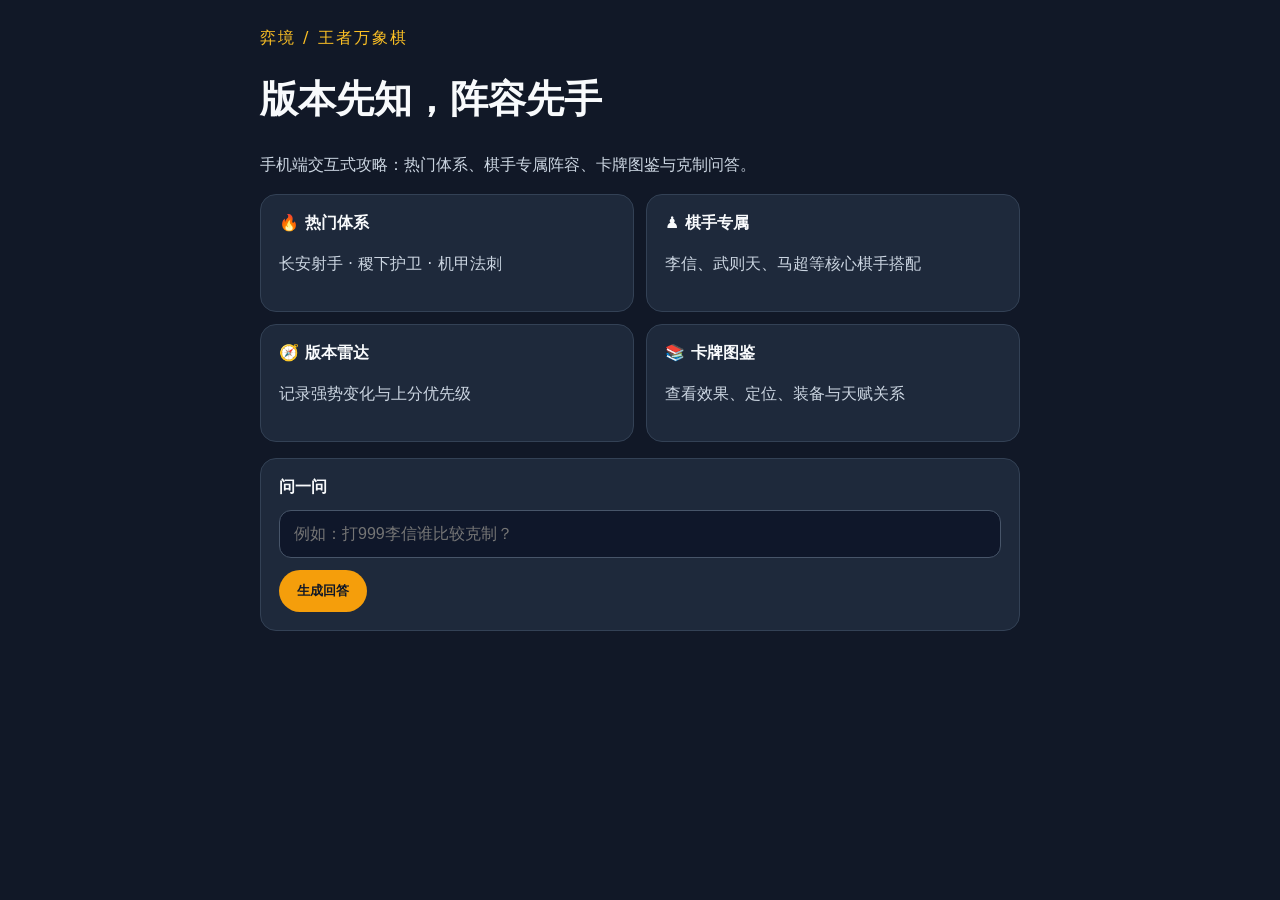
==== index.html @ 4f97ed18 "Add mobile guide homepage" ====
<!doctype html><html lang="zh-CN"><meta charset="utf-8"><meta name="viewport" content="width=device-width,initial-scale=1"><title>弈境·王者万象棋攻略</title><style>body{margin:0;background:#111827;color:#f8fafc;font-family:system-ui,-apple-system,"Microsoft YaHei",sans-serif}main{max-width:760px;margin:auto;padding:28px 18px}.tag{color:#fbbf24;letter-spacing:2px}h1{font-size:38px}.grid{display:grid;grid-template-columns:repeat(2,1fr);gap:12px}.card{background:#1e293b;border:1px solid #334155;border-radius:16px;padding:18px}p{color:#cbd5e1;line-height:1.7}.btn{display:inline-block;background:#f59e0b;color:#111827;padding:12px 18px;border-radius:999px;border:0;font-weight:700}input{width:100%;box-sizing:border-box;padding:14px;border-radius:12px;border:1px solid #475569;background:#0f172a;color:white;font-size:16px;margin:12px 0}.answer{display:none;background:#172554;border-radius:14px;padding:16px;color:#dbeafe}@media(max-width:520px){h1{font-size:30px}.grid{grid-template-columns:1fr}}</style><main><div class="tag">弈境 / 王者万象棋</div><h1>版本先知，阵容先手</h1><p>手机端交互式攻略：热门体系、棋手专属阵容、卡牌图鉴与克制问答。</p><div class="grid"><div class="card"><b>🔥 热门体系</b><p>长安射手 · 稷下护卫 · 机甲法刺</p></div><div class="card"><b>♟ 棋手专属</b><p>李信、武则天、马超等核心棋手搭配</p></div><div class="card"><b>🧭 版本雷达</b><p>记录强势变化与上分优先级</p></div><div class="card"><b>📚 卡牌图鉴</b><p>查看效果、定位、装备与天赋关系</p></div></div><section class="card" style="margin-top:16px"><b>问一问</b><input id="q" placeholder="例如：打999李信谁比较克制？"><button class="btn" onclick="ask()">生成回答</button><div id="a" class="answer"></div></section></main><script>function ask(){let q=document.getElementById("q").value,a=document.getElementById("a");a.style.display="block";a.innerHTML=/李信|999/.test(q)?"推荐高爆发法刺或带控制链的稷下体系，前排顶住第一轮，后排避开直线切入；对方偏肉时转法穿。":"请输入棋手、体系或具体对局。";}</script></html>
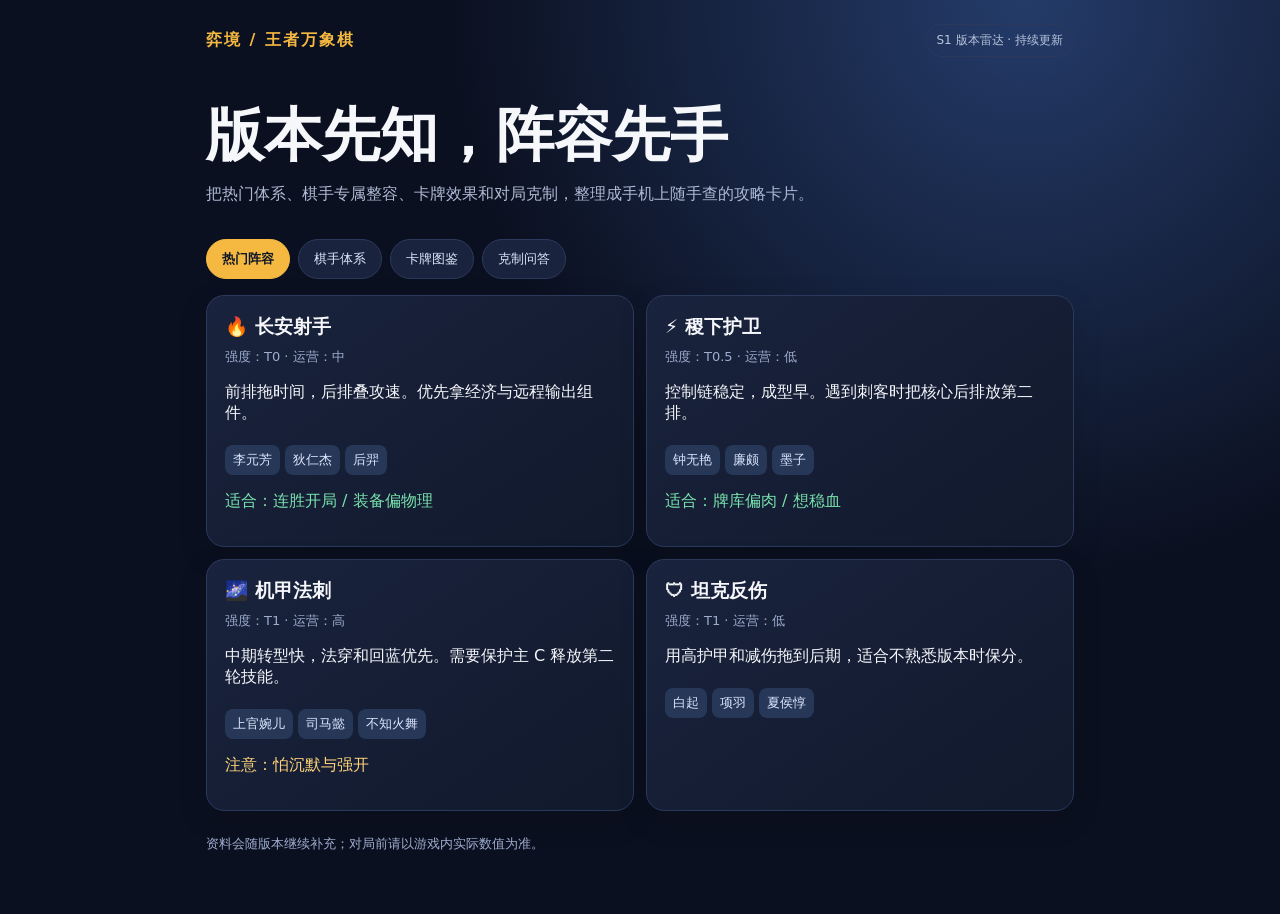
==== commit 77171f9e: "Expand guide content and interactions" ====
--- a/index.html
+++ b/index.html
@@ -1 +1 @@
-<!doctype html><html lang="zh-CN"><meta charset="utf-8"><meta name="viewport" content="width=device-width,initial-scale=1"><title>弈境·王者万象棋攻略</title><style>body{margin:0;background:#111827;color:#f8fafc;font-family:system-ui,-apple-system,"Microsoft YaHei",sans-serif}main{max-width:760px;margin:auto;padding:28px 18px}.tag{color:#fbbf24;letter-spacing:2px}h1{font-size:38px}.grid{display:grid;grid-template-columns:repeat(2,1fr);gap:12px}.card{background:#1e293b;border:1px solid #334155;border-radius:16px;padding:18px}p{color:#cbd5e1;line-height:1.7}.btn{display:inline-block;background:#f59e0b;color:#111827;padding:12px 18px;border-radius:999px;border:0;font-weight:700}input{width:100%;box-sizing:border-box;padding:14px;border-radius:12px;border:1px solid #475569;background:#0f172a;color:white;font-size:16px;margin:12px 0}.answer{display:none;background:#172554;border-radius:14px;padding:16px;color:#dbeafe}@media(max-width:520px){h1{font-size:30px}.grid{grid-template-columns:1fr}}</style><main><div class="tag">弈境 / 王者万象棋</div><h1>版本先知，阵容先手</h1><p>手机端交互式攻略：热门体系、棋手专属阵容、卡牌图鉴与克制问答。</p><div class="grid"><div class="card"><b>🔥 热门体系</b><p>长安射手 · 稷下护卫 · 机甲法刺</p></div><div class="card"><b>♟ 棋手专属</b><p>李信、武则天、马超等核心棋手搭配</p></div><div class="card"><b>🧭 版本雷达</b><p>记录强势变化与上分优先级</p></div><div class="card"><b>📚 卡牌图鉴</b><p>查看效果、定位、装备与天赋关系</p></div></div><section class="card" style="margin-top:16px"><b>问一问</b><input id="q" placeholder="例如：打999李信谁比较克制？"><button class="btn" onclick="ask()">生成回答</button><div id="a" class="answer"></div></section></main><script>function ask(){let q=document.getElementById("q").value,a=document.getElementById("a");a.style.display="block";a.innerHTML=/李信|999/.test(q)?"推荐高爆发法刺或带控制链的稷下体系，前排顶住第一轮，后排避开直线切入；对方偏肉时转法穿。":"请输入棋手、体系或具体对局。";}</script></html>+<!doctype html><html lang="zh-CN"><meta charset="utf-8"><meta name="viewport" content="width=device-width,initial-scale=1"><title>弈境·王者万象棋攻略</title><style>:root{--bg:#0b1020;--panel:#151d33;--line:#2b395b;--gold:#f5b942;--txt:#f6f7fb;--sub:#aeb9d3}*{box-sizing:border-box}body{margin:0;background:radial-gradient(circle at 80% 0,#243b69 0,#0b1020 42%);color:var(--txt);font-family:system-ui,-apple-system,"Microsoft YaHei",sans-serif}main{max-width:900px;margin:auto;padding:24px 16px 48px}.top{display:flex;justify-content:space-between;align-items:center;gap:12px}.brand{color:var(--gold);font-weight:800;letter-spacing:2px}.ver{font-size:12px;color:#b9c5dd;border:1px solid var(--line);border-radius:99px;padding:7px 10px}.hero{padding:40px 0 22px}h1{font-size:clamp(30px,7vw,58px);line-height:1.05;margin:8px 0 14px}.lead{color:var(--sub);line-height:1.8;max-width:650px}.tabs{display:flex;gap:8px;overflow:auto;padding:8px 0 16px}.tab{white-space:nowrap;background:#19233d;border:1px solid var(--line);color:#dce5fa;border-radius:99px;padding:10px 15px;cursor:pointer}.tab.on{background:var(--gold);color:#111827;border-color:var(--gold);font-weight:800}.section{display:none}.section.on{display:block}.grid{display:grid;grid-template-columns:repeat(2,1fr);gap:12px}.card{background:linear-gradient(145deg,#19233d,#11192c);border:1px solid var(--line);border-radius:18px;padding:18px;box-shadow:0 10px 30px #0002}.card h3{margin:0 0 8px}.meta{font-size:13px;color:#9eacce}.pill{display:inline-block;margin:5px 5px 0 0;background:#273758;color:#dce7ff;border-radius:8px;padding:6px 8px;font-size:13px}.good{color:#79e2ad}.warn{color:#ffd27a}input{width:100%;padding:14px;border-radius:12px;border:1px solid var(--line);background:#0d1426;color:white;font-size:16px;margin:12px 0}.btn{display:inline-block;background:var(--gold);color:#111827;padding:12px 18px;border:0;border-radius:999px;font-weight:800;cursor:pointer}.answer{display:none;margin-top:14px;background:#1b2d5a;border-radius:14px;padding:15px;line-height:1.7}ul{padding-left:20px;color:var(--sub);line-height:1.8}@media(max-width:560px){.grid{grid-template-columns:1fr}.hero{padding-top:28px}}</style><main><div class="top"><div class="brand">弈境 / 王者万象棋</div><div class="ver">S1 版本雷达 · 持续更新</div></div><section class="hero"><h1>版本先知，阵容先手</h1><div class="lead">把热门体系、棋手专属整容、卡牌效果和对局克制，整理成手机上随手查的攻略卡片。</div></section><nav class="tabs"><button class="tab on" onclick="tab(0)">热门阵容</button><button class="tab" onclick="tab(1)">棋手体系</button><button class="tab" onclick="tab(2)">卡牌图鉴</button><button class="tab" onclick="tab(3)">克制问答</button></nav><section class="section on"><div class="grid"><article class="card"><h3>🔥 长安射手</h3><div class="meta">强度：T0 · 运营：中</div><p>前排拖时间，后排叠攻速。优先拿经济与远程输出组件。</p><span class="pill">李元芳</span><span class="pill">狄仁杰</span><span class="pill">后羿</span><p class="good">适合：连胜开局 / 装备偏物理</p></article><article class="card"><h3>⚡ 稷下护卫</h3><div class="meta">强度：T0.5 · 运营：低</div><p>控制链稳定，成型早。遇到刺客时把核心后排放第二排。</p><span class="pill">钟无艳</span><span class="pill">廉颇</span><span class="pill">墨子</span><p class="good">适合：牌库偏肉 / 想稳血</p></article><article class="card"><h3>🌌 机甲法刺</h3><div class="meta">强度：T1 · 运营：高</div><p>中期转型快，法穿和回蓝优先。需要保护主 C 释放第二轮技能。</p><span class="pill">上官婉儿</span><span class="pill">司马懿</span><span class="pill">不知火舞</span><p class="warn">注意：怕沉默与强开</p></article><article class="card"><h3>🛡 坦克反伤</h3><div class="meta">强度：T1 · 运营：低</div><p>用高护甲和减伤拖到后期，适合不熟悉版本时保分。</p><span class="pill">白起</span><span class="pill">项羽</span><span class="pill">夏侯惇</span></article></div></section><section class="section"><div class="grid"><article class="card"><h3>999 李信</h3><p>核心：高爆发、直线切入、持续追击。</p><p class="good">搭配：稷下控制 + 法刺收割</p><p class="warn">弱点：怕硬控、沉默、分散站位</p></article><article class="card"><h3>武则天</h3><p>核心：范围控制和技能循环。</p><p class="good">搭配：护卫前排 + 回蓝天赋</p><p class="warn">弱点：怕刺客绕后</p></article><article class="card"><h3>马超</h3><p>核心：高机动单点突破。</p><p class="good">搭配：减速控制 + 增伤辅助</p><p class="warn">弱点：怕定身和反伤</p></article><article class="card"><h3>棋手选择口诀</h3><ul><li>物理装备多：优先射手</li><li>法强回蓝多：转法刺</li><li>前排来牌顺：先稳护卫</li></ul></article></div></section><section class="section"><div class="grid"><article class="card"><h3>装备卡</h3><p>破甲、法穿、回蓝是当前转型的三类关键组件。</p><span class="pill">破军</span><span class="pill">虚无法杖</span><span class="pill">圣杯</span></article><article class="card"><h3>天赋卡</h3><p>优先选择能改变阵容节奏的经济、刷新和控制类天赋。</p><span class="pill">快速刷新</span><span class="pill">连胜奖励</span><span class="pill">控制强化</span></article><article class="card"><h3>站位卡</h3><p>对刺客分散后排，对直线技能错开主 C，对强开把副坦放侧翼。</p></article><article class="card"><h3>版本提示</h3><p class="meta">每次更新后先看：费用曲线、核心棋手、装备合成和热门克制。</p></article></div></section><section class="section"><div class="card"><h3>问一问你的对局</h3><input id="q" placeholder="例如：打999李信谁比较克制？"><button class="btn" onclick="ask()">生成回答</button><div id="a" class="answer"></div></div></section><p class="meta" style="margin-top:24px">资料会随版本继续补充；对局前请以游戏内实际数值为准。</p></main><script>function tab(i){document.querySelectorAll(".tab").forEach((x,n)=>x.classList.toggle("on",n===i));document.querySelectorAll(".section").forEach((x,n)=>x.classList.toggle("on",n===i))}function ask(){let q=document.getElementById("q").value,a=document.getElementById("a");a.style.display="block";a.innerHTML=/李信|999/.test(q)?"推荐：稷下护卫前排接控制，后排用机甲法刺收割。站位分散，避免被直线突进同时切到；看到对方偏肉时补法穿。":"请输入棋手、体系或具体对局，例如“打999李信谁比较克制”。"}</script></html>
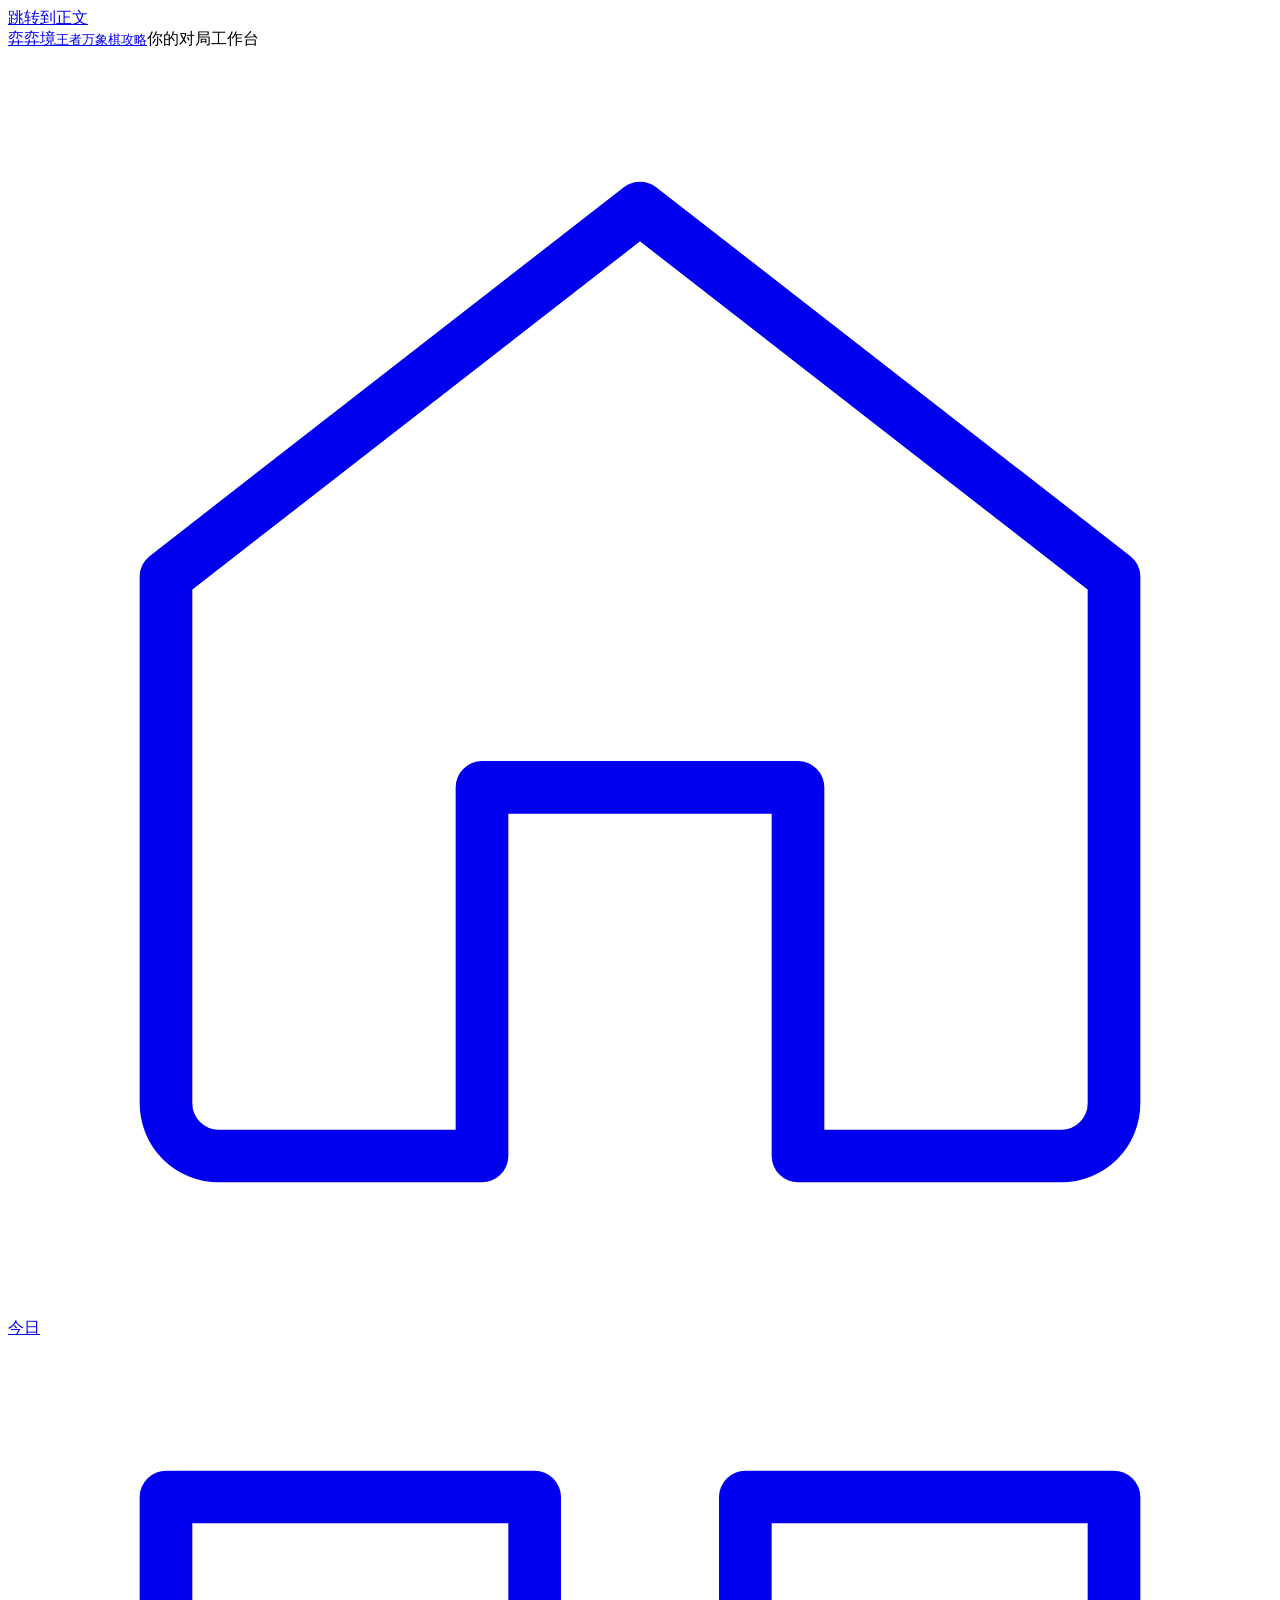
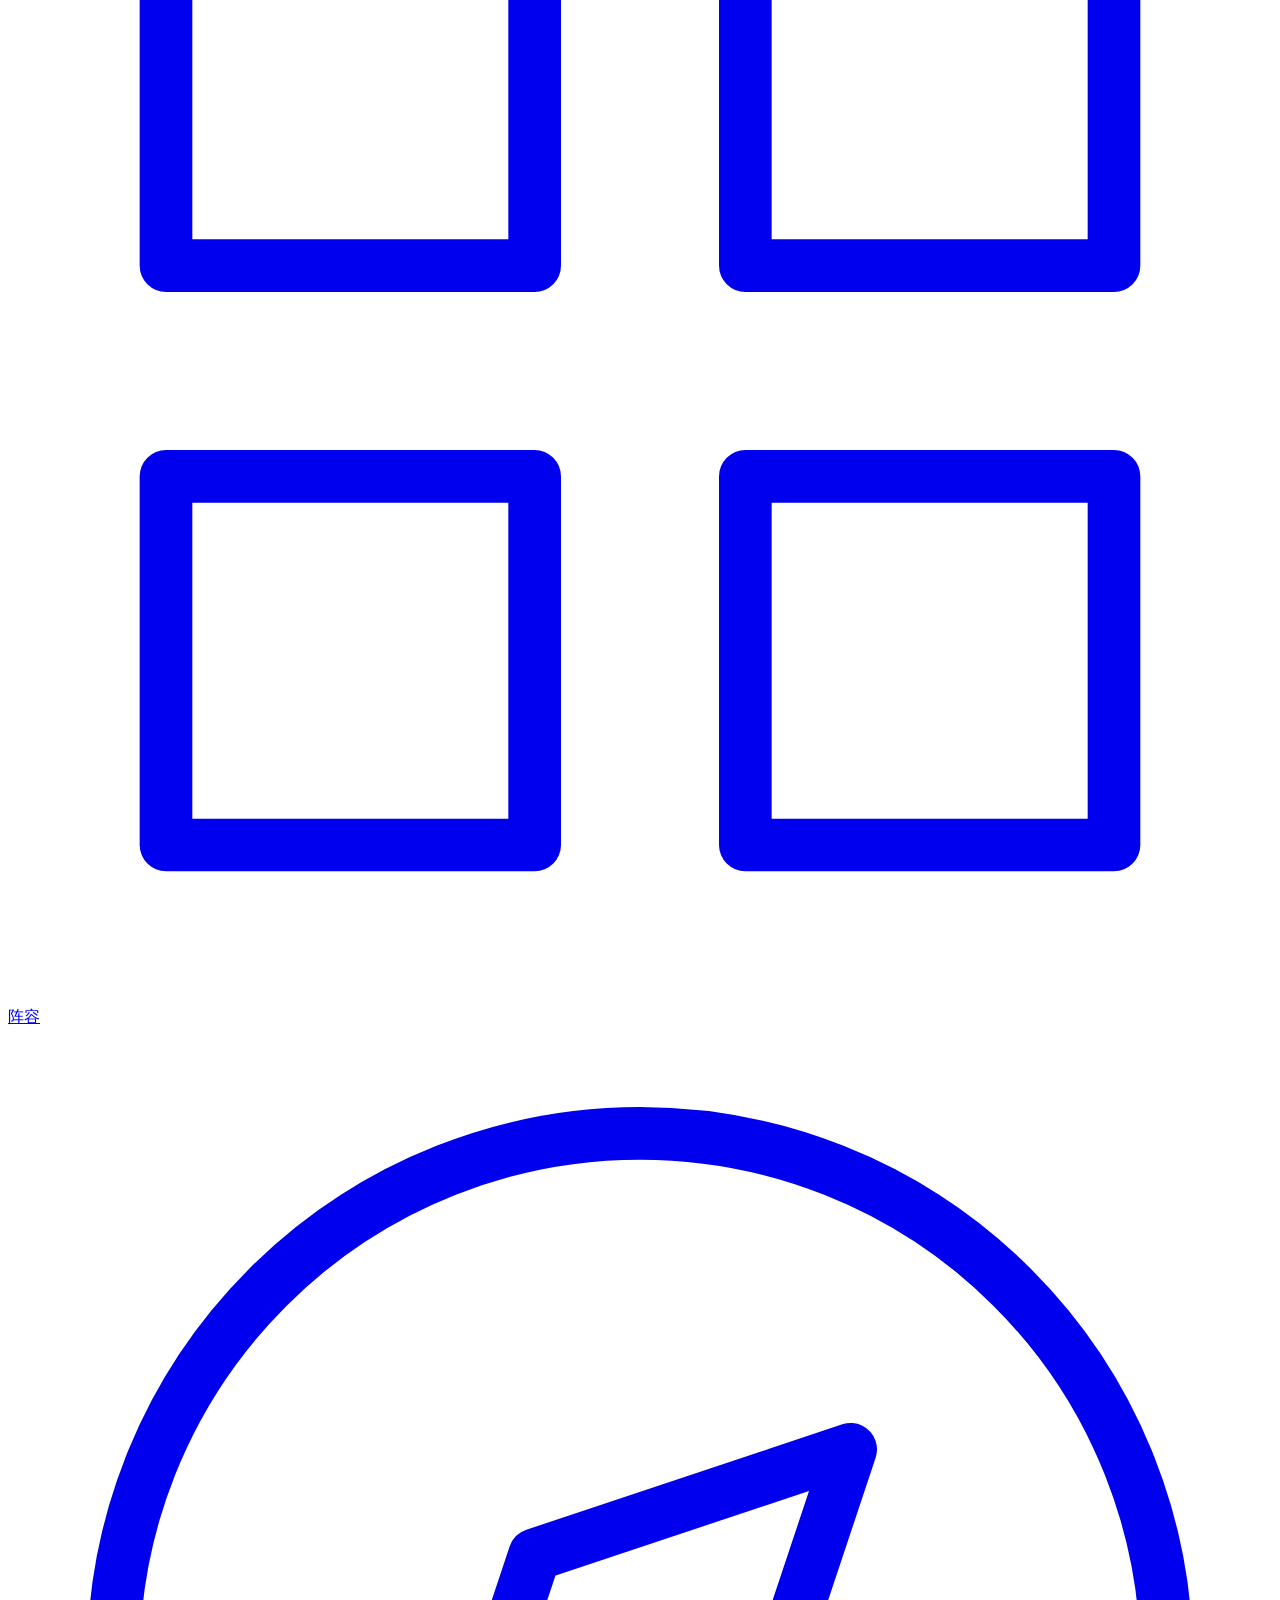
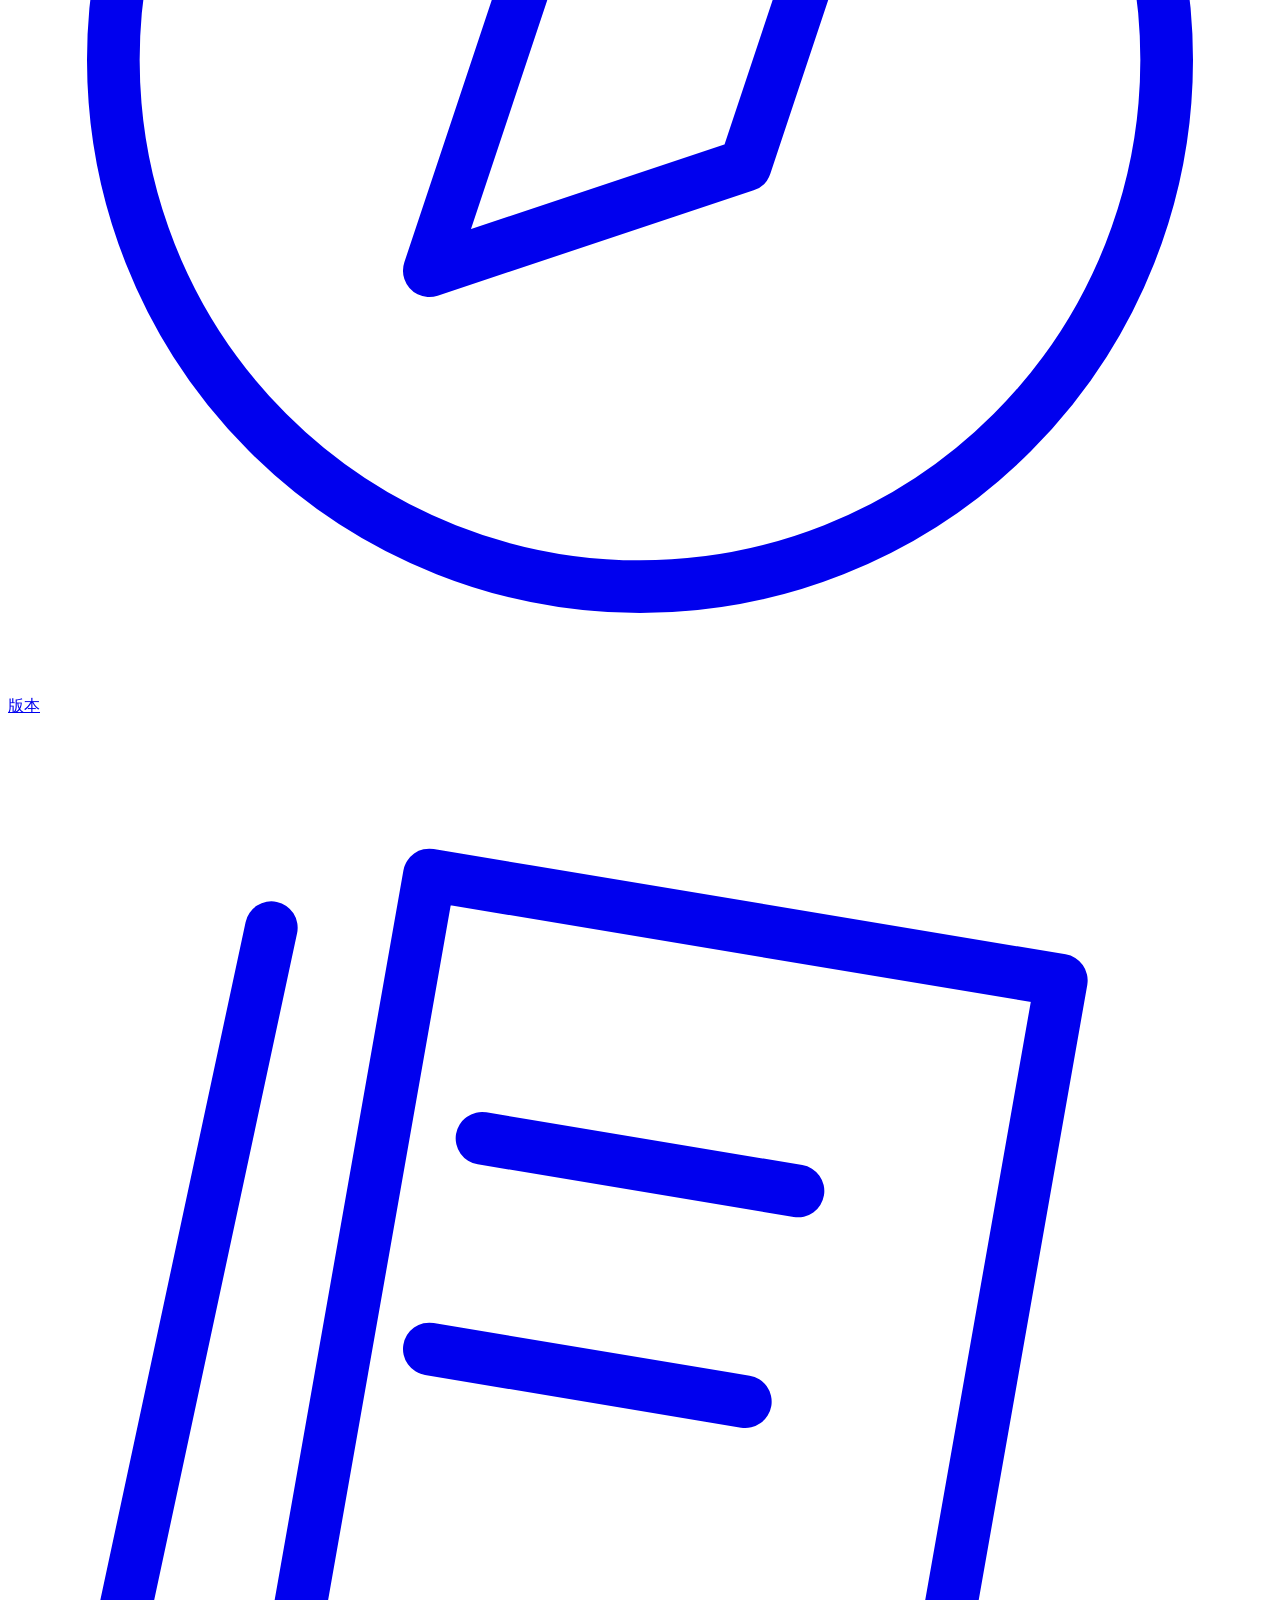
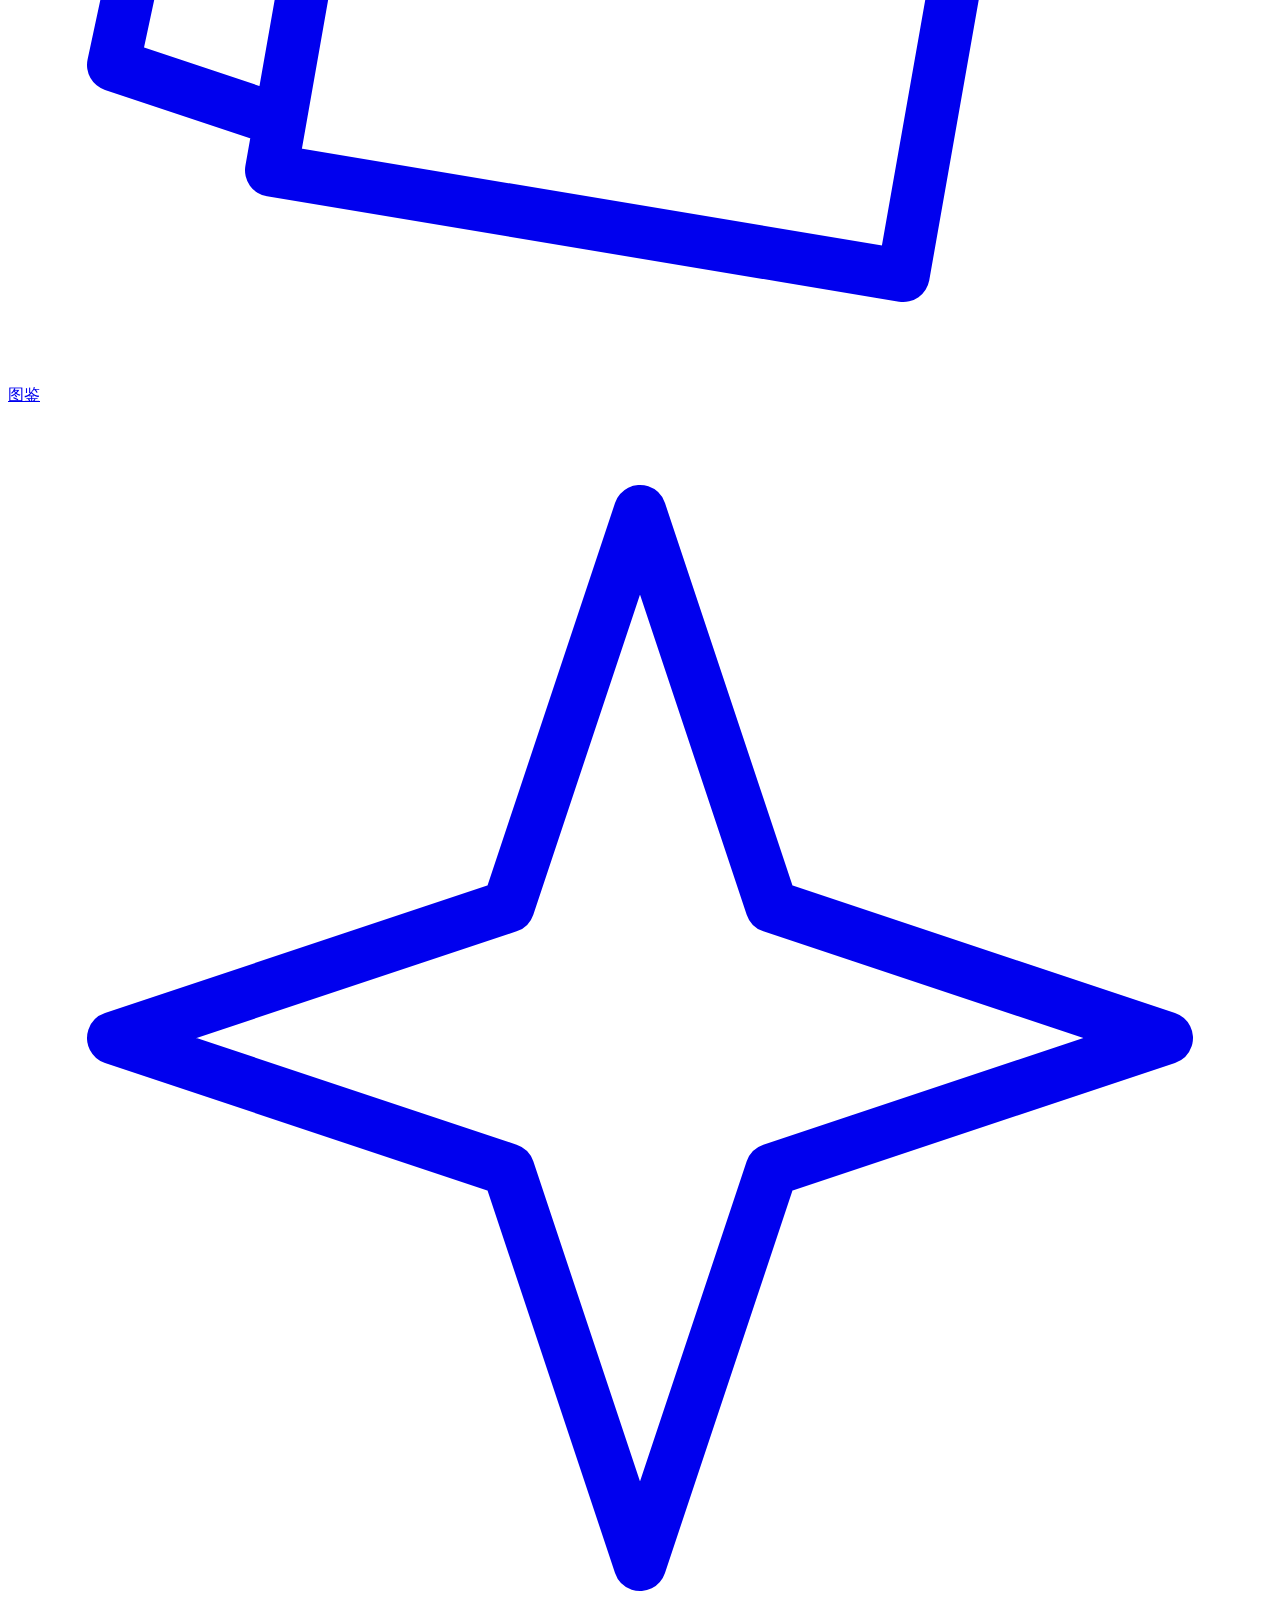
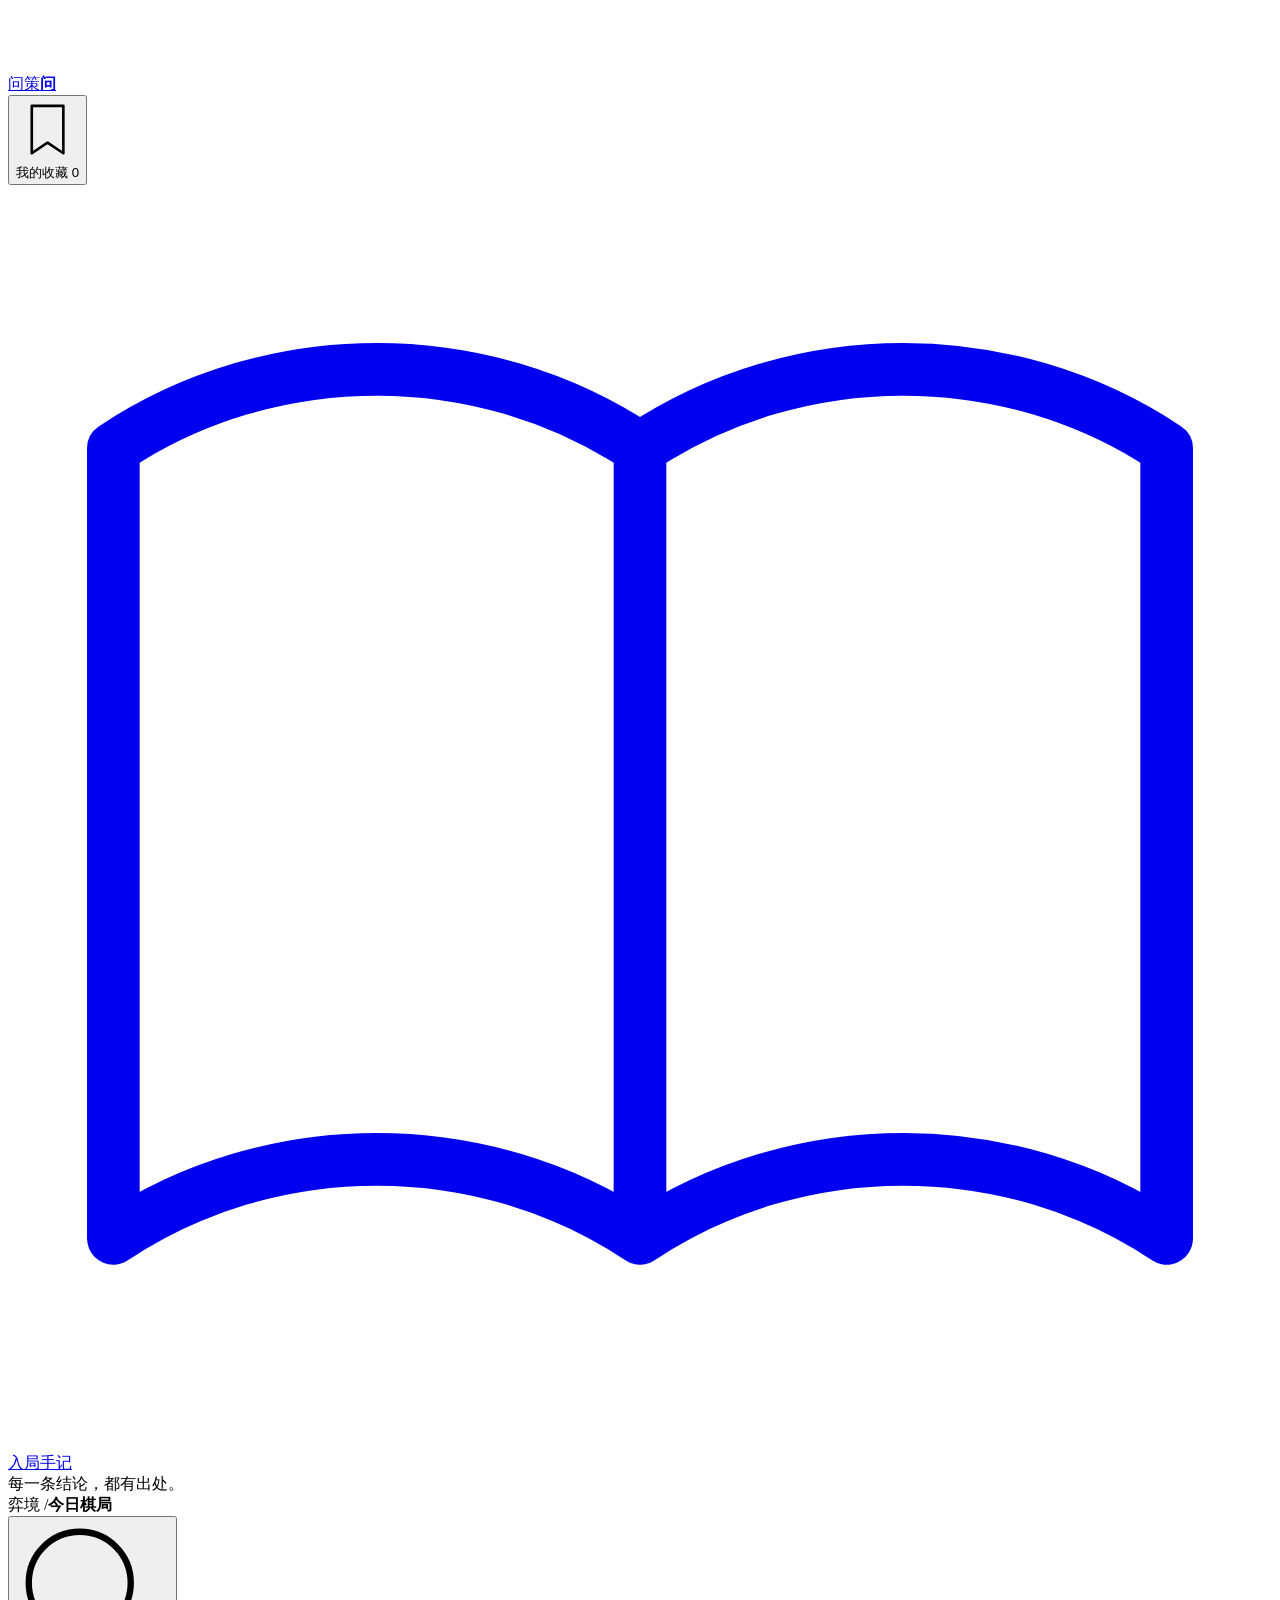
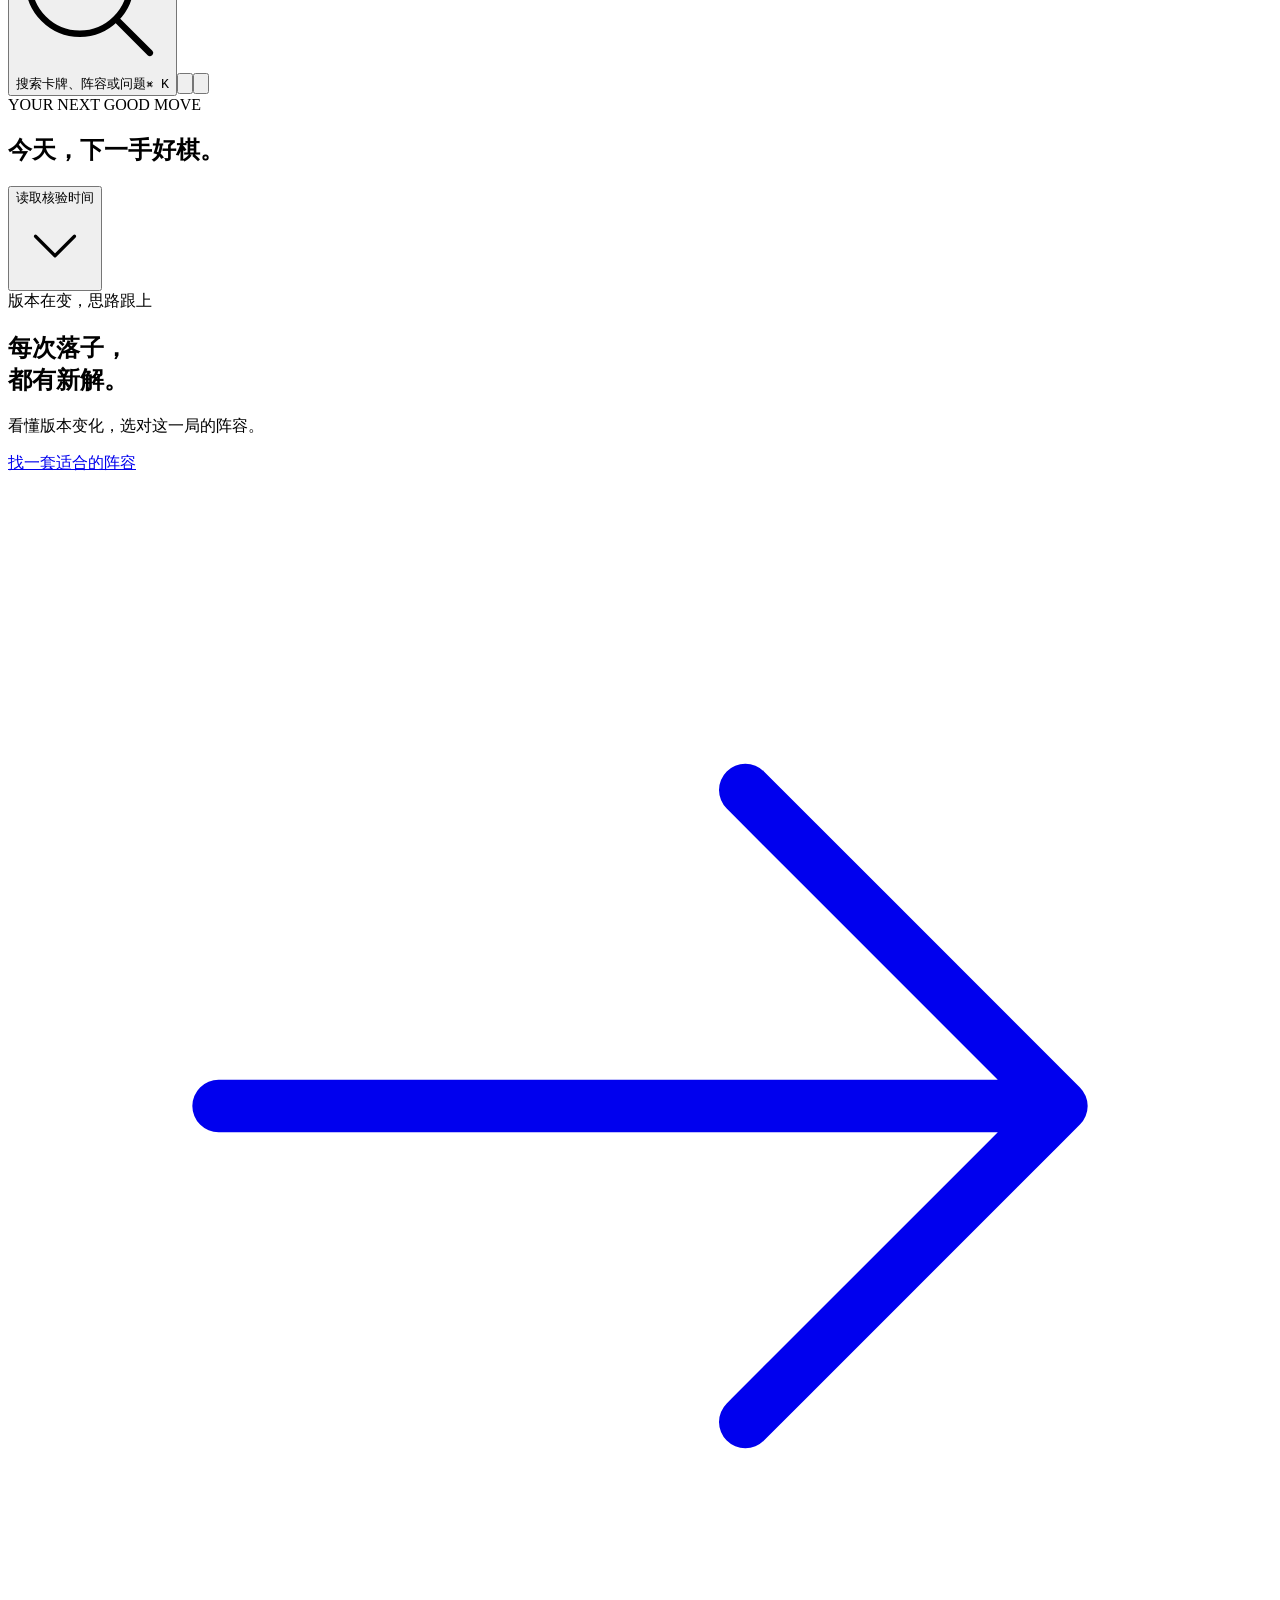
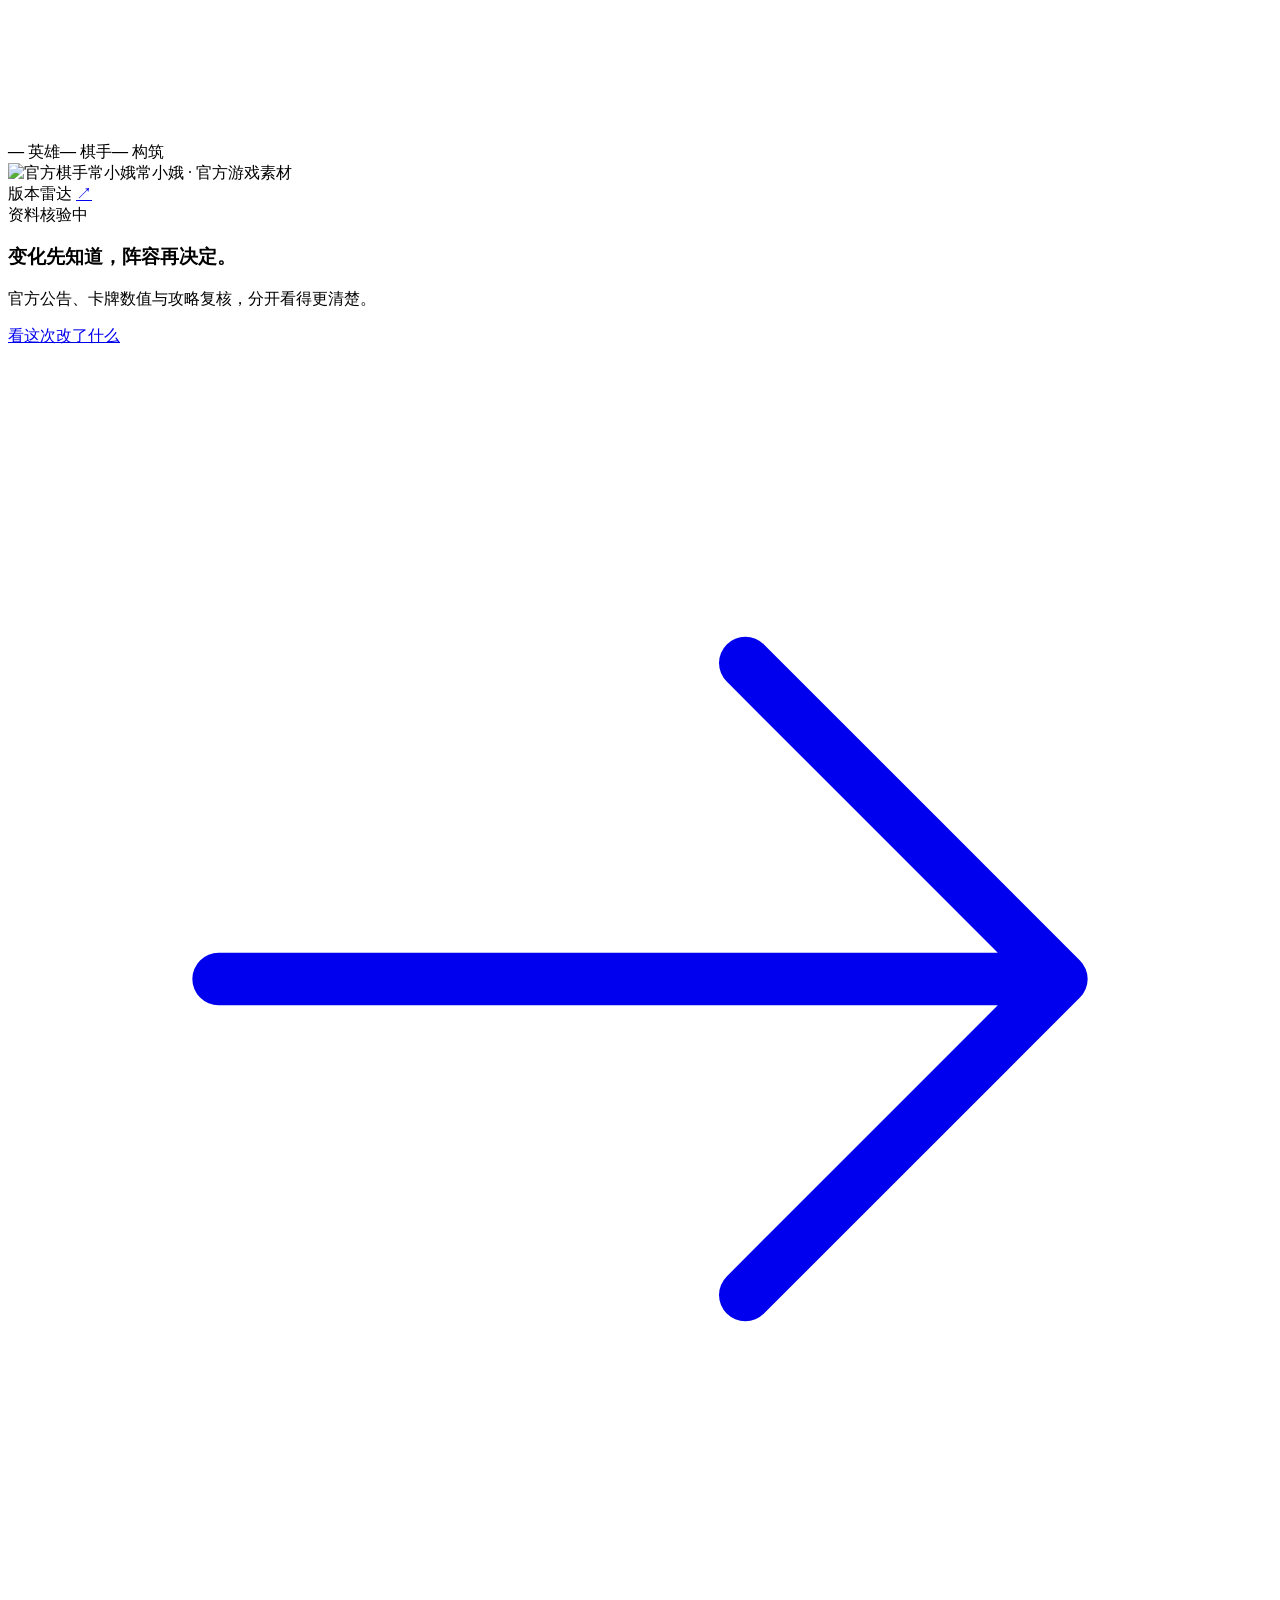
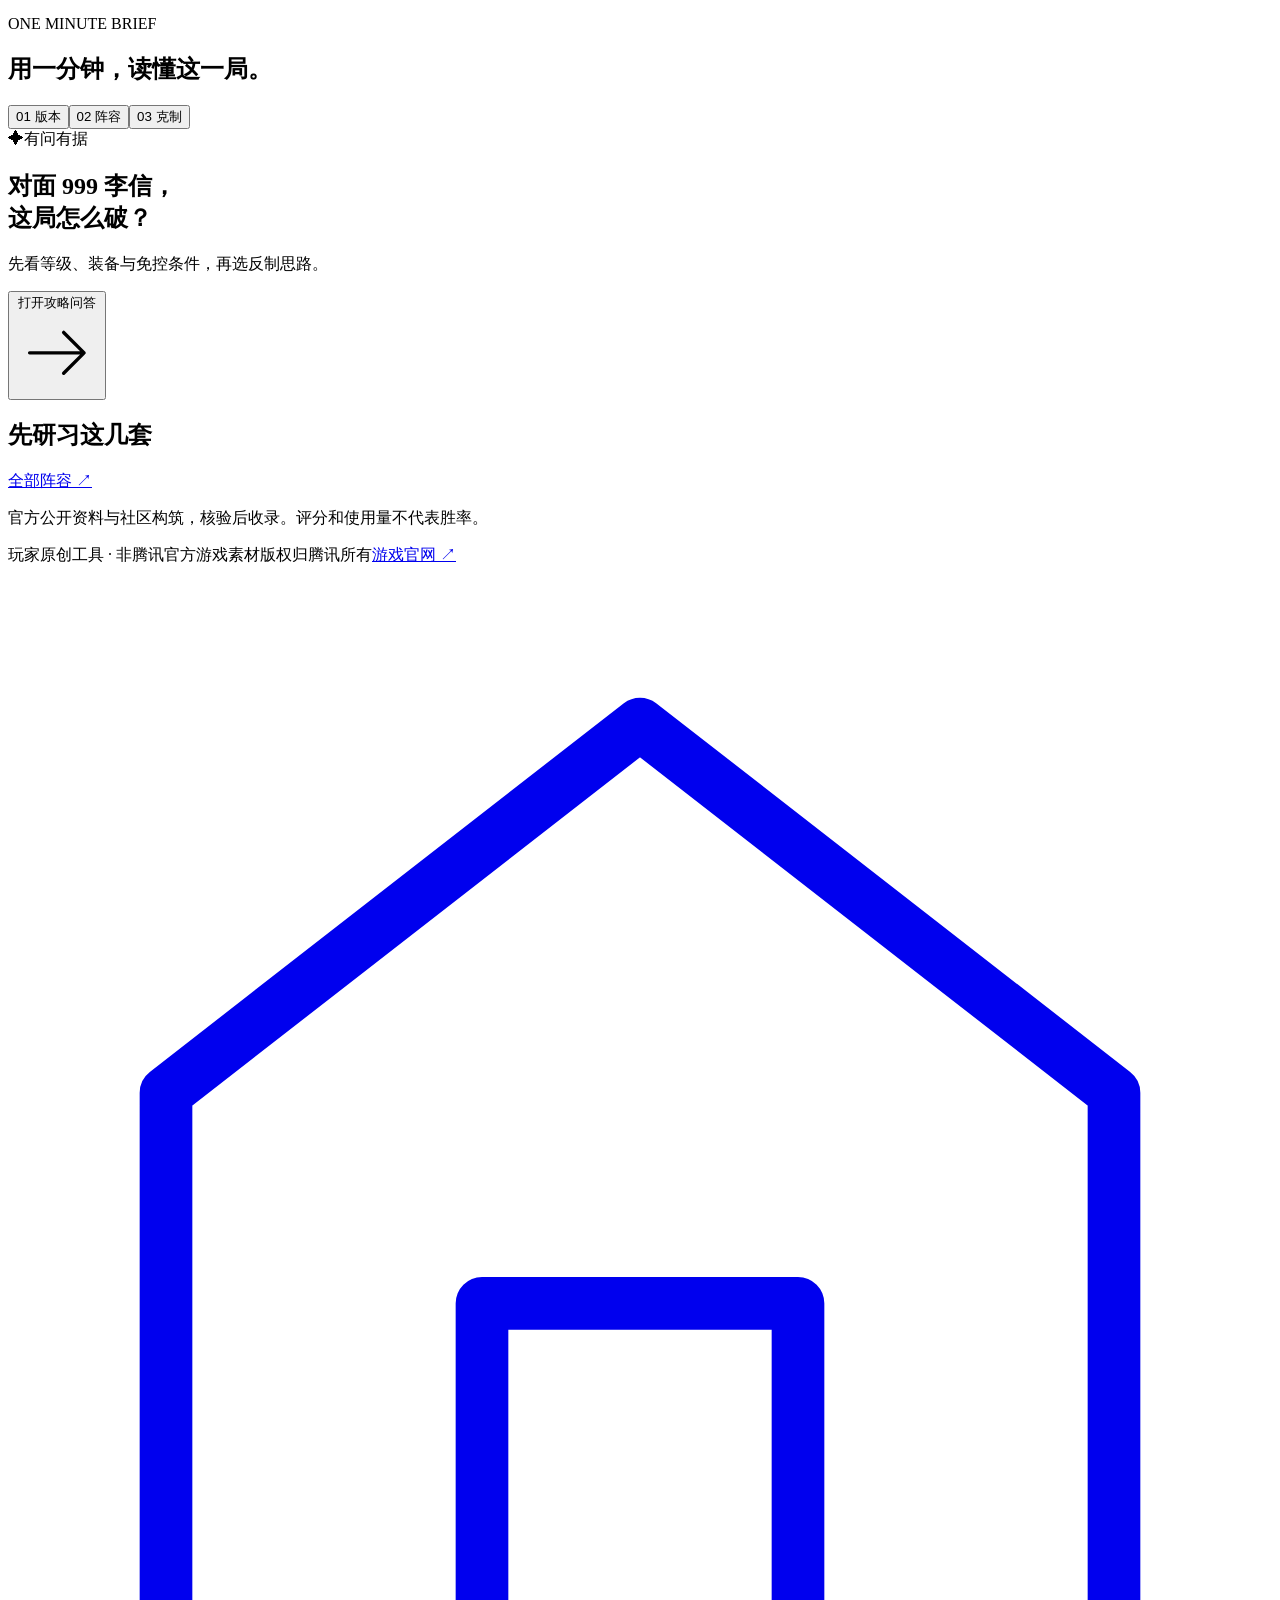
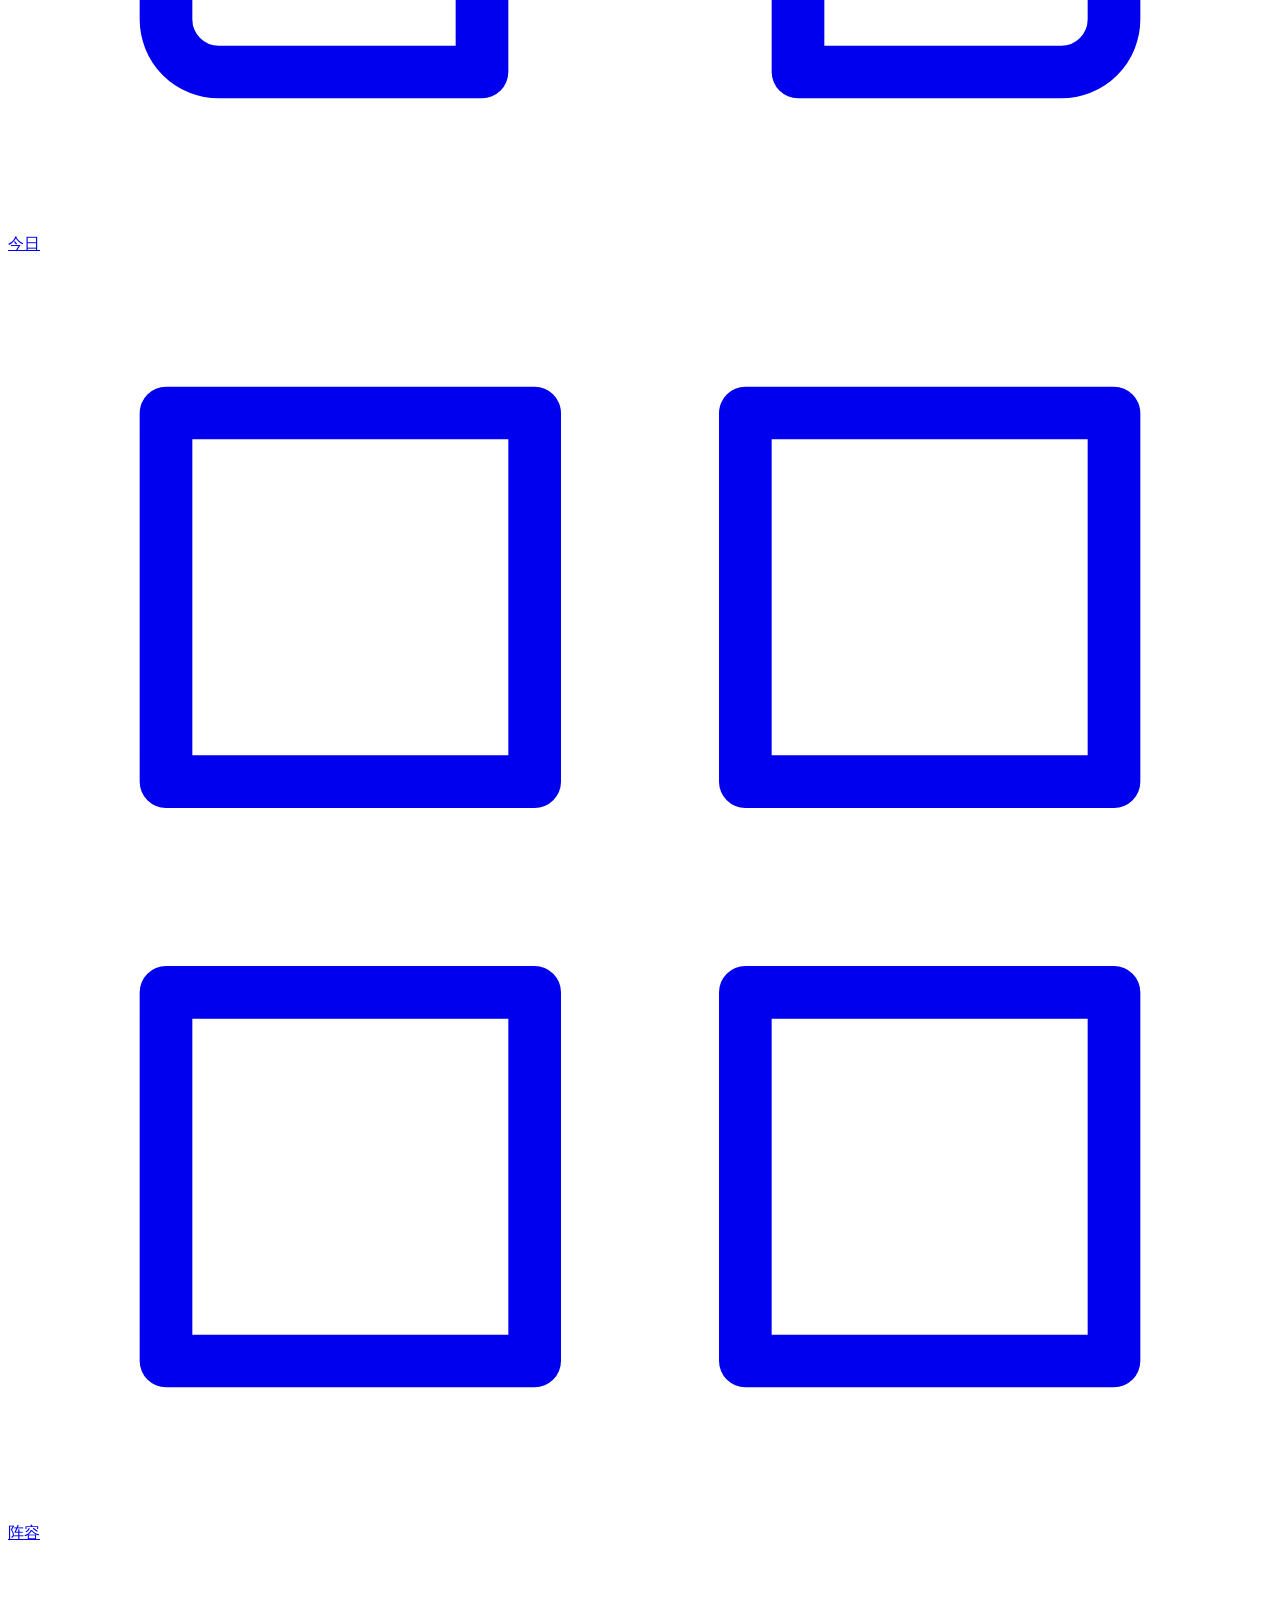
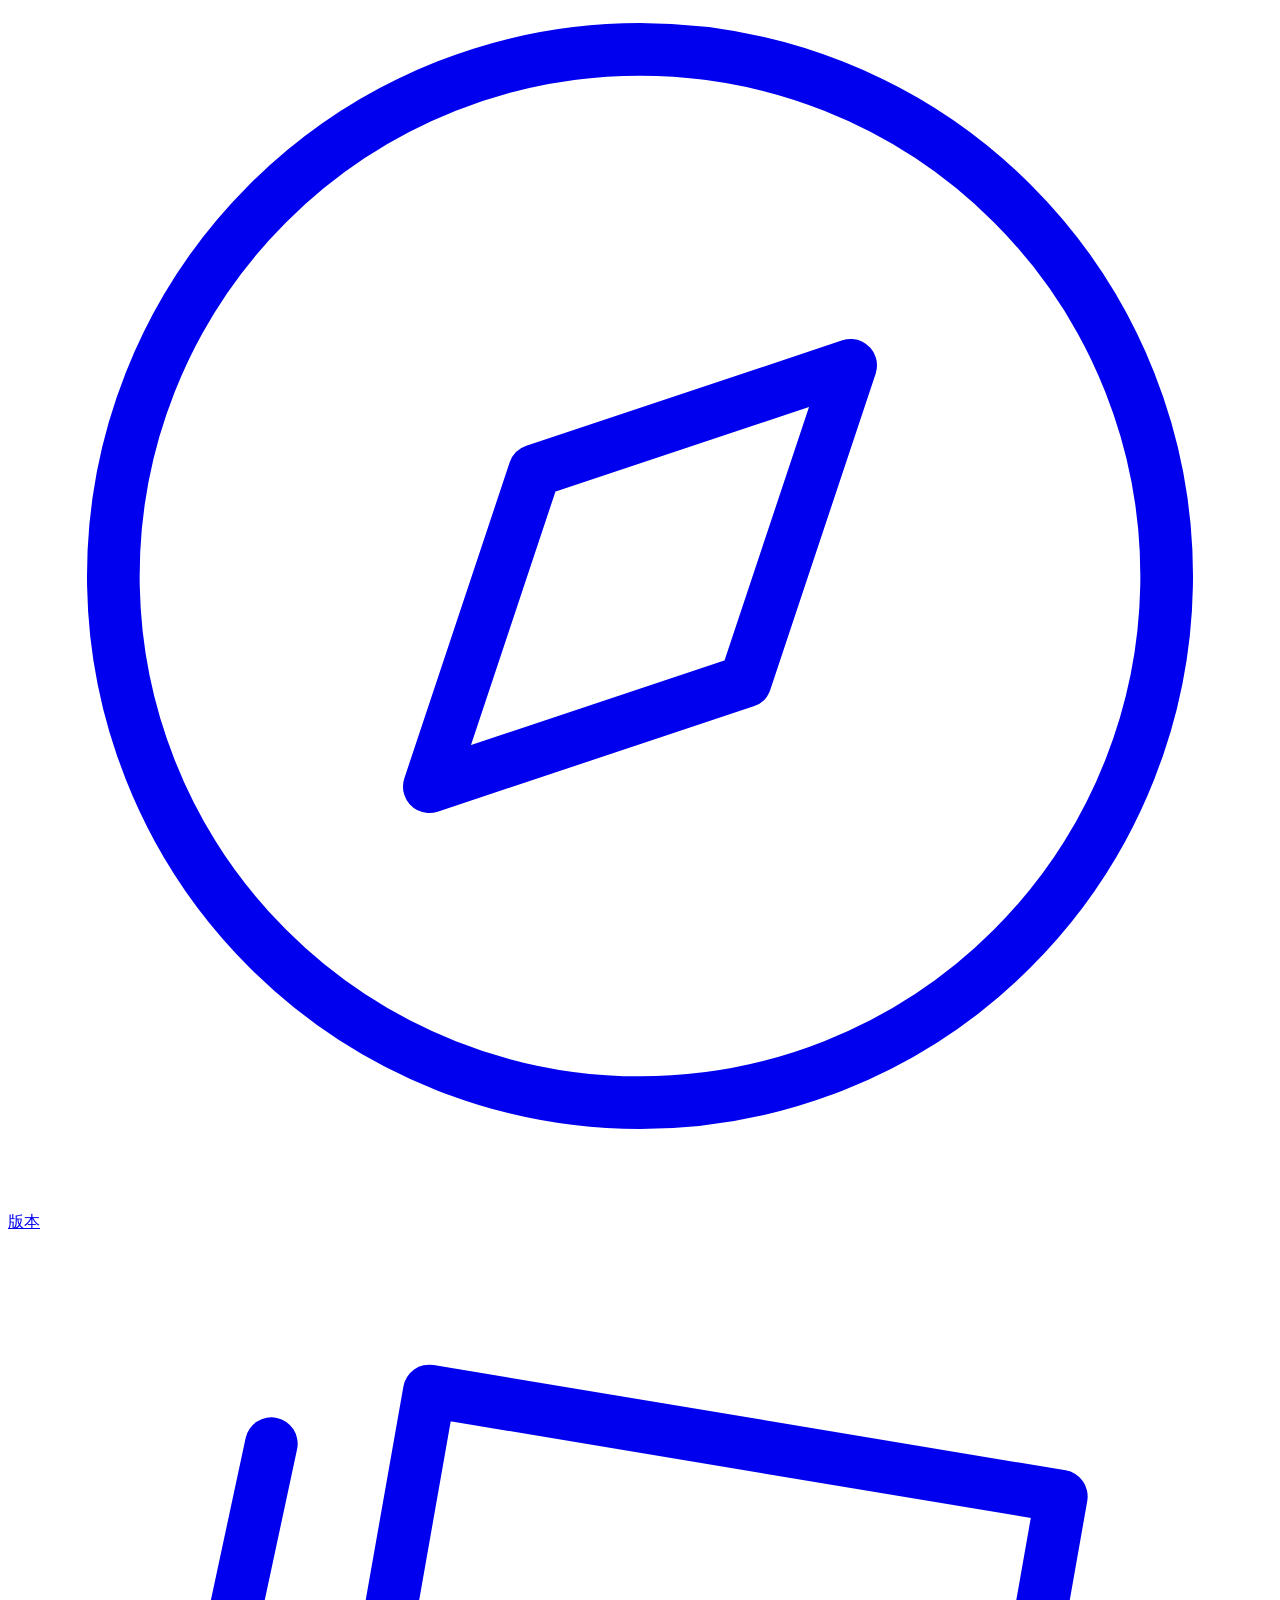
==== commit 62b1cc23: "Restore complete guide asset index.html" ====
--- a/index.html
+++ b/index.html
@@ -1 +1,51 @@
-<!doctype html><html lang="zh-CN"><meta charset="utf-8"><meta name="viewport" content="width=device-width,initial-scale=1"><title>弈境·王者万象棋攻略</title><style>:root{--bg:#0b1020;--panel:#151d33;--line:#2b395b;--gold:#f5b942;--txt:#f6f7fb;--sub:#aeb9d3}*{box-sizing:border-box}body{margin:0;background:radial-gradient(circle at 80% 0,#243b69 0,#0b1020 42%);color:var(--txt);font-family:system-ui,-apple-system,"Microsoft YaHei",sans-serif}main{max-width:900px;margin:auto;padding:24px 16px 48px}.top{display:flex;justify-content:space-between;align-items:center;gap:12px}.brand{color:var(--gold);font-weight:800;letter-spacing:2px}.ver{font-size:12px;color:#b9c5dd;border:1px solid var(--line);border-radius:99px;padding:7px 10px}.hero{padding:40px 0 22px}h1{font-size:clamp(30px,7vw,58px);line-height:1.05;margin:8px 0 14px}.lead{color:var(--sub);line-height:1.8;max-width:650px}.tabs{display:flex;gap:8px;overflow:auto;padding:8px 0 16px}.tab{white-space:nowrap;background:#19233d;border:1px solid var(--line);color:#dce5fa;border-radius:99px;padding:10px 15px;cursor:pointer}.tab.on{background:var(--gold);color:#111827;border-color:var(--gold);font-weight:800}.section{display:none}.section.on{display:block}.grid{display:grid;grid-template-columns:repeat(2,1fr);gap:12px}.card{background:linear-gradient(145deg,#19233d,#11192c);border:1px solid var(--line);border-radius:18px;padding:18px;box-shadow:0 10px 30px #0002}.card h3{margin:0 0 8px}.meta{font-size:13px;color:#9eacce}.pill{display:inline-block;margin:5px 5px 0 0;background:#273758;color:#dce7ff;border-radius:8px;padding:6px 8px;font-size:13px}.good{color:#79e2ad}.warn{color:#ffd27a}input{width:100%;padding:14px;border-radius:12px;border:1px solid var(--line);background:#0d1426;color:white;font-size:16px;margin:12px 0}.btn{display:inline-block;background:var(--gold);color:#111827;padding:12px 18px;border:0;border-radius:999px;font-weight:800;cursor:pointer}.answer{display:none;margin-top:14px;background:#1b2d5a;border-radius:14px;padding:15px;line-height:1.7}ul{padding-left:20px;color:var(--sub);line-height:1.8}@media(max-width:560px){.grid{grid-template-columns:1fr}.hero{padding-top:28px}}</style><main><div class="top"><div class="brand">弈境 / 王者万象棋</div><div class="ver">S1 版本雷达 · 持续更新</div></div><section class="hero"><h1>版本先知，阵容先手</h1><div class="lead">把热门体系、棋手专属整容、卡牌效果和对局克制，整理成手机上随手查的攻略卡片。</div></section><nav class="tabs"><button class="tab on" onclick="tab(0)">热门阵容</button><button class="tab" onclick="tab(1)">棋手体系</button><button class="tab" onclick="tab(2)">卡牌图鉴</button><button class="tab" onclick="tab(3)">克制问答</button></nav><section class="section on"><div class="grid"><article class="card"><h3>🔥 长安射手</h3><div class="meta">强度：T0 · 运营：中</div><p>前排拖时间，后排叠攻速。优先拿经济与远程输出组件。</p><span class="pill">李元芳</span><span class="pill">狄仁杰</span><span class="pill">后羿</span><p class="good">适合：连胜开局 / 装备偏物理</p></article><article class="card"><h3>⚡ 稷下护卫</h3><div class="meta">强度：T0.5 · 运营：低</div><p>控制链稳定，成型早。遇到刺客时把核心后排放第二排。</p><span class="pill">钟无艳</span><span class="pill">廉颇</span><span class="pill">墨子</span><p class="good">适合：牌库偏肉 / 想稳血</p></article><article class="card"><h3>🌌 机甲法刺</h3><div class="meta">强度：T1 · 运营：高</div><p>中期转型快，法穿和回蓝优先。需要保护主 C 释放第二轮技能。</p><span class="pill">上官婉儿</span><span class="pill">司马懿</span><span class="pill">不知火舞</span><p class="warn">注意：怕沉默与强开</p></article><article class="card"><h3>🛡 坦克反伤</h3><div class="meta">强度：T1 · 运营：低</div><p>用高护甲和减伤拖到后期，适合不熟悉版本时保分。</p><span class="pill">白起</span><span class="pill">项羽</span><span class="pill">夏侯惇</span></article></div></section><section class="section"><div class="grid"><article class="card"><h3>999 李信</h3><p>核心：高爆发、直线切入、持续追击。</p><p class="good">搭配：稷下控制 + 法刺收割</p><p class="warn">弱点：怕硬控、沉默、分散站位</p></article><article class="card"><h3>武则天</h3><p>核心：范围控制和技能循环。</p><p class="good">搭配：护卫前排 + 回蓝天赋</p><p class="warn">弱点：怕刺客绕后</p></article><article class="card"><h3>马超</h3><p>核心：高机动单点突破。</p><p class="good">搭配：减速控制 + 增伤辅助</p><p class="warn">弱点：怕定身和反伤</p></article><article class="card"><h3>棋手选择口诀</h3><ul><li>物理装备多：优先射手</li><li>法强回蓝多：转法刺</li><li>前排来牌顺：先稳护卫</li></ul></article></div></section><section class="section"><div class="grid"><article class="card"><h3>装备卡</h3><p>破甲、法穿、回蓝是当前转型的三类关键组件。</p><span class="pill">破军</span><span class="pill">虚无法杖</span><span class="pill">圣杯</span></article><article class="card"><h3>天赋卡</h3><p>优先选择能改变阵容节奏的经济、刷新和控制类天赋。</p><span class="pill">快速刷新</span><span class="pill">连胜奖励</span><span class="pill">控制强化</span></article><article class="card"><h3>站位卡</h3><p>对刺客分散后排，对直线技能错开主 C，对强开把副坦放侧翼。</p></article><article class="card"><h3>版本提示</h3><p class="meta">每次更新后先看：费用曲线、核心棋手、装备合成和热门克制。</p></article></div></section><section class="section"><div class="card"><h3>问一问你的对局</h3><input id="q" placeholder="例如：打999李信谁比较克制？"><button class="btn" onclick="ask()">生成回答</button><div id="a" class="answer"></div></div></section><p class="meta" style="margin-top:24px">资料会随版本继续补充；对局前请以游戏内实际数值为准。</p></main><script>function tab(i){document.querySelectorAll(".tab").forEach((x,n)=>x.classList.toggle("on",n===i));document.querySelectorAll(".section").forEach((x,n)=>x.classList.toggle("on",n===i))}function ask(){let q=document.getElementById("q").value,a=document.getElementById("a");a.style.display="block";a.innerHTML=/李信|999/.test(q)?"推荐：稷下护卫前排接控制，后排用机甲法刺收割。站位分散，避免被直线突进同时切到；看到对方偏肉时补法穿。":"请输入棋手、体系或具体对局，例如“打999李信谁比较克制”。"}</script></html>+<!doctype html>
+<html lang="zh-CN"><head>
+<meta charset="UTF-8"><meta name="viewport" content="width=device-width,initial-scale=1,viewport-fit=cover"><meta name="format-detection" content="telephone=no"><meta name="theme-color" content="#163e35">
+<meta name="description" content="弈境：跟进王者万象棋版本变化，研习热门阵容，查询卡牌与克制思路。"><meta property="og:type" content="website"><meta property="og:title" content="弈境 · 每一局，跟上版本"><meta property="og:description" content="版本雷达、阵容研习、全卡图鉴和有据可查的攻略问答。"><meta property="og:url" content=""><link rel="canonical" href=""><title>弈境 · 王者万象棋攻略</title><link rel="icon" href="./assets/favicon.svg" type="image/svg+xml"><link rel="stylesheet" href="./style.css"><link rel="stylesheet" href="./product-shell.css">
+</head><body class="product-app">
+<a class="skip-link" href="#main">跳转到正文</a>
+<div class="app-layout">
+<aside class="app-sidebar" aria-label="主导航"><a class="app-brand" href="#home"><span class="brand-seal">弈</span><span>弈境<small>王者万象棋攻略</small></span></a><span class="nav-caption">你的对局工作台</span><nav><a href="#home" data-nav="home" class="app-nav-link active "><i data-icon="home"></i><span>今日</span></a><a href="#lineups" data-nav="lineups" class="app-nav-link  "><i data-icon="grid"></i><span>阵容</span></a><a href="#updates" data-nav="updates" class="app-nav-link  "><i data-icon="compass"></i><span>版本</span></a><a href="#cards" data-nav="cards" class="app-nav-link  "><i data-icon="cards"></i><span>图鉴</span></a><a href="#ask" data-nav="ask" class="app-nav-link  ask-nav"><i data-icon="spark"></i><span>问策</span><b>问</b></a></nav><div class="sidebar-tools"><button id="saved-nav"><i data-icon="bookmark"></i>我的收藏 <span data-saved-count>0</span></button><a href="#guide"><i data-icon="book"></i>入局手记</a></div><div class="sidebar-bottom"><span class="status-dot"></span><span>每一条结论，都有出处。</span></div></aside>
+<div class="app-workspace"><header class="app-topbar"><div class="screen-breadcrumb"><span>弈境 /</span><strong id="screen-title">今日棋局</strong></div><div class="topbar-actions"><button class="search-trigger" id="search-trigger" aria-label="打开全站搜索"><i data-icon="search"></i><span>搜索卡牌、阵容或问题</span><kbd>⌘ K</kbd></button><button class="icon-button" data-share-site aria-label="复制分享链接" title="复制分享链接"><i data-icon="copy"></i></button><button class="icon-button" id="data-sources" aria-label="查看资料来源" title="资料来源"><i data-icon="info"></i></button></div></header>
+<main id="main" tabindex="-1">
+<section id="home" class="home-screen" data-screen="home" aria-labelledby="hero-title">
+<div class="welcome-row"><div><span class="micro-label">YOUR NEXT GOOD MOVE</span><h1>今天，下一手好棋。</h1></div><button class="freshness-button" data-refresh-content><span class="status-dot"></span><span data-freshness-label>读取核验时间</span><i data-icon="down"></i></button></div>
+<div class="home-bento"><article class="feature-cover"><div class="cover-copy"><span class="cover-kicker"><span class="cover-dot"></span>版本在变，思路跟上</span><h2 id="hero-title">每次落子，<br>都有<span>新解。</span></h2><p>看懂版本变化，选对这一局的阵容。</p><a class="button primary cta-primary" href="#lineups">找一套适合的阵容 <i data-icon="arrow"></i></a><div class="cover-stats"><span><b id="hero-count">—</b> 英雄</span><span><b id="lord-count">—</b> 棋手</span><span><b id="lineup-total">—</b> 构筑</span></div></div><div class="cover-art" aria-label="官方棋手常小娥立绘"><span class="cover-orbit"></span><span class="cover-orbit second"></span><img src="./assets/changxiao-e.png" alt="官方棋手常小娥" fetchpriority="high"><span class="art-credit">常小娥 · 官方游戏素材</span></div></article>
+<article class="version-card"><div class="card-label"><span class="status-dot"></span>版本雷达 <a href="#updates" aria-label="查看全部版本变化">↗</a></div><div id="version-highlight"><span class="version-number">资料核验中</span><h3>变化先知道，阵容再决定。</h3><p>官方公告、卡牌数值与攻略复核，分开看得更清楚。</p></div><a class="version-card-link" href="#updates">看这次改了什么 <i data-icon="arrow"></i></a></article>
+<article class="focus-card"><div class="focus-heading"><div><span class="micro-label">ONE MINUTE BRIEF</span><h2>用一分钟，读懂这一局。</h2></div><div class="brief-tabs" role="tablist" aria-label="一分钟速览"><button role="tab" aria-selected="true" class="active" data-brief="version">01 版本</button><button role="tab" aria-selected="false" data-brief="lineup">02 阵容</button><button role="tab" aria-selected="false" data-brief="counter">03 克制</button></div></div><div id="focus-stage" class="focus-stage" aria-live="polite"></div></article>
+<article class="ask-shortcut"><span class="shortcut-star">✦</span><span class="micro-label">有问有据</span><h2>对面 999 李信，<br>这局怎么破？</h2><p>先看等级、装备与免控条件，再选反制思路。</p><button class="button primary cta-primary" data-home-question="打999李信谁比较克制">打开攻略问答 <i data-icon="arrow"></i></button></article></div>
+<div class="home-secondary"><div class="small-section-heading"><h2>先研习这几套</h2><a href="#lineups">全部阵容 <span>↗</span></a></div><div id="home-lineups" class="home-lineups"></div></div>
+<p class="home-footnote" data-data-caption>官方公开资料与社区构筑，核验后收录。评分和使用量不代表胜率。</p>
+</section>
+<section data-screen="lineups" hidden class="lineup-section page-section" id="lineups">
+        <div class="section-heading"><div><div class="eyebrow">01 / LINEUP LAB</div><h2>好阵容，从看懂开始<span class="heading-dot">。</span></h2><p>网络热门、棋手专属与九类体系，找到属于你的下一弈。</p></div><button id="favorites-toggle" class="quiet-button"><i data-icon="bookmark"></i> 我的收藏 <span id="saved-count">0</span></button></div>
+        <div class="library-scopes" role="group" aria-label="阵容库分类"><button class="active" data-library-scope="all">全部阵容 <span id="all-lineup-count">—</span></button><button data-library-scope="hot">网络热门 <span class="new-label">HOT</span></button><button data-library-scope="lords">棋手专属 <span>20</span></button><button data-library-scope="curated">初版精选 <span>06</span></button></div>
+        <div class="lineup-search-row"><label class="lineup-search-field"><i data-icon="search"></i><input id="lineup-query" type="search" aria-label="搜索阵容" placeholder="搜索阵容、棋手、英雄、装备或关键词…" autocomplete="off"><kbd>多词空格分隔</kbd></label><select id="lineup-search-scope" aria-label="阵容搜索范围"><option value="all">综合搜索</option><option value="name">仅阵容名称</option><option value="players">仅棋手</option><option value="heroes">仅英雄</option><option value="build">装备 / 天赋</option></select><button class="reset-lineup-button" id="reset-lineups"><i data-icon="close"></i> 重置</button></div>
+        <div class="lineup-selects"><label><span>选择棋手</span><select id="lineup-lord" aria-label="筛选棋手"><option value="all">全部棋手</option></select></label><label><span>选择体系</span><select id="lineup-system" aria-label="筛选阵容体系"><option value="all">全部体系</option></select></label><label><span>包含英雄</span><select id="lineup-hero" aria-label="筛选阵容英雄"><option value="all">全部英雄</option></select></label></div>
+        <div id="lord-directory-wrap" class="lord-directory-wrap" hidden><div class="lord-directory-title"><span>先选棋手，再研习专属思路</span><small>原作者推荐适配 · 部分构筑支持多棋手</small></div><div id="lord-directory" class="lord-directory" aria-label="棋手目录"></div></div>
+        <div id="lord-profile" class="lord-profile" hidden></div>
+        <div class="lineup-toolbar"><div class="filter-pills" id="lineup-filters" role="group" aria-label="阵容流派筛选"><button data-filter="all" class="active">全部打法</button><button data-filter="easy">新手友好</button><button data-filter="growth">稳健发育</button><button data-filter="combo">进阶连锁</button></div><label class="sort-label">排序 <select id="lineup-sort" aria-label="阵容排序"><option value="curated">推荐顺序</option><option value="popular">累计使用量</option><option value="rating">玩家评分</option></select><i data-icon="down"></i></label></div>
+        <div class="lineup-result-bar"><span id="lineup-result-count" aria-live="polite">正在整理阵容…</span><span id="active-lineup-filters"></span></div>
+        <div id="lineup-guide-answer" class="guide-answer-slot inline-guide-answer" aria-live="polite" hidden></div>
+        <div id="lineup-grid" class="lineup-grid" aria-live="polite"><div class="loading-state">正在展开棋谱…</div></div>
+        <div class="load-more-wrap pagination"><button class="button outline" id="previous-lineups" hidden>上一页</button><span id="lineup-page-meta"></span><button id="load-more-lineups" class="button outline" hidden>展开更多阵容 <i data-icon="down"></i></button></div>
+        <p class="data-note"><i data-icon="info"></i> 新收录来自官网攻略中心综合推荐前 8 页；“热门”保留接口标签，评分与累计使用量不代表胜率。初版历史阵容保留标记，详情可查看原作者与出处。</p>
+      </section>
+<section id="updates" class="updates-screen page-section" data-screen="updates" hidden><div class="section-heading"><div><span class="micro-label">VERSION RADAR</span><h1>版本变化，先看重点。</h1><p>正式服、体验服分开呈现；数值更新不等于打法已经复核。</p></div><button class="button outline refresh-action" data-refresh-content><i data-icon="compass"></i>核验官方资料</button></div><div class="sync-summary" id="sync-summary"></div><div class="update-layout"><div><div class="feed-tabs" role="tablist" aria-label="公告范围"><button class="active" data-news-filter="live" role="tab" aria-selected="true">正式服</button><button data-news-filter="test" role="tab" aria-selected="false">体验服</button><button data-news-filter="all" role="tab" aria-selected="false">全部公告</button></div><div id="update-feed" class="update-feed"></div></div><aside class="change-sidebar"><div class="card-label">官方数据变动 <span id="change-count">—</span></div><div id="change-list"></div><p>自动发现数值与技能文案变化；阵容强弱需要实战和人工复核。</p></aside></div></section>
+<section data-screen="cards" hidden class="cards-section page-section" id="cards">
+        <div class="section-heading"><div><div class="eyebrow">02 / THE CARD ARCHIVE</div><h2>万象有名，一查便知<span class="heading-dot">。</span></h2><p>完整卡牌档案。读技能、看觉醒，理解每一张卡的价值。</p></div><span class="archive-stamp">OFFICIAL<br>DATA ARCHIVE</span></div>
+        <div class="archive-tabs" id="archive-tabs" role="tablist" aria-label="卡牌分类"><button role="tab" aria-selected="true" data-type="heroes" class="active">英雄 <span>85</span></button><button role="tab" aria-selected="false" data-type="equipment">装备 <span>—</span></button><button role="tab" aria-selected="false" data-type="talents">天赋 <span>—</span></button><button role="tab" aria-selected="false" data-type="effects">效果牌 <span>—</span></button></div>
+        <div class="archive-controls"><label class="card-search"><i data-icon="search"></i><input id="card-query" type="search" placeholder="搜索名称、技能或关键词…" autocomplete="off" aria-label="搜索卡牌"><kbd>/</kbd></label><select id="faction-select" aria-label="筛选卡牌阵营"><option value="all">全部阵营</option><option>河洛</option><option>逐鹿</option><option>日落海</option><option>三分之地</option><option>大河流域</option><option>无阵营</option></select><select id="tier-select" aria-label="筛选卡牌品阶"><option value="all">全部品阶</option><option value="1">1 阶</option><option value="2">2 阶</option><option value="3">3 阶</option><option value="4">4 阶</option><option value="5">5 阶</option></select></div>
+        <div class="archive-summary"><span id="card-result-count">正在读取图鉴…</span><button class="text-link" id="reset-cards">重置筛选 ↺</button></div>
+        <div class="cards-grid" id="cards-grid" aria-live="polite"></div><div class="load-more-wrap pagination"><button class="button outline" id="previous-cards" hidden>上一页</button><span id="card-page-meta"></span><button id="load-more" class="button outline">展开更多卡牌 <i data-icon="down"></i></button></div>
+      </section>
+<section class="ask-section page-section" id="ask" data-screen="ask" aria-labelledby="ask-title" hidden><div class="ask-workbench"><span class="ask-emblem">✦</span><span class="micro-label">ASK WITH CONTEXT</span><h1 id="ask-title">说出难题，一起破局。</h1><p>查克制、看配装、选棋手。每次回答，都带上适用条件与依据。</p><form id="guide-question-form" class="guide-question-form"><label class="guide-question-input"><i data-icon="spark"></i><input id="guide-question" type="search" autocomplete="off" aria-label="输入攻略问题" placeholder="比如：打999李信谁比较克制？" maxlength="300"></label><button type="submit" class="button primary cta-primary" id="guide-submit">问一问 <i data-icon="arrow"></i></button></form><div class="question-examples"><button data-guide-question="打999李信谁比较克制？" data-guide-host="ask">999 李信怎么克制</button><button data-guide-question="李信带机器头怎么打？" data-guide-host="ask">李信带机器头</button><button data-guide-question="武凤适合什么阵容？" data-guide-host="ask">武凤适合什么阵容</button><button data-guide-question="整备和开团有什么区别？" data-guide-host="ask">整备和开团的区别</button></div><p class="ask-caption">依据已收录资料整理，不提供未经核验的实时胜率。<span id="analysis-review-note"></span></p></div><div id="guide-answer" class="guide-answer-slot" aria-live="polite"></div></section>
+<section data-screen="guide" hidden class="beginner-section page-section" id="guide"><div class="section-heading"><div><div class="eyebrow">03 / FIRST MOVE</div><h2>初入棋局，也能从容<span class="heading-dot">。</span></h2><p>先记住这三件事，再慢慢建立自己的节奏。</p></div><span class="handwritten">从这里，开始你的第一弈 ↙</span></div><div class="beginner-grid"><article><span class="step-no">01</span><i data-icon="compass"></i><h3>选方向，留退路</h3><p>先确认本局可用阵营，再结合棋手能力和来牌选体系。关键阵营不可用时，及时换一套构筑。</p><a href="#lineups">挑一套入门阵容 ↗</a></article><article><span class="step-no">02</span><i data-icon="cards"></i><h3>先联动，再堆人</h3><p>主C负责输出，前排争取时间，辅助提供等级或保护。先搭好机制链，再补齐后期英雄。</p><a href="#cards">认识你的核心卡牌 ↗</a></article><article><span class="step-no">03</span><i data-icon="grid"></i><h3>看对手，调站位</h3><p>前排承伤、后排输出是起点。遇到刺客时保护核心，遇到范围伤害时分散，别让站位一成不变。</p><button class="text-link" id="open-board">试试交互站位棋盘 ↗</button></article></div>
+        <div class="glossary"><div><span class="eyebrow">KEYWORDS</span><h3>读懂卡面上的“暗号”</h3><p>点开词条，给复杂机制一个简单解释。</p></div><div class="keyword-list" id="keyword-list"></div></div>
+      </section>
+</main><footer class="app-footer"><span>玩家原创工具 · 非腾讯官方</span><span>游戏素材版权归腾讯所有</span><a href="https://wxq.qq.com/cp/a20260707sfgw/index.html" target="_blank" rel="noopener">游戏官网 ↗</a></footer></div>
+<nav class="mobile-navigation" aria-label="手机主导航"><a href="#home" data-nav="home" class="app-nav-link active "><i data-icon="home"></i><span>今日</span></a><a href="#lineups" data-nav="lineups" class="app-nav-link  "><i data-icon="grid"></i><span>阵容</span></a><a href="#updates" data-nav="updates" class="app-nav-link  "><i data-icon="compass"></i><span>版本</span></a><a href="#cards" data-nav="cards" class="app-nav-link  "><i data-icon="cards"></i><span>图鉴</span></a><a href="#ask" data-nav="ask" class="app-nav-link  ask-nav"><i data-icon="spark"></i><span>问策</span><b>问</b></a></nav></div>
+<dialog id="detail-dialog" class="detail-dialog" aria-label="攻略与卡牌详情"><button class="dialog-close" id="close-detail" aria-label="关闭详情"><i data-icon="close"></i></button><div id="detail-content"></div></dialog>
+<dialog id="search-dialog" class="search-dialog" aria-label="全站搜索"><div class="global-search-head"><i data-icon="search"></i><input id="global-query" placeholder="搜阵容、卡牌，或问：999李信怎么打" aria-label="全站搜索"><button id="close-search" aria-label="关闭搜索">关闭</button></div><div class="global-type-filters" role="group" aria-label="全站搜索类型"><button data-global-type="all" class="active">全部</button><button data-global-type="answer">问答</button><button data-global-type="lineup">阵容</button><button data-global-type="lord">棋手</button><button data-global-type="heroes">英雄</button><button data-global-type="equipment">装备</button><button data-global-type="talents">天赋</button><button data-global-type="effects">效果牌</button></div><div id="global-results"><p>输入名称或问题，开始探索万象。</p></div></dialog>
+<dialog id="studio-dialog" class="studio-dialog" aria-label="攻略内容卡片制作"><button class="dialog-close" data-close-studio aria-label="关闭内容卡片">×</button><div id="studio-content"></div></dialog><div id="toast" role="status" aria-live="polite"></div>
+<script src="./library-ui.js" defer></script><script src="./guide-answers.js" defer></script><script src="./app.js" defer></script><script src="./product-shell.js" defer></script></body></html>
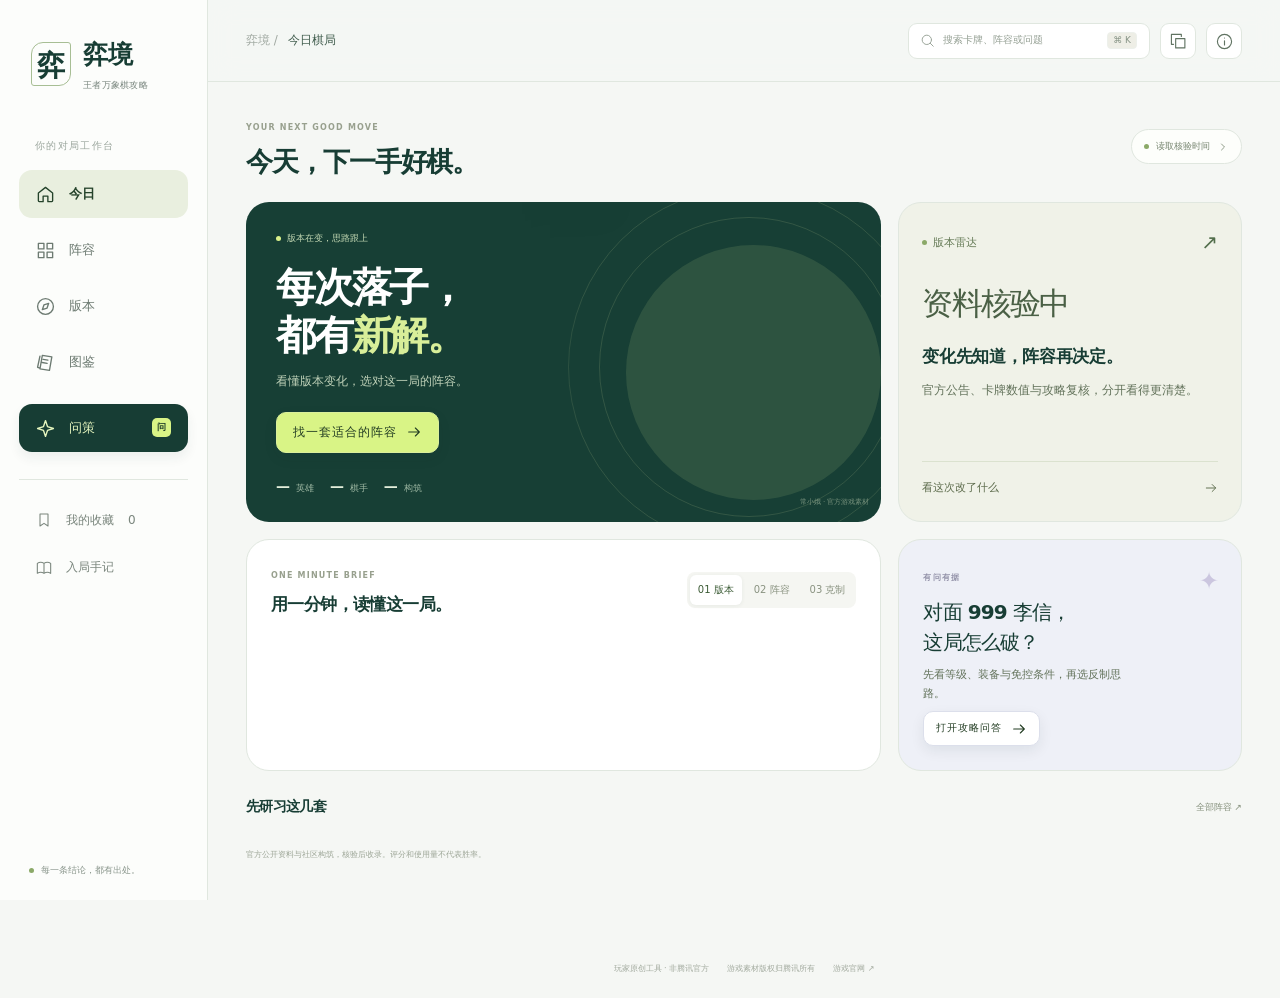
==== commit 49744e69: "Upload complete untruncated index.html" ====
--- a/index.html
+++ b/index.html
@@ -48,4 +48,4 @@
 <dialog id="detail-dialog" class="detail-dialog" aria-label="攻略与卡牌详情"><button class="dialog-close" id="close-detail" aria-label="关闭详情"><i data-icon="close"></i></button><div id="detail-content"></div></dialog>
 <dialog id="search-dialog" class="search-dialog" aria-label="全站搜索"><div class="global-search-head"><i data-icon="search"></i><input id="global-query" placeholder="搜阵容、卡牌，或问：999李信怎么打" aria-label="全站搜索"><button id="close-search" aria-label="关闭搜索">关闭</button></div><div class="global-type-filters" role="group" aria-label="全站搜索类型"><button data-global-type="all" class="active">全部</button><button data-global-type="answer">问答</button><button data-global-type="lineup">阵容</button><button data-global-type="lord">棋手</button><button data-global-type="heroes">英雄</button><button data-global-type="equipment">装备</button><button data-global-type="talents">天赋</button><button data-global-type="effects">效果牌</button></div><div id="global-results"><p>输入名称或问题，开始探索万象。</p></div></dialog>
 <dialog id="studio-dialog" class="studio-dialog" aria-label="攻略内容卡片制作"><button class="dialog-close" data-close-studio aria-label="关闭内容卡片">×</button><div id="studio-content"></div></dialog><div id="toast" role="status" aria-live="polite"></div>
-<script src="./library-ui.js" defer></script><script src="./guide-answers.js" defer></script><script src="./app.js" defer></script><script src="./product-shell.js" defer></script></body></html>
+<script src="./library-ui.js" defer></script><script src="./guide-answers.js" defer></script><script src="./app.js" defer></script><script src="./product-shell.js" defer></script></body></html>
--- a/style.css
+++ b/style.css
@@ -0,0 +1,33 @@
+:root{--paper:#f7f6ef;--paper-dark:#eeeee3;--ink:#253d35;--muted:#85887b;--green:#365b48;--lime:#c7d29b;--line:#e1e2d6;--serif:'Songti SC','Noto Serif CJK SC','Source Han Serif SC','STSong','SimSun',serif;--sans:'Microsoft YaHei','PingFang SC',system-ui,sans-serif}*{box-sizing:border-box}html{scroll-behavior:smooth;scroll-padding-top:32px}body{margin:0;color:var(--ink);background:var(--paper);font-family:var(--sans);font-size:14px;line-height:1.65}button,input,select{font:inherit}a{color:inherit;text-decoration:none}button{color:inherit;cursor:pointer}button,a,input,select{outline-offset:5px}button{border:0;background:none}button:focus-visible,a:focus-visible{outline:2px solid #63855f}button:disabled{opacity:.5;cursor:not-allowed}button,a{ -webkit-tap-highlight-color:transparent}svg{width:20px;height:20px;vertical-align:middle;flex-shrink:0;stroke-width:1.6}img{display:block;max-width:100%}::selection{background:#cfdbb8;color:#1e392c}.skip-link{position:fixed;top:-60px;z-index:200;background:var(--ink);color:white;padding:12px 20px}.skip-link:focus{top:0}.rail{width:84px;background:#233e35;position:fixed;inset:0 auto 0 0;z-index:40;display:flex;align-items:center;flex-direction:column;color:#a5b6a4;padding-top:25px}.brand-mark{height:44px;width:44px;background:#ebe9d7;color:#294739;display:grid;place-items:center;font-family:var(--serif);font-size:30px;border-radius:50%;box-shadow:0 0 0 5px #ffffff05}.rail-line{width:26px;height:1px;background:#ffffff20;margin:28px 0 13px}.rail-item{display:flex;flex-direction:column;align-items:center;justify-content:center;gap:6px;width:62px;height:74px;border-radius:9px;margin:3px 0;transition:.2s;font-size:10px;letter-spacing:1px}.rail-item svg{width:22px;height:22px}.rail-item:hover{color:#eef1dd;background:#ffffff08}.rail-item.active{color:#e0e6bd;background:#ffffff0c;position:relative}.rail-item.active:before{position:absolute;content:'';width:3px;height:23px;background:#c3cf91;left:-11px;border-radius:0 3px 3px 0}.rail-bottom{margin-top:auto;padding-bottom:28px;display:flex;align-items:center;gap:4px;writing-mode:vertical-rl;font-family:var(--serif);font-size:12px;letter-spacing:5px;opacity:.65}.rail-bottom svg{margin-top:19px;width:17px}.site-shell{margin-left:84px}.topbar{height:91px;margin:0 4.3%;display:flex;align-items:center;border-bottom:1px solid var(--line);gap:35px}.wordmark{font-family:var(--serif);font-weight:700;font-size:27px;display:flex;align-items:center;gap:18px;letter-spacing:4px;white-space:nowrap}.wordmark span{font-family:var(--sans);font-size:11px;font-weight:400;letter-spacing:1.5px;color:#7c8275;border-left:1px solid #cfd4c6;padding-left:18px}.top-nav{display:flex;gap:28px;margin-left:auto;font-size:12px}.top-nav a:hover{color:#6b854e}.search-trigger{display:flex;align-items:center;gap:10px;font-size:11px;color:#84887b;border-left:1px solid var(--line);padding-left:27px}.search-trigger svg{width:17px}kbd{font-family:var(--sans);font-size:9px;padding:2px 5px;border:1px solid #dcdfd3;border-radius:4px;background:#eeeee6;color:#9a9e90}.hero{min-height:515px;display:grid;grid-template-columns:1fr 1fr;position:relative;margin:0 4.3%;align-items:center;isolation:isolate}.hero-copy{padding:43px 0 39px;z-index:2}.eyebrow{display:flex;gap:12px;align-items:center;font-size:10px;letter-spacing:2.5px;font-weight:500;color:#7d866c}.small-line{height:1px;width:28px;background:#6c8160}.edition{margin-left:12px;font-size:9px;letter-spacing:1.5px;color:#a4a895}h1,h2,h3,p{margin:0}h1{font-family:var(--serif);font-size:clamp(43px,4.15vw,70px);line-height:1.42;font-weight:600;letter-spacing:3px;margin:19px 0 17px}.ink-accent{color:#6d8050;position:relative}.ink-accent:after{content:'';position:absolute;bottom:-9px;left:1%;width:91%;height:10px;border-top:2px solid #9cae78;border-radius:50%;transform:rotate(-3deg);opacity:.7}.hero-desc{color:#7f8375;font-size:13px;line-height:2;letter-spacing:.6px}.hero-actions{display:flex;gap:25px;align-items:center;margin-top:26px}.button{display:inline-flex;justify-content:center;align-items:center;gap:30px;min-height:47px;padding:0 24px;font-size:12px;letter-spacing:1px;transition:.2s;border-radius:5px}.button.primary{background:var(--ink);color:#f2f1df}.button.primary:hover{background:#466448;transform:translateY(-2px)}.button svg{width:18px}.text-link{font-size:11px;line-height:1.8;color:#657355;padding:0}.text-link span{padding-left:4px}.text-link:hover{color:#253d35}.hero-meta{display:flex;align-items:center;gap:23px;margin-top:32px;color:#8e9383;font-size:10px}.hero-meta>span+span{border-left:1px solid #d9decd;padding-left:23px}.hero-meta b{font-family:Georgia,serif;font-weight:400;font-size:23px;color:#42563c;margin-right:5px}.hero-art{height:510px;position:relative;overflow:hidden;align-self:stretch}.art-disc{position:absolute;height:340px;width:340px;left:50%;top:66px;transform:translateX(-50%);border-radius:50%;background:#e2e7d5;box-shadow:inset 0 0 75px #bcc6a844}.art-orbit{position:absolute;left:50%;top:41px;width:392px;height:392px;transform:translateX(-50%);border-radius:50%;border:1px solid #dce2cf}.orbit-two{top:20px;width:435px;height:435px;border-style:dashed;opacity:.6;transform:translateX(-50%) rotate(-20deg)}.art-grid{position:absolute;width:450px;height:270px;left:47%;bottom:-115px;transform:translateX(-50%) perspective(500px) rotateX(55deg) rotateZ(-22deg);background-image:linear-gradient(#657c4a28 1px,transparent 1px),linear-gradient(90deg,#657c4a28 1px,transparent 1px);background-size:44px 44px;mask-image:radial-gradient(ellipse,black,transparent 70%)}.art-calligraphy{position:absolute;right:0;top:65px;font-family:var(--serif);font-size:86px;line-height:1.2;color:#dce1d0;font-weight:600;opacity:.65}.character-clip{position:absolute;width:340px;height:454px;overflow:hidden;left:50%;top:20px;transform:translateX(-45%);mask-image:linear-gradient(black 85%,transparent)}.character-clip img{max-width:none;height:505px;width:auto;position:absolute;left:-11px;filter:drop-shadow(0 15px 15px #48523815)}.floating-note{position:absolute;z-index:3;background:#ffffffd9;backdrop-filter:blur(9px);border:1px solid #ffffffb3;border-radius:7px;box-shadow:0 10px 35px #3d513c0b;display:flex;align-items:center}.note-one{left:2%;top:298px;padding:14px 18px;gap:12px;transform:rotate(-3deg)}.note-symbol{font-size:27px;color:#7c8e56}.note-one small{display:block;font-size:10px;letter-spacing:1px;color:#919784;margin-bottom:3px}.note-one strong{font-size:12px;font-weight:500}.note-two{right:0;top:155px;padding:10px 13px;font-size:10px;gap:7px;transform:rotate(5deg);color:#6f785c}.note-dot{width:5px;height:5px;border-radius:50%;background:#92a774;box-shadow:0 0 0 4px #90a46515}.art-caption{position:absolute;bottom:35px;left:50%;transform:translateX(-50%);white-space:nowrap;font-size:8px;letter-spacing:2px;color:#879074}.art-caption span{margin:0 8px}.seal{position:absolute;right:32px;bottom:75px;color:#a96a51;font-family:var(--serif);font-size:16px;line-height:1.2;border:1px solid #b68c71;padding:5px;border-radius:3px;transform:rotate(7deg)}.version-strip{margin:0 4.3%;padding:18px 0;border-top:1px solid var(--line);border-bottom:1px solid var(--line);display:flex;justify-content:space-between;gap:15px;font-size:11px;color:#8b9081}.version-strip>div{display:flex;align-items:center;gap:11px}.version-strip b{color:#526447;font-weight:500}.status-dot{width:5px;height:5px;background:#769453;border-radius:50%;box-shadow:0 0 0 3px #8d9c6e12}.strip-divider{height:13px;width:1px;background:var(--line);margin:0 8px}.version-strip a{display:flex;align-items:center;gap:18px;color:#738168;font-size:10px}.version-strip svg{width:15px}.page-section{margin:0 4.3%;padding-top:58px;scroll-margin-top:20px}.section-heading{display:flex;align-items:center;justify-content:space-between;gap:20px}.section-heading .eyebrow{font-size:9px;letter-spacing:2px;margin-bottom:9px}h2{font-family:var(--serif);font-size:28px;font-weight:600;letter-spacing:1.5px;line-height:1.7}.heading-dot{color:#8b9a64}.section-heading p{font-size:11px;color:#8c9182;margin-top:8px}.quiet-button{display:flex;gap:8px;align-items:center;border:1px solid #d9decd;border-radius:5px;padding:9px 13px;color:#6c795c;font-size:11px}.quiet-button svg{width:15px;height:15px}.quiet-button span{background:#e6e9dc;padding:0 5px;font-size:10px;border-radius:3px}.quiet-button.active{background:#e4e9d6;border-color:#a5b48e}.lineup-toolbar{display:flex;align-items:center;justify-content:space-between;border-bottom:1px solid var(--line);margin-top:28px;margin-bottom:24px;padding-bottom:16px}.filter-pills{display:flex;gap:6px;flex-wrap:wrap}.filter-pills button{padding:7px 15px;font-size:11px;color:#929686;border-radius:4px;transition:.2s}.filter-pills button.active{background:#e4e9d8;color:#4b653e}.filter-pills button:hover{color:#3c5739;background:#e9eddf}.filter-pills button span{font-family:Georgia,serif;font-size:11px;margin-left:7px;opacity:.6}.sort-label{font-size:10px;color:#929785;display:flex;align-items:center;gap:7px}.sort-label select{appearance:none;cursor:pointer;border:0;background:transparent;color:#6f7c61;font-size:11px;padding:4px}.sort-label svg{width:12px;height:12px}.lineup-grid{display:grid;grid-template-columns:repeat(3,minmax(0,1fr));gap:19px}.lineup-card{border:1px solid var(--line);border-radius:8px;overflow:hidden;background:#fbfbf5;transition:transform .25s,box-shadow .25s;position:relative;display:flex;flex-direction:column}.lineup-card:hover{transform:translateY(-4px);box-shadow:0 10px 28px #354f2b0a;border-color:#bac4a8}.lineup-art{height:143px;position:relative;overflow:hidden;background:var(--art-bg,#e9eadc);cursor:pointer;text-align:left;display:block;width:100%}.lineup-art:after{content:'';position:absolute;inset:0;background:linear-gradient(90deg,var(--art-bg,#e9eadc),transparent 90%)}.lineup-art:before{content:'';position:absolute;width:135px;height:135px;right:20px;top:35px;border:1px solid #ffffff70;border-radius:50%;box-shadow:0 0 0 18px #ffffff15,0 0 0 35px #ffffff10}.lineup-art .card-character{position:absolute;width:190px;max-width:none;right:-9px;top:-26px;transition:transform .5s;filter:drop-shadow(0 4px 8px #1c362415)}.lineup-card:hover .card-character{transform:scale(1.05)}.lineup-art-label{position:absolute;z-index:2;left:20px;top:22px}.lineup-art-label small{font-size:8px;letter-spacing:2px;opacity:.48;display:block;margin-bottom:9px}.lineup-art-label strong{font-family:var(--serif);font-size:26px;font-weight:500;letter-spacing:3px}.lineup-art-label>span{font-size:10px;display:block;margin-top:7px;opacity:.6;letter-spacing:1px}.save-lineup{position:absolute;z-index:4;right:13px;top:12px;display:grid;place-items:center;width:29px;height:29px;border-radius:50%;background:#ffffffe0;color:#7b896a;box-shadow:0 2px 10px #35432d08}.save-lineup svg{width:14px;height:14px}.save-lineup.saved{color:#57713e;background:#e8efcf}.save-lineup.saved svg{fill:#81985b44}.lineup-body{padding:17px 19px 15px;display:flex;flex-direction:column;flex:1}.lineup-card-heading{display:flex;align-items:center;justify-content:space-between;gap:8px}.lineup-title{font-family:var(--serif);font-size:17px;font-weight:600;cursor:pointer;padding:0;text-align:left}.difficulty-tag{font-size:8px;color:#6f8357;background:#edf0e3;border-radius:3px;padding:2px 6px;white-space:nowrap}.difficulty-tag.advanced{color:#a08362;background:#f3eee2}.lineup-summary{font-size:10px;line-height:1.9;color:#919585;margin:8px 0 15px;min-height:38px}.avatar-row{display:flex;gap:6px;align-items:center;margin-top:auto}.avatar-row img{width:29px;height:29px;object-fit:cover;border-radius:50%;border:2px solid #f6f5eb;box-shadow:0 0 0 1px #d9dfc9}.avatar-more{font-size:9px;color:#9aa18c;margin-left:2px}.lineup-card-footer{display:flex;align-items:center;justify-content:space-between;border-top:1px solid #e9ebdf;margin-top:16px;padding-top:12px;color:#859075;font-size:9px}.lineup-stat{display:flex;gap:10px}.lineup-stat b{font-family:Georgia,serif;font-size:14px;font-weight:400;color:#51623d}.lineup-card-footer button{font-size:10px;padding:0;color:#627a4f;display:flex;align-items:center;gap:8px}.lineup-card-footer svg{width:14px;height:14px}.data-note{font-size:9px;color:#a0a391;margin-top:18px;display:flex;gap:7px;align-items:flex-start;line-height:1.9}.data-note svg{width:13px;height:13px;margin-top:2px}.guide-banner{margin:38px 4.3% 0;background:#e9ecdf;border:1px solid #dee4d1;border-radius:7px;padding:25px 30px;display:flex;gap:26px;align-items:center;position:relative;overflow:hidden}.banner-symbol{height:49px;width:49px;flex-shrink:0;border:1px solid #b7c2a0;border-radius:50%;display:grid;place-items:center;font-family:var(--serif);font-size:29px;color:#819361}.guide-banner .eyebrow{font-size:8px;letter-spacing:2px;margin-bottom:5px}.guide-banner h3{font-family:var(--serif);font-size:19px;font-weight:500;letter-spacing:1px}.guide-banner p{font-size:10px;color:#8a947a;margin-top:6px}.guide-banner>a{margin-left:auto;white-space:nowrap;display:flex;gap:20px;align-items:center;font-size:11px;z-index:1}.guide-banner a svg{width:16px}.banner-decoration{position:absolute;right:110px;top:-50px;font-family:var(--serif);font-size:160px;line-height:1.5;opacity:.035;transform:rotate(-10deg)}.archive-stamp{font-size:8px;letter-spacing:2px;line-height:1.8;text-align:right;color:#a2aa92;border:1px solid #cfd6bd;padding:8px 12px;transform:rotate(-5deg)}.archive-tabs{display:flex;gap:32px;margin-top:30px;border-bottom:1px solid var(--line)}.archive-tabs button{padding:0 1px 13px;color:#909784;font-size:13px;position:relative}.archive-tabs button span{font-family:Georgia,serif;font-size:11px;opacity:.6;margin-left:6px}.archive-tabs button.active{color:#385535;font-weight:500}.archive-tabs button.active:after{content:'';height:2px;background:#597349;position:absolute;bottom:-1px;inset-inline:0}.archive-controls{display:flex;gap:12px;margin-top:23px}.card-search{display:flex;align-items:center;flex:1;gap:10px;border:1px solid #dfe3d5;border-radius:5px;background:#fbfcf6;padding:10px 13px}.card-search svg{width:17px;color:#9ca48e}.card-search input{border:0;outline:0;background:none;font-size:11px;color:#51634b;flex:1;min-width:0}.card-search input::placeholder{color:#a2a893}.archive-controls select{border:1px solid #dfe3d5;border-radius:5px;background:#f7f8f0;padding:0 30px 0 14px;font-size:11px;color:#768568;cursor:pointer;max-width:150px}.archive-summary{display:flex;justify-content:space-between;color:#979f89;font-size:10px;margin:17px 0}.archive-summary .text-link{font-size:10px}.cards-grid{display:grid;grid-template-columns:repeat(6,minmax(0,1fr));gap:15px}.hero-tile{text-align:left;border:1px solid #dfe3d4;border-radius:6px;background:#fbfcf5;overflow:hidden;cursor:pointer;transition:.2s;padding:0;position:relative}.hero-tile:hover{transform:translateY(-4px);border-color:#a9b994;box-shadow:0 8px 18px #4d632a0b}.tile-picture{height:137px;position:relative;overflow:hidden;background:radial-gradient(ellipse at bottom,#d8e1cb,#eef0e5 80%);isolation:isolate}.tile-picture:after{position:absolute;content:'';inset:0;box-shadow:inset 0 -10px 15px #b9c8a415;pointer-events:none}.tile-picture img{width:100%;height:100%;object-fit:cover;object-position:50% 20%;transition:.35s}.hero-tile:hover .tile-picture img{transform:scale(1.05)}.tile-tier{position:absolute;top:9px;left:9px;font-size:10px;color:#fff;background:#647657b3;backdrop-filter:blur(5px);border-radius:3px;min-width:21px;text-align:center;padding:1px 3px}.tile-tier.tier-4{background:#846e9dbb}.tile-tier.tier-5{background:#a28c51d9}.tile-info{padding:10px 11px 11px}.tile-name{display:flex;justify-content:space-between;gap:4px;align-items:center}.tile-name b{font-size:12px;font-weight:500}.tile-name>span{font-size:8px;color:#9ba58a}.tile-keyword{font-size:9px;color:#91a07f;margin-top:5px;min-height:15px;white-space:nowrap;overflow:hidden;text-overflow:ellipsis}.generic-tile .tile-picture{height:120px;background:#e9eddf}.generic-tile .tile-picture img{object-fit:contain;width:90px;height:90px;margin:15px auto}.generic-tile .tile-info{min-height:70px}.generic-tile .tile-keyword{white-space:normal;display:-webkit-box;-webkit-line-clamp:2;-webkit-box-orient:vertical;line-height:1.7;max-height:31px;overflow:hidden}.load-more-wrap{text-align:center;margin-top:25px}.button.outline{border:1px solid #d3dcc5;background:#f4f6eb;font-size:11px;color:#697e55;min-height:41px;padding:0 28px}.button.outline:hover{background:#e5ebd7}.empty-state,.loading-state{grid-column:1/-1;text-align:center;padding:50px;color:#8d997e;font-size:13px;border:1px dashed #d1dac2;border-radius:7px}.handwritten{font-family:var(--serif);color:#879974;font-size:13px;transform:rotate(-5deg)}.beginner-grid{display:grid;grid-template-columns:repeat(3,minmax(0,1fr));gap:27px;margin-top:30px}.beginner-grid article{padding:27px 25px 23px;border-top:1px solid #bac7a7;background:linear-gradient(#e8eddf55,transparent);position:relative}.step-no{position:absolute;right:24px;top:13px;font-family:Georgia,serif;font-size:48px;font-style:italic;color:#e0e6d5;font-weight:400}.beginner-grid article>svg{height:26px;width:26px;color:#869c6c;margin-bottom:22px}.beginner-grid h3{font-family:var(--serif);font-size:19px;font-weight:500;letter-spacing:1px}.beginner-grid p{color:#8c967f;font-size:11px;line-height:2.1;margin-top:12px;min-height:70px}.beginner-grid article>a,.beginner-grid article>button{font-size:10px;color:#64804f;display:inline-block;margin-top:20px}.glossary{display:grid;grid-template-columns:1fr 1.6fr;gap:35px;border-top:1px solid var(--line);margin-top:31px;padding:31px 0 12px}.glossary .eyebrow{font-size:8px;margin-bottom:5px}.glossary h3{font-family:var(--serif);font-size:18px;font-weight:500}.glossary p{font-size:10px;color:#9aa28c;margin-top:6px}.keyword-list{display:flex;flex-wrap:wrap;gap:10px;align-content:center}.keyword-list button{font-size:11px;padding:7px 13px;border:1px solid #dce3ce;border-radius:4px;background:#f2f5e9}.keyword-list button:hover{background:#e2ead3}footer{margin:55px 4.3% 0;padding:27px 0 23px;border-top:1px solid #cdd7be}.footer-top{display:flex;justify-content:space-between;align-items:center}.footer-brand{font-family:var(--serif);font-size:23px;letter-spacing:3px}.footer-brand span{font-family:var(--sans);color:#a0a891;letter-spacing:1px;font-size:10px;margin-left:22px}.source-links{display:flex;gap:21px;color:#8a987b;font-size:10px}.source-links button{padding:0;font-size:10px}.footer-bottom{border-top:1px solid #e3e8d8;margin-top:23px;padding-top:19px;display:flex;justify-content:space-between;gap:15px;font-size:9px;color:#a4ac98}.detail-dialog{border:1px solid #e0e5d5;background:var(--paper);border-radius:13px;padding:0;width:min(960px,calc(100% - 36px));max-height:88vh;box-shadow:0 30px 150px #10291a55;color:var(--ink)}dialog::backdrop{background:#172c2390;backdrop-filter:blur(7px)}body:has(dialog[open]){overflow:hidden}.dialog-close{position:sticky;float:right;right:17px;top:17px;width:34px;height:34px;background:#f7f9f0e8;border:1px solid #dfe6d3;border-radius:50%;z-index:4;display:grid;place-items:center;margin-bottom:-34px}.dialog-close svg{width:18px}.detail-inner{padding:38px 42px 34px}.detail-eyebrow{font-size:9px;letter-spacing:2px;color:#89967a;margin-bottom:7px}.detail-header{display:flex;gap:22px;align-items:center;margin-bottom:23px}.detail-avatar{width:84px;height:84px;object-fit:cover;border-radius:12px;border:1px solid #cbd6ba}.detail-title{font-family:var(--serif);font-size:30px;letter-spacing:2px;font-weight:600;line-height:1.6}.detail-subtitle{color:#879779;font-size:11px;margin-top:5px;display:flex;gap:11px;flex-wrap:wrap}.detail-intro{font-size:12px;line-height:2.1;color:#748269;padding:18px 21px;border:1px solid #dfe6d2;background:#f0f3e7;border-radius:7px;margin-bottom:24px}.detail-content-grid{display:grid;grid-template-columns:1.1fr 1fr;gap:25px}.detail-block{margin-top:23px}.detail-block h3{font-family:var(--serif);font-size:18px;font-weight:500;margin-bottom:13px}.detail-block h4{font-size:12px;font-weight:500;margin:13px 0 7px}.detail-block p{font-size:12px;line-height:2;color:#7e8a73;white-space:pre-line}.detail-block .source-inline{font-size:10px;color:#8d9b7e;margin-top:17px;border-top:1px solid #e1e7d6;padding-top:13px}.detail-chip-row{display:flex;gap:6px;flex-wrap:wrap}.detail-chip{display:inline-flex;align-items:center;gap:7px;padding:5px 9px;background:#edf1e1;border:1px solid #dee6ce;border-radius:4px;font-size:11px}.detail-chip img{width:24px;height:24px;object-fit:cover;border-radius:50%}.phase-tabs{display:flex;gap:7px;margin-top:15px}.phase-tabs button{font-size:10px;padding:6px 10px;border:1px solid #dce5cc;border-radius:4px}.phase-tabs button.active{background:#415e3b;color:#f4f7e8;border-color:#415e3b}.phase-desc{font-size:11px;color:#809170;line-height:2;margin:12px 0 15px;min-height:45px}.chessboard{display:grid;grid-template-columns:repeat(7,1fr);gap:4px;background:#dce4cc;border:6px solid #dce4cc;border-radius:6px;aspect-ratio:7/4;position:relative}.board-cell{border-radius:3px;background:#eef1e6;display:flex;align-items:center;justify-content:center;position:relative;min-width:0;padding:2px;cursor:pointer;aspect-ratio:1}.board-cell:nth-child(14n+2),.board-cell:nth-child(14n+4),.board-cell:nth-child(14n+6),.board-cell:nth-child(14n+8),.board-cell:nth-child(14n+10),.board-cell:nth-child(14n+12),.board-cell:nth-child(14n+14){background:#e4ead7}.board-cell.selected{box-shadow:inset 0 0 0 2px #749253;background:#d4dfbd}.board-cell img{width:88%;height:88%;object-fit:cover;border-radius:50%;border:2px solid #c9d6b2}.board-cell span{position:absolute;bottom:1px;font-size:6px;background:#f1f5e6dd;padding:0 3px;border-radius:2px;white-space:nowrap;max-width:100%;overflow:hidden}.board-note{font-size:9px;line-height:1.9;color:#9ca98a;margin-top:9px}.board-front{font-size:9px;letter-spacing:2px;color:#9aa98b;text-align:center;margin-bottom:7px}.board-control{display:flex;gap:10px;justify-content:flex-end;margin-top:10px}.board-control button{font-size:10px;color:#7d9168;text-decoration:underline;text-underline-offset:4px}.equip-list{display:flex;gap:8px;flex-wrap:wrap}.equip-list span{font-size:10px;border:1px solid #dce5cb;padding:4px 9px;border-radius:4px}.detail-actions{display:flex;align-items:center;gap:15px;margin-top:25px;padding-top:20px;border-top:1px solid #dde5d0}.detail-actions .button{font-size:11px;min-height:39px;gap:12px}.detail-actions a{font-size:10px;color:#879975;margin-left:auto}.card-detail-layout{display:grid;grid-template-columns:220px 1fr;gap:35px}.full-card-image{border-radius:10px;width:100%;position:sticky;top:0}.card-skill-box{border-bottom:1px solid #dfe7d2;padding-bottom:18px;margin-bottom:18px}.card-skill-box h3{font-family:var(--serif);font-size:18px;margin:5px 0 9px}.card-skill-box p{font-size:12px;line-height:2;white-space:pre-line;color:#78876a}.skill-name{font-size:12px;font-weight:500;margin:10px 0 7px}.property-grid{display:grid;grid-template-columns:repeat(3,1fr);gap:10px;margin-top:14px}.property-item{padding:10px 12px;background:#edf2e2;border-radius:4px}.property-item span{font-size:9px;color:#8d9d7c;display:block}.property-item strong{font-family:Georgia,serif;font-size:20px;font-weight:400}.upgrade-row{display:flex;gap:13px;align-items:flex-start;font-size:11px;color:#7a8d69;margin-top:10px;line-height:1.9}.upgrade-row b{font-size:9px;color:#6c8456;background:#e5edd8;padding:1px 6px;border-radius:3px;flex-shrink:0}.search-dialog{padding:0;border:1px solid #d4dfc4;border-radius:10px;background:#f7f8ef;color:var(--ink);width:min(630px,calc(100% - 30px));max-height:75vh;box-shadow:0 30px 100px #172b2255}.global-search-head{position:sticky;top:0;z-index:1;display:flex;gap:14px;padding:20px;border-bottom:1px solid #dce5cc;background:#f7f8ef}.global-search-head input{flex:1;min-width:0;border:0;outline:0;background:none;font-size:13px;color:#415c32}.global-search-head button{font-size:10px;color:#91a17e;border:1px solid #dce5cd;border-radius:4px}.global-search-head svg{color:#8ca471}#global-results{padding:10px;max-height:55vh;overflow:auto}#global-results>p{padding:25px 14px;font-size:12px;color:#8fa07d}.search-result{display:flex;gap:12px;align-items:center;width:100%;text-align:left;padding:10px 12px;border-radius:5px}.search-result:hover{background:#e9efdd}.search-result img{width:40px;height:40px;border-radius:6px;object-fit:cover}.search-result strong{font-weight:500;font-size:12px;display:block}.search-result small{font-size:10px;color:#8c9c7b}.search-result>span:last-child{margin-left:auto;font-size:10px;color:#9ba88b}#toast{position:fixed;bottom:30px;left:50%;transform:translate(-50%,15px);background:#294533;color:#edf3df;font-size:12px;padding:12px 23px;border-radius:7px;box-shadow:0 8px 30px #1d36252a;opacity:0;pointer-events:none;transition:.25s;z-index:100}#toast.visible{opacity:1;transform:translate(-50%,0)}.source-list{display:grid;gap:13px;font-size:11px;line-height:2;overflow-wrap:anywhere}.source-list a{color:#5e7f43;text-decoration:underline}.error-box{grid-column:1/-1;border:1px solid #d6b6a0;background:#f4ebe1;padding:20px;border-radius:7px;font-size:12px;color:#9d7658}.error-box button{text-decoration:underline}
+@media(min-width:1600px){main,.topbar{max-width:1440px;margin-left:auto;margin-right:auto}.topbar{padding:0 4.3%;height:100px}.hero{min-height:570px}.hero-art{height:565px}.art-disc{width:390px;height:390px;top:72px}.art-orbit{height:440px;width:440px;top:47px}.orbit-two{height:485px;width:485px;top:25px}.character-clip{height:515px;width:360px;top:15px}.character-clip img{height:565px}.note-one{top:340px;left:9%}.note-two{top:176px;right:4%}.lineup-art{height:160px}.lineup-art .card-character{width:215px}.tile-picture{height:170px}}
+@media(max-width:1190px){.topbar{gap:20px}.wordmark{gap:10px;font-size:24px}.wordmark span{font-size:10px;padding-left:10px}.top-nav{gap:15px;font-size:11px}.search-trigger{padding-left:17px}.search-trigger span{display:none}.hero-actions{gap:15px}.hero-art{height:490px}.hero{min-height:490px}.art-disc{width:290px;height:290px;top:90px}.art-orbit{width:340px;height:340px;top:65px}.orbit-two{width:380px;height:380px;top:45px}.character-clip{width:290px;top:35px;height:425px}.character-clip img{height:460px;left:-17px}.art-calligraphy{font-size:70px;right:-5px}.note-one{left:0;top:310px;padding:11px 12px}.note-one strong{font-size:10px}.note-two{right:-5px;top:160px;font-size:8px}.lineup-art-label{left:16px}.lineup-art-label strong{font-size:22px}.lineup-art .card-character{width:180px;right:-25px}.lineup-body{padding:15px}.lineup-title{font-size:15px}.avatar-row{gap:4px}.avatar-row img{width:25px;height:25px}.cards-grid{gap:11px}.tile-picture{height:120px}.tile-info{padding:9px}.tile-name>span{font-size:7px}.guide-banner{gap:18px;padding:23px}.guide-banner h3{font-size:16px}.guide-banner p{font-size:9px}.guide-banner>a{font-size:10px;gap:13px}.beginner-grid{gap:17px}.beginner-grid article{padding:22px 18px}.beginner-grid p{min-height:92px}.handwritten{font-size:11px}}
+@media(max-width:900px){.top-nav{display:none}.search-trigger{margin-left:auto}.rail{width:68px}.rail-item{width:52px}.rail-item.active:before{left:-8px}.brand-mark{height:40px;width:40px;font-size:26px}.site-shell{margin-left:68px}.hero-copy{padding-top:32px}.hero{min-height:470px;grid-template-columns:1.05fr 1fr}h1{font-size:44px;letter-spacing:1px}.hero-actions{flex-direction:column;align-items:flex-start;gap:12px}.hero-meta{gap:13px;margin-top:23px}.hero-meta>span+span{padding-left:13px}.hero-meta b{font-size:20px}.hero-art{height:470px}.art-disc{width:245px;height:245px;top:105px}.art-orbit{width:285px;height:285px;top:85px}.orbit-two{height:320px;width:320px;top:68px}.character-clip{width:250px;height:410px;top:40px;transform:translateX(-47%)}.character-clip img{height:415px;left:-10px}.note-one{top:315px;left:0}.note-one small{font-size:8px}.note-one strong{font-size:9px}.note-symbol{font-size:23px}.note-two{top:155px;font-size:7px;padding:9px 7px}.art-calligraphy{font-size:57px;right:-10px;top:80px}.art-caption{font-size:6px;letter-spacing:1px;bottom:35px}.seal{right:18px;bottom:70px;font-size:12px}.version-strip{font-size:9px}.version-strip a{font-size:8px;gap:8px}.strip-divider{margin:0 1px}.section-heading h2{font-size:24px}.section-heading p{font-size:10px}.page-section{padding-top:42px}.lineup-grid{grid-template-columns:repeat(2,minmax(0,1fr))}.lineup-art-label strong{font-size:25px}.lineup-art .card-character{width:200px;right:-8px}.lineup-title{font-size:16px}.avatar-row img{width:29px;height:29px}.cards-grid{grid-template-columns:repeat(4,minmax(0,1fr))}.tile-picture{height:140px}.guide-banner{gap:15px}.guide-banner h3{font-size:15px}.guide-banner>a{max-width:74px;white-space:normal;gap:6px;font-size:10px}.banner-symbol{height:38px;width:38px;font-size:24px}.handwritten{display:none}.beginner-grid{gap:12px}.beginner-grid article{padding:20px 13px}.beginner-grid h3{font-size:17px}.beginner-grid p{font-size:10px;min-height:105px}.glossary{grid-template-columns:1fr 1.4fr;gap:20px}.keyword-list{gap:7px}.keyword-list button{font-size:10px;padding:5px 10px}.footer-brand span{font-size:8px;margin-left:10px;letter-spacing:0}.source-links{gap:12px;font-size:9px}.source-links button{font-size:9px}.footer-bottom{font-size:8px}.detail-inner{padding:32px 27px}.detail-content-grid{gap:20px}.card-detail-layout{grid-template-columns:180px 1fr;gap:25px}}
+@media(max-width:760px){html{scroll-padding-top:16px}.rail{width:100%;height:64px;inset:auto 0 0;flex-direction:row;padding:0 8px;justify-content:space-around;border-top:1px solid #ffffff15}.brand-mark,.rail-line,.rail-bottom{display:none}.rail-item{width:58px;height:54px;margin:0;gap:3px;font-size:9px;letter-spacing:0}.rail-item svg{width:19px;height:19px}.rail-item.active:before{width:20px;height:2px;left:19px;top:-5px;border-radius:0}.site-shell{margin-left:0;padding-bottom:64px}.topbar{height:71px;margin:0 6%;gap:8px}.wordmark{font-size:24px;letter-spacing:3px}.wordmark span{font-size:9px;letter-spacing:1px;margin-left:0}.search-trigger{padding-left:15px;border-left:0}.search-trigger kbd{display:none}.search-trigger svg{width:21px;height:21px}.hero{margin:0 6%;display:block;min-height:660px;overflow:hidden}.hero-copy{padding:32px 0 0;position:relative}.eyebrow{font-size:8px;gap:8px;letter-spacing:1.8px}.edition{font-size:8px;margin-left:5px}.small-line{width:20px}h1{font-size:44px;line-height:1.4;letter-spacing:2px;margin-top:15px;margin-bottom:15px}.hero-desc{font-size:11px;line-height:2}.hero-actions{flex-direction:row;align-items:center;gap:19px;margin-top:22px}.button{font-size:11px;padding:0 16px;min-height:43px;gap:15px}.hero-actions .text-link{font-size:9px;max-width:100px}.hero-meta{margin-top:24px;gap:16px;font-size:9px}.hero-meta>span+span{padding-left:16px}.hero-meta b{font-size:21px}.hero-art{height:310px;margin-top:-7px}.art-disc{height:240px;width:240px;top:24px;left:55%}.art-orbit{height:280px;width:280px;top:4px;left:55%}.orbit-two{height:315px;width:315px;top:-13px}.character-clip{width:241px;height:306px;top:-2px;left:55%;mask-image:linear-gradient(black 83%,transparent)}.character-clip img{height:359px;left:0}.note-one{top:183px;left:3%;transform:rotate(-4deg)}.note-one small{font-size:8px}.note-one strong{font-size:9px}.note-two{top:82px;right:0;font-size:8px}.art-calligraphy{right:8px;top:10px;font-size:49px}.art-caption{bottom:3px;left:55%;font-size:6px}.art-grid{bottom:-125px}.seal{right:22px;bottom:36px}.version-strip{margin:15px 6% 0;display:block;font-size:9px;padding:13px 0}.version-strip>div{gap:7px}.version-strip a{margin-top:8px;margin-left:12px;font-size:8px;gap:8px}.strip-divider{margin:0 2px}.page-section{margin:0 6%;padding-top:38px}.section-heading{align-items:flex-start;gap:10px}.section-heading h2{font-size:22px;letter-spacing:.5px}.section-heading p{font-size:10px;max-width:240px;line-height:1.9;margin-top:7px}.section-heading .eyebrow{font-size:8px;letter-spacing:1.6px}.quiet-button{font-size:0;border:0;padding:4px;margin-top:27px;gap:3px}.quiet-button span{font-size:9px}.quiet-button svg{height:17px;width:17px}.lineup-toolbar{margin-top:20px;padding-bottom:12px;gap:6px}.filter-pills{gap:3px}.filter-pills button{font-size:9px;padding:6px 8px}.filter-pills button span{display:none}.sort-label{font-size:0;gap:0}.sort-label select{font-size:9px;width:68px;padding:3px 0}.sort-label svg{width:10px}.lineup-grid{gap:13px;grid-template-columns:1fr}.lineup-card{display:grid;grid-template-columns:125px 1fr;min-height:188px;border-radius:7px}.lineup-art{height:100%;min-height:188px}.lineup-art:after{background:linear-gradient(180deg,var(--art-bg),transparent)}.lineup-art:before{right:-30px;top:65px}.lineup-art-label{top:15px;left:13px}.lineup-art-label small{font-size:6px;letter-spacing:1.2px;margin-bottom:6px}.lineup-art-label strong{font-size:21px;letter-spacing:2px}.lineup-art-label>span{font-size:8px;letter-spacing:.5px;margin-top:3px}.lineup-art .card-character{width:165px;right:-23px;top:44px}.save-lineup{top:auto;bottom:11px;left:10px;right:auto;width:25px;height:25px}.lineup-body{padding:15px 12px 11px}.lineup-title{font-size:14px}.difficulty-tag{font-size:7px;padding:2px 4px}.lineup-summary{font-size:9px;margin:6px 0 10px;min-height:34px}.avatar-row{gap:4px;flex-wrap:wrap}.avatar-row img{width:24px;height:24px}.avatar-more{display:none}.lineup-card-footer{margin-top:10px;padding-top:8px;font-size:8px;gap:5px}.lineup-stat{gap:4px}.lineup-stat b{font-size:12px}.lineup-card-footer button{font-size:9px;gap:4px}.lineup-card-footer svg{width:12px}.data-note{font-size:8px;margin-top:13px;line-height:1.9}.data-note svg{width:12px}.guide-banner{margin:28px 6% 0;padding:18px 16px;gap:12px;flex-wrap:wrap}.banner-symbol{width:32px;height:32px;font-size:21px}.guide-banner>div:nth-child(2){flex:1}.guide-banner .eyebrow{font-size:6px;letter-spacing:1.4px}.guide-banner h3{font-size:13px;line-height:1.9;letter-spacing:.3px}.guide-banner p{font-size:9px;line-height:1.8}.guide-banner>a{font-size:9px;margin-left:44px;max-width:none;gap:15px}.banner-decoration{right:0;top:-20px}.archive-stamp{font-size:6px;letter-spacing:.7px;padding:5px 7px;margin-top:7px}.archive-tabs{gap:25px;margin-top:23px}.archive-tabs button{font-size:12px;padding-bottom:10px}.archive-tabs button span{font-size:9px;margin-left:3px}.archive-controls{flex-wrap:wrap;gap:8px;margin-top:17px}.card-search{flex-basis:100%;padding:9px 11px}.card-search input{font-size:10px}.archive-controls select{padding:7px 18px 7px 10px;font-size:10px;max-width:none;flex:1}.archive-summary{margin:13px 0;font-size:9px}.archive-summary .text-link{font-size:9px}.cards-grid{grid-template-columns:repeat(3,minmax(0,1fr));gap:9px}.tile-picture{height:110px}.tile-info{padding:9px 7px}.tile-name{display:block}.tile-name b{font-size:11px}.tile-name>span{font-size:8px;display:block;margin-top:2px}.tile-keyword{font-size:8px;margin-top:3px}.tile-tier{top:6px;left:6px;min-width:17px;font-size:9px}.generic-tile .tile-picture{height:90px}.generic-tile .tile-picture img{width:65px;height:65px;margin:12px auto}.generic-tile .tile-name>span{display:none}.generic-tile .tile-keyword{line-height:1.8;max-height:30px}.generic-tile .tile-info{min-height:65px}.load-more-wrap{margin-top:19px}.button.outline{font-size:10px;min-height:38px}.beginner-grid{grid-template-columns:1fr;gap:10px;margin-top:23px}.beginner-grid article{padding:19px 17px 20px;display:grid;grid-template-columns:35px 1fr;column-gap:12px}.beginner-grid article>svg{grid-row:1/4;width:23px;height:23px;margin-top:7px}.beginner-grid h3{font-size:17px}.beginner-grid p{min-height:0;font-size:10px;margin-top:8px;line-height:2}.beginner-grid article>a,.beginner-grid article>button{margin-top:10px;font-size:9px;text-align:left}.step-no{font-size:38px;top:4px;right:17px}.glossary{grid-template-columns:1fr;gap:18px;margin-top:19px;padding-top:22px}.glossary h3{font-size:17px}.glossary p{font-size:9px}.keyword-list{gap:8px}.keyword-list button{font-size:10px;padding:6px 11px}footer{margin:32px 6% 0;padding-top:23px}.footer-top{flex-wrap:wrap;gap:16px}.footer-brand{font-size:22px}.footer-brand span{font-size:9px;margin-left:17px}.source-links{gap:23px;font-size:9px}.footer-bottom{display:block;line-height:2}.footer-bottom>span{display:block}.detail-dialog{width:calc(100% - 20px);max-height:92vh}.detail-inner{padding:29px 20px 23px}.detail-title{font-size:23px;letter-spacing:1px}.detail-eyebrow{font-size:8px}.detail-header{gap:15px;margin-bottom:19px;padding-right:20px}.detail-avatar{width:63px;height:63px;border-radius:9px}.detail-subtitle{font-size:9px;gap:6px}.detail-intro{font-size:11px;padding:14px 15px;margin-bottom:20px}.detail-content-grid{grid-template-columns:1fr;gap:0}.detail-block{margin-top:17px}.detail-block h3{font-size:17px}.detail-block p{font-size:11px}.phase-desc{min-height:0}.board-cell span{font-size:7px}.detail-actions{flex-wrap:wrap;gap:10px;margin-top:20px}.detail-actions .button{font-size:10px;min-height:37px;padding:0 13px}.detail-actions a{font-size:9px;width:100%;margin-top:5px}.card-detail-layout{grid-template-columns:1fr;gap:20px}.card-visual{max-width:175px;margin:0 auto}.card-skill-box h3{font-size:17px}.card-skill-box p{font-size:11px}.upgrade-row{font-size:10px}.property-grid{gap:7px}.property-item{padding:9px}.property-item span{font-size:8px}.property-item strong{font-size:18px}.global-search-head{padding:15px 13px;gap:9px}.global-search-head input{font-size:11px}.search-dialog{max-height:75vh}#toast{bottom:83px;max-width:85%;white-space:nowrap;font-size:11px}.error-box{font-size:11px}}
+.character-clip img{clip-path:inset(0 39% 0 0)}
+.guide-answer-panel .answer-lead{color:#536f40}.guide-answer-panel .answer-step p{font-size:12px;color:#6e835d}.guide-answer-panel .answer-step small{color:#899b78}.guide-answer-panel .answer-conditions p{font-size:11px;color:#817a53}
+@media(max-width:760px){.guide-answer-panel .answer-lead{font-size:12px}.guide-answer-panel .answer-step p{font-size:11px}.guide-answer-panel .answer-step small{font-size:9px}.guide-answer-panel .answer-conditions p{font-size:10px}}
+.ask-section{padding-top:39px}.ask-section>.section-heading h2{font-size:25px}.ask-section .section-heading p{font-size:11px}.ask-seal{font-family:var(--serif);font-size:15px;line-height:1.25;border:1px solid #a4b691;padding:6px 8px;color:#7f956a;transform:rotate(5deg);border-radius:3px;margin-right:7px}
+.guide-question-form{display:flex;gap:10px;margin-top:23px}.guide-question-input{display:flex;align-items:center;gap:13px;flex:1;min-width:0;padding:0 17px;border:1px solid #b8cbaa;background:#fcfdf8;border-radius:6px;box-shadow:0 3px 17px #41613b06}.guide-question-input>svg{width:19px;height:19px;color:#8ca877}.guide-question-input input{border:0;background:none;outline:none;flex:1;min-width:0;color:#3d5c30;font-size:13px;padding:16px 0}.guide-question-input input::placeholder{color:#9aab8c}.guide-question-form>.button{min-height:53px;font-size:12px;gap:20px;border-radius:6px;padding:0 23px}.question-examples{display:flex;gap:8px;align-items:center;flex-wrap:wrap;margin-top:14px}.question-examples>span{font-size:9px;color:#a0ae92;margin-right:2px}.question-examples>button{font-size:10px;color:#7c916b;padding:4px 8px;border:1px solid #dce5d0;border-radius:4px;background:#f3f7ea}.question-examples>button:hover{background:#e5efd5;border-color:#b3ca9c}.ask-caption{font-size:9px;color:#a2af94;margin-top:12px;line-height:1.9}.guide-answer-slot:empty{display:none}.guide-answer-slot[hidden]{display:none}.guide-answer-slot:not(:empty){margin-top:24px}.inline-guide-answer:not(:empty){margin-top:0;margin-bottom:24px}
+.guide-answer-panel{background:#fbfcf6;border:1px solid #d4e0c6;border-radius:9px;padding:26px 29px;box-shadow:0 8px 32px #2c4e2004;color:#354e2b}.answer-head{display:flex;align-items:center;gap:13px}.answer-symbol{width:39px;height:39px;border-radius:50%;border:1px solid #c1d4aa;display:grid;place-items:center;font-family:var(--serif);font-size:23px;color:#749056;background:#edf4e3;flex-shrink:0}.answer-head>div{min-width:0}.answer-head>div>span{font-size:8px;letter-spacing:1px;color:#98aa84}.answer-head h3{font-family:var(--serif);font-size:23px;font-weight:600;line-height:1.7;letter-spacing:.5px}.answer-head>small{margin-left:auto;align-self:flex-start;font-size:8px;color:#a6b498;padding-top:5px;flex-shrink:0}.answer-lead{font-size:13px;line-height:2.1;margin-top:18px;padding:17px 20px;background:#eef4e4;border-radius:5px;white-space:pre-line;color:#5d774a;border-left:2px solid #aac28a}.answer-steps{display:grid;grid-template-columns:repeat(3,minmax(0,1fr));gap:22px;margin-top:23px}.answer-step{display:flex;gap:10px;min-width:0}.answer-step-number{font-family:Georgia,serif;font-size:22px;color:#bdcda8;line-height:1.5;flex-shrink:0}.answer-step>div{min-width:0}.answer-step-label{font-size:8px;color:#a0b18b;margin-bottom:4px}.answer-step h4{font-family:var(--serif);font-size:16px;font-weight:500;line-height:1.9;margin:0 0 7px}.answer-step p{font-size:11px;line-height:2;color:#7f936d;white-space:pre-line;overflow-wrap:anywhere}.answer-step small{display:block;font-size:9px;line-height:1.9;color:#9aaa8b;margin-top:9px;white-space:pre-line}.answer-extra{margin-top:20px;border-top:1px solid #e0e8d5;padding-top:13px}.answer-extra>summary{cursor:pointer;color:#8da478;font-size:10px}.answer-extra>.answer-step{margin-top:16px}.answer-conditions{border:1px solid #e4e4cd;background:#f6f4e7;border-radius:5px;padding:13px 16px;margin-top:23px}.answer-conditions>strong{font-family:var(--serif);font-weight:500;font-size:13px;color:#8b885b}.answer-conditions p{font-size:10px;line-height:1.9;margin-top:7px;color:#9a9879}.answer-card-links{display:flex;gap:7px;align-items:center;flex-wrap:wrap;margin-top:21px}.answer-card-links>span{font-size:9px;color:#a1af90;margin-right:5px}.answer-card-links>button{display:flex;gap:6px;align-items:center;padding:4px 7px;border:1px solid #dce6cf;border-radius:4px;background:#f3f7eb;font-size:10px;color:#6d8856}.answer-card-links img{width:23px;height:23px;object-fit:cover;border-radius:50%}.answer-related{margin-top:23px;display:flex;gap:8px;flex-wrap:wrap}.answer-related>h4{font-family:var(--serif);font-size:16px;font-weight:500;width:100%;margin:0 0 3px}.answer-related>button{display:flex;flex-direction:column;align-items:flex-start;gap:4px;padding:10px 13px;border:1px solid #dce7ce;border-radius:5px;background:#f8faf1;flex:1;min-width:135px;max-width:260px;text-align:left}.answer-related>button:hover{border-color:#a7c18d;background:#edf4df}.answer-related>button>span{font-size:11px;color:#647f4c}.answer-related>button>small{font-size:8px;color:#9dae8c}.answer-related>p{font-size:8px;color:#a5b496;width:100%;margin-top:2px}.answer-sources{margin-top:20px;padding-top:13px;border-top:1px solid #e2e9d8}.answer-sources>summary{cursor:pointer;font-size:10px;color:#8ea57a}.answer-sources a{display:block;font-size:10px;line-height:2;color:#7f996a;margin-top:8px}.answer-sources a>span{font-size:8px;color:#a5b796;display:inline-block;margin-right:8px}.answer-sources>p{font-size:9px;color:#a6b496;line-height:1.9;margin-top:10px}.answer-followups{display:flex;gap:7px;flex-wrap:wrap;margin-top:18px}.answer-followups>span{font-size:9px;color:#a4b394;align-self:center;margin-right:3px}.answer-followups>button{font-size:9px;padding:5px 8px;color:#7f9a69;background:#f0f6e5;border-radius:4px;border:1px solid #e0e9d3}.answer-followups>button:hover{background:#e2edcf}.global-question-examples{display:grid;gap:7px;padding:0 14px 18px}.global-question-examples>button{text-align:left;font-size:11px;padding:10px 12px;border:1px solid #dfe8d2;background:#f2f7e8;border-radius:5px;color:#7e9b66}.search-dialog .guide-answer-panel{padding:17px 16px;border:0;background:#f7f9ef;box-shadow:none}.search-dialog .answer-head{gap:10px}.search-dialog .answer-symbol{width:31px;height:31px;font-size:19px}.search-dialog .answer-head h3{font-size:18px}.search-dialog .answer-head>small{display:none}.search-dialog .answer-lead{font-size:12px;padding:13px 14px;margin-top:14px}.search-dialog .answer-steps{grid-template-columns:1fr;gap:16px;margin-top:17px}.search-dialog .answer-step h4{font-size:15px}.search-dialog .answer-step p{font-size:11px}.search-dialog .answer-conditions{margin-top:17px}.search-dialog .answer-related>button{min-width:150px}.search-dialog:has(.guide-answer-panel){width:min(760px,calc(100% - 30px))}
+@media(max-width:900px){.answer-steps{grid-template-columns:1fr;gap:18px}.answer-head h3{font-size:21px}.answer-head>small{display:none}.guide-answer-panel{padding:22px}.answer-step h4{font-size:16px}.guide-question-input input{font-size:12px}}
+@media(max-width:760px){.ask-section{padding-top:31px}.ask-section>.section-heading h2{font-size:22px}.ask-section .section-heading p{font-size:10px}.ask-seal{font-size:13px;padding:5px 6px;margin-right:3px}.guide-question-form{gap:7px;margin-top:19px}.guide-question-input{padding:0 10px;gap:7px}.guide-question-input>svg{width:15px;height:15px}.guide-question-input input{font-size:10px;padding:13px 0}.guide-question-form>.button{font-size:10px;gap:7px;padding:0 11px;min-height:44px;flex-shrink:0}.guide-question-form>.button svg{width:14px}.question-examples{gap:6px;margin-top:11px}.question-examples>span{font-size:8px}.question-examples>button{font-size:8px;padding:4px 6px}.ask-caption{font-size:8px;margin-top:10px}.guide-answer-slot:not(:empty){margin-top:18px}.inline-guide-answer:not(:empty){margin-top:0;margin-bottom:19px}.guide-answer-panel{padding:18px 14px;border-radius:7px}.answer-head{gap:9px}.answer-symbol{width:31px;height:31px;font-size:19px}.answer-head h3{font-size:18px;line-height:1.8}.answer-head>div>span{font-size:7px;letter-spacing:.5px}.answer-lead{font-size:11px;line-height:2;padding:12px 13px;margin-top:13px}.answer-steps{margin-top:18px;gap:19px}.answer-step{gap:9px}.answer-step-number{font-size:21px}.answer-step-label{font-size:7px}.answer-step h4{font-size:15px;line-height:1.9;margin-bottom:5px}.answer-step p{font-size:10px;line-height:2}.answer-step small{font-size:8px;margin-top:7px;line-height:2}.answer-conditions{margin-top:18px;padding:11px 12px}.answer-conditions>strong{font-size:12px}.answer-conditions p{font-size:9px;line-height:2}.answer-extra>summary{font-size:9px}.answer-card-links{gap:5px;margin-top:17px}.answer-card-links>span{font-size:8px;width:100%;margin-bottom:2px}.answer-card-links>button{font-size:9px;padding:3px 6px;gap:5px}.answer-card-links img{width:21px;height:21px}.answer-related{margin-top:19px;gap:7px}.answer-related>h4{font-size:15px}.answer-related>button{padding:9px 10px;min-width:125px;max-width:none}.answer-related>button>span{font-size:10px}.answer-related>button>small{font-size:7px}.answer-related>p{font-size:7px;line-height:2}.answer-sources>summary{font-size:9px}.answer-sources a{font-size:9px;line-height:2;overflow-wrap:anywhere}.answer-sources a>span{font-size:7px}.answer-sources>p{font-size:8px}.answer-followups{gap:6px;margin-top:16px}.answer-followups>span{font-size:8px;width:100%}.answer-followups>button{font-size:8px;padding:5px 7px}.global-question-examples{padding:0 8px 13px}.global-question-examples>button{font-size:10px}.search-dialog .guide-answer-panel{padding:13px 10px}.search-dialog .answer-head h3{font-size:17px}.search-dialog .answer-lead{font-size:10px;padding:11px 12px}.search-dialog .answer-step h4{font-size:14px}.search-dialog .answer-step p{font-size:10px}.search-dialog .answer-related>button{min-width:120px}}
+.library-scopes{display:flex;gap:30px;margin-top:29px;border-bottom:1px solid var(--line)}
+.library-scopes button{position:relative;padding:0 0 13px;font-size:12px;color:#8a947e;white-space:nowrap}
+.library-scopes button.active{color:#365630;font-weight:500}.library-scopes button.active:after{content:'';position:absolute;bottom:-1px;left:0;right:0;height:2px;background:#6d8653}
+.library-scopes button>span{font-family:Georgia,serif;font-size:10px;margin-left:5px;opacity:.65}.library-scopes button .new-label{font-family:var(--sans);font-size:7px;background:#dfebce;color:#68854a;letter-spacing:.5px;border-radius:3px;padding:2px 4px;opacity:1}
+.lineup-search-row{display:flex;gap:10px;margin-top:22px}.lineup-search-field{display:flex;align-items:center;gap:11px;background:#fcfcf6;border:1px solid #dce3d0;border-radius:5px;padding:11px 14px;flex:1;min-width:0}.lineup-search-field svg{width:17px;color:#8e9f7b}.lineup-search-field input{flex:1;min-width:0;background:none;border:0;outline:0;color:#4a6438;font-size:12px}.lineup-search-field input::placeholder{color:#9aa88b}.lineup-search-field kbd{font-size:8px;white-space:nowrap;color:#a3ad96;background:#f2f4e9;border-color:#e1e7d5}
+.lineup-search-row>select{border:1px solid #dce3d0;border-radius:5px;background:#f9faf1;font-size:11px;color:#6e825c;padding:0 10px;max-width:145px}.reset-lineup-button{font-size:11px;color:#94a080;display:flex;gap:4px;align-items:center;padding:5px 3px 5px 8px}.reset-lineup-button svg{width:13px;height:13px}
+.lineup-selects{display:grid;grid-template-columns:repeat(3,1fr);gap:12px;margin-top:12px}.lineup-selects>label{display:flex;align-items:center;gap:12px;border:1px solid #e0e6d5;border-radius:5px;padding:8px 12px;background:#f2f5e950;min-width:0}.lineup-selects label>span{font-size:10px;flex-shrink:0;color:#a0ab91;border-right:1px solid #dae3ca;padding-right:12px}.lineup-selects select{flex:1;min-width:0;border:0;background:none;color:#6c805a;font-size:11px;cursor:pointer;padding:2px 0}
+.lord-directory-wrap{margin-top:22px;padding:18px 19px;background:#eff3e5;border:1px solid #dae3cc;border-radius:7px}.lord-directory-wrap[hidden],.lord-profile[hidden]{display:none}.lord-directory-title{display:flex;justify-content:space-between;gap:12px;margin-bottom:15px}.lord-directory-title>span{font-family:var(--serif);font-size:15px}.lord-directory-title small{font-size:9px;color:#9aa88a;align-self:center}.lord-directory{display:grid;grid-template-columns:repeat(10,minmax(0,1fr));gap:9px}.lord-pick{display:flex;flex-direction:column;align-items:center;gap:7px;padding:11px 3px;border-radius:5px;border:1px solid transparent;transition:.2s}.lord-pick:hover{background:#f8fbef;border-color:#ceddbc}.lord-pick.active{background:#f8fbef;border-color:#9db582;box-shadow:0 3px 12px #405c2510}.lord-pick>img{width:39px;height:39px;object-fit:cover;border-radius:50%;border:2px solid #f9fbf2;box-shadow:0 0 0 1px #ccd8bc}.lord-pick b{display:block;font-size:11px;font-weight:500;white-space:nowrap}.lord-pick small{display:block;font-size:8px;color:#9cae89;margin-top:2px}
+.lord-profile{margin-top:20px;border:1px solid #cbdabc;border-radius:8px;padding:22px 25px;background:linear-gradient(120deg,#edf3e0,#f9faf1)}.lord-profile-heading{display:flex;align-items:center;gap:14px}.lord-profile-heading>img{width:53px;height:53px;border-radius:9px;object-fit:cover;border:1px solid #c0d3ac}.lord-profile-heading .eyebrow{font-size:8px;letter-spacing:1.7px;margin-bottom:3px}.lord-profile h3{font-family:var(--serif);font-size:23px;font-weight:600;display:flex;align-items:center;gap:16px}.lord-profile h3 small{font-family:var(--sans);font-size:10px;color:#99aa86;font-weight:400}.lord-profile-heading>a{margin-left:auto;align-self:flex-start;font-size:9px;color:#8c9c79;padding-top:4px}.lord-skill-grid{display:grid;grid-template-columns:repeat(3,1fr);gap:20px;margin-top:20px}.lord-skill-grid>div+div{border-left:1px solid #d7e2c8;padding-left:20px}.lord-skill-grid>div>span{font-size:9px;color:#98ac80}.lord-skill-grid h4{font-family:var(--serif);font-size:15px;font-weight:500;margin:3px 0 7px}.lord-skill-grid p{font-size:10px;line-height:2;color:#859973;white-space:pre-line}.lord-recommendations{display:flex;align-items:center;gap:9px;flex-wrap:wrap;margin-top:18px;padding-top:16px;border-top:1px solid #dce6cf}.lord-recommendations>span{color:#9cab89;font-size:9px;margin-right:2px}.lord-recommendations>button{font-size:10px;padding:5px 9px;border:1px solid #cfdcbd;border-radius:4px;background:#fbfcf7;color:#648348}.lord-recommendations>button:hover{background:#e3edce}.lord-profile-note{font-size:8px;color:#a1ae91;line-height:1.9;margin-top:12px}
+.lineup-result-bar{display:flex;justify-content:space-between;align-items:center;gap:16px;font-size:10px;color:#899a78;margin:-7px 0 16px}.lineup-result-bar>span:last-child{font-size:9px;color:#a2af93}.expanded-lineup .lineup-art-label strong{font-size:22px;letter-spacing:1px;display:-webkit-box;-webkit-box-orient:vertical;-webkit-line-clamp:2;overflow:hidden;max-width:190px;line-height:1.65}.expanded-lineup .lineup-art-label>span{font-size:9px;max-width:160px}.expanded-lineup .lineup-title{font-size:15px;line-height:1.8;display:-webkit-box;-webkit-line-clamp:2;-webkit-box-orient:vertical;overflow:hidden}.expanded-lineup .difficulty-tag{align-self:flex-start;margin-top:4px;font-size:7px;flex-shrink:0}.difficulty-tag.hot-tag{color:#9a7d4f;background:#f3ebd9}.expanded-lineup .lineup-summary{min-height:36px;display:-webkit-box;-webkit-line-clamp:2;-webkit-box-orient:vertical;overflow:hidden;margin-bottom:10px}.lineup-lord-tags{display:flex;gap:5px;flex-wrap:wrap;margin-bottom:14px;min-height:20px}.lineup-lord-tags>button{font-size:8px;color:#7d9567;border:1px solid #e1e8d6;border-radius:3px;padding:1px 6px;background:#f3f6e9}.lineup-lord-tags>button:hover{border-color:#a9c28c;background:#e6efda}.expanded-lineup .lineup-card-footer{font-size:8px}.expanded-lineup .lineup-card-footer b{font-size:13px}
+.lineup-lord-reasons{margin:18px 0 2px}.lineup-lord-reasons>h3{font-family:var(--serif);font-size:18px;font-weight:500;margin-bottom:12px}.lineup-lord-reasons>div{padding:13px 17px;border-left:2px solid #becfa9;background:#eff3e6;margin-bottom:9px;border-radius:0 5px 5px 0}.lineup-lord-reasons>div>button{font-size:12px;font-weight:500;color:#638449;padding:0 0 5px}.lineup-lord-reasons p{font-size:11px;line-height:2;color:#859875;white-space:pre-line}.phase-tabs{flex-wrap:wrap}.phase-desc{white-space:pre-line;max-height:250px;overflow-y:auto;padding-right:6px}.global-type-filters{display:flex;flex-wrap:wrap;gap:7px;border-bottom:1px solid #e1e8d5;padding:10px 16px}.global-type-filters button{font-size:10px;padding:4px 8px;color:#95a582;border-radius:4px}.global-type-filters button.active{background:#e4ecd6;color:#4d7038}.search-match-count{font-size:9px!important;margin:0;padding:8px 12px!important;color:#94a87d!important}
+@media(max-width:1190px){.lord-directory{grid-template-columns:repeat(7,minmax(0,1fr))}.expanded-lineup .lineup-art-label strong{font-size:20px;max-width:160px}.lineup-search-field kbd{display:none}.lineup-selects label>span{font-size:9px;padding-right:8px}.lineup-selects>label{gap:8px;padding:8px 10px}.lineup-selects select{font-size:10px}.lord-profile{padding:20px}.lineup-result-bar{font-size:9px}.lineup-result-bar>span:last-child{font-size:8px}}
+@media(max-width:900px){.lord-directory{grid-template-columns:repeat(5,minmax(0,1fr))}.lineup-search-field input{font-size:11px}.lineup-selects>label{flex-direction:column;align-items:stretch;gap:4px}.lineup-selects label>span{border-right:0;padding-right:0;font-size:8px}.lineup-selects select{width:100%}.lord-skill-grid{gap:13px}.lord-skill-grid>div+div{padding-left:13px}.lord-profile-heading>a{font-size:8px}.lord-profile h3{font-size:20px}.lord-profile h3 small{font-size:9px}.expanded-lineup .lineup-art-label strong{font-size:22px;max-width:180px}.lineup-result-bar>span:last-child{max-width:50%;text-align:right}}
+@media(max-width:760px){.rail-item{flex:1;min-width:0;max-width:58px}.library-scopes{gap:0;justify-content:space-between;margin-top:23px}.library-scopes button{font-size:11px;padding-bottom:10px}.library-scopes button>span{font-size:8px;margin-left:3px}.library-scopes button .new-label{font-size:6px;padding:1px 3px}.lineup-search-row{margin-top:17px;gap:7px;flex-wrap:wrap}.lineup-search-field{padding:9px 11px;flex-basis:100%}.lineup-search-field input{font-size:10px}.lineup-search-row>select{padding:6px 8px;font-size:10px;max-width:145px;flex:1}.reset-lineup-button{margin-left:auto;font-size:10px}.lineup-selects{gap:7px;margin-top:10px}.lineup-selects>label{padding:7px 8px}.lineup-selects select{font-size:9px}.lineup-selects label>span{font-size:8px}.lord-directory-wrap{padding:14px 10px;margin-top:15px}.lord-directory-title{display:block;margin-bottom:10px;padding:0 3px}.lord-directory-title>span{font-size:13px}.lord-directory-title small{font-size:8px;display:block;margin-top:4px}.lord-directory{grid-template-columns:repeat(5,minmax(0,1fr));gap:5px}.lord-pick{padding:9px 1px;gap:5px}.lord-pick>img{width:32px;height:32px}.lord-pick b{font-size:10px}.lord-pick small{font-size:7px;margin-top:2px}.lord-profile{margin-top:14px;padding:16px 14px}.lord-profile-heading{gap:10px;flex-wrap:wrap}.lord-profile-heading>img{width:44px;height:44px}.lord-profile-heading .eyebrow{font-size:7px;letter-spacing:.8px}.lord-profile h3{font-size:20px;gap:9px}.lord-profile h3 small{font-size:8px}.lord-profile-heading>a{font-size:8px;padding-top:0;align-self:center}.lord-skill-grid{grid-template-columns:1fr;gap:12px;margin-top:16px}.lord-skill-grid>div+div{border-left:0;border-top:1px solid #dce5ce;padding-left:0;padding-top:10px}.lord-skill-grid>div>span{font-size:8px}.lord-skill-grid h4{font-size:14px;margin-top:2px;margin-bottom:5px}.lord-skill-grid p{font-size:9px;line-height:1.9}.lord-recommendations{gap:7px;margin-top:14px;padding-top:13px}.lord-recommendations>span{font-size:8px;width:100%}.lord-recommendations>button{font-size:9px;padding:4px 7px}.lord-profile-note{font-size:7px;line-height:2}.lineup-result-bar{display:block;font-size:9px;margin:0 0 14px}.lineup-result-bar>span:last-child{font-size:8px;display:block;text-align:left;max-width:none;margin-top:4px}.expanded-lineup .lineup-art-label strong{font-size:19px;max-width:105px;line-height:1.5}.expanded-lineup .lineup-art-label>span{font-size:7px;max-width:100px;line-height:1.8}.expanded-lineup .lineup-title{font-size:13px;line-height:1.7}.expanded-lineup .lineup-summary{font-size:9px;min-height:32px;margin:6px 0 8px}.expanded-lineup .difficulty-tag{font-size:6px;padding:2px 4px}.lineup-lord-tags{gap:4px;margin-bottom:9px;min-height:16px}.lineup-lord-tags>button{font-size:7px;padding:1px 4px}.expanded-lineup .lineup-card-footer{font-size:7px}.expanded-lineup .lineup-card-footer b{font-size:11px}.expanded-lineup .lineup-card-footer button{font-size:8px}.expanded-lineup .lineup-art{min-height:210px}.lineup-lord-reasons>h3{font-size:17px}.lineup-lord-reasons>div{padding:11px 13px}.lineup-lord-reasons>div>button{font-size:11px}.lineup-lord-reasons p{font-size:10px;line-height:1.9}.phase-desc{max-height:220px}.global-type-filters{gap:3px;padding:9px 10px}.global-type-filters button{font-size:9px;padding:4px 7px}.search-result>span:last-child{font-size:8px;white-space:nowrap}.search-result strong{font-size:11px}.search-result small{font-size:9px}.search-result>span:nth-child(2){min-width:0}.search-result small{display:block;white-space:nowrap;overflow:hidden;text-overflow:ellipsis}}
+.preview-card-note{border:1px solid #dce5cc;border-radius:5px;margin:8px 0;padding:9px 12px;font-size:11px;color:#7c8e6b}.preview-card-note summary{cursor:pointer;color:#4f6d3c}.preview-card-note p{margin-top:8px}
+@media(prefers-reduced-motion:reduce){html{scroll-behavior:auto}*,*:before,*:after{transition:none!important;animation:none!important}}
+
+.share-link-button{display:grid;place-items:center;min-width:36px;min-height:36px;padding:6px;color:#819171;border:1px solid #dce4d1;border-radius:5px}.share-link-button svg{width:16px;height:16px}.share-link-button:hover{background:#e9efdc}html{-webkit-text-size-adjust:100%}button,a{touch-action:manipulation}
+@media(max-width:760px){.rail{height:calc(64px + env(safe-area-inset-bottom,0px));padding-bottom:env(safe-area-inset-bottom,0px);padding-left:max(8px,env(safe-area-inset-left,0px));padding-right:max(8px,env(safe-area-inset-right,0px))}.site-shell{padding-bottom:calc(64px + env(safe-area-inset-bottom,0px))}.rail-item.active:before{left:calc(50% - 10px)}.topbar{gap:8px}.share-link-button{min-width:40px;min-height:40px;border:0}.guide-question-input input,.lineup-search-field input,.card-search input,.global-search-head input,.lineup-search-row>select,.lineup-selects select,.archive-controls select,.sort-label select{font-size:16px}.guide-question-form>.button{font-size:13px;min-height:48px}.guide-question-input input{padding:14px 0}.lineup-selects{grid-template-columns:repeat(2,minmax(0,1fr))}.lineup-selects>label:first-child{grid-column:1/-1}.lineup-selects select{padding:5px 0}.lineup-search-row>select{max-width:190px;padding:8px 10px}.sort-label select{width:110px}.lineup-toolbar{flex-wrap:wrap}.archive-controls select{padding:10px;max-width:calc(50% - 4px)}.filter-pills button{min-height:36px;font-size:10px}.question-examples>button,.answer-followups>button{min-height:32px;font-size:10px}.global-type-filters button{min-height:32px;font-size:10px}.detail-dialog{max-height:92vh;max-height:92dvh}.search-dialog{max-height:85vh;max-height:85dvh}#global-results{max-height:65vh;max-height:65dvh}#toast{bottom:calc(83px + env(safe-area-inset-bottom,0px));white-space:normal;text-align:center}}
+
--- a/product-shell.css
+++ b/product-shell.css
@@ -0,0 +1,20 @@
+:root{--app-bg:#f5f7f4;--app-white:#fff;--app-ink:#173d34;--app-muted:#77847c;--app-line:#e0e7df;--app-lime:#d9f486;--app-radius:23px;--app-shadow:0 10px 35px #243f3010;color-scheme:light}
+*{box-sizing:border-box}[hidden]{display:none!important}html{scroll-behavior:auto}body.product-app{margin:0;background:var(--app-bg);color:var(--app-ink);font-family:Inter,"PingFang SC","Microsoft YaHei",system-ui,sans-serif;letter-spacing:0;overflow-x:hidden}body.product-app:before{display:none}button,a,input,select{-webkit-tap-highlight-color:transparent}button,a{touch-action:manipulation}button{cursor:pointer}button:focus-visible,a:focus-visible,input:focus-visible,select:focus-visible{outline:3px solid #a6cc51;outline-offset:3px}.product-app button{font-family:inherit}.product-app h1,.product-app h2,.product-app h3{font-family:inherit;letter-spacing:-.045em}.app-layout{display:grid;grid-template-columns:208px minmax(0,1fr);min-height:100dvh}.app-sidebar{position:sticky;top:0;height:100dvh;padding:34px 19px 20px;background:#fcfdfb;border-right:1px solid var(--app-line);display:flex;flex-direction:column;z-index:30}.app-brand{display:flex;gap:12px;align-items:center;padding:0 12px;text-decoration:none;font-size:25px;font-weight:750;color:var(--app-ink)}.brand-seal{display:grid;place-items:center;width:40px;height:44px;border:1px solid #a7be94;border-radius:12px 3px 12px 3px;font-family:serif;font-size:28px}.app-brand small{display:block;font-size:9px;letter-spacing:.03em;color:var(--app-muted);font-weight:400;margin-top:3px}.nav-caption{font-size:10px;color:#9ba69d;margin:45px 16px 15px;letter-spacing:.13em}.app-sidebar nav{display:grid;gap:8px}.app-nav-link{position:relative;display:flex;align-items:center;gap:14px;min-height:48px;padding:0 17px;color:#6c7a71;border-radius:13px;text-decoration:none;font-size:13px;transition:background .18s,color .18s}.app-nav-link svg{width:19px;height:19px;stroke-width:1.7}.app-nav-link.active{background:#e9efdf;color:#25432b;font-weight:700}.app-nav-link:hover{background:#eef2e9}.app-nav-link b{display:none}.app-sidebar .ask-nav{margin-top:10px;background:var(--app-ink);color:#e6f6bf;box-shadow:0 6px 12px #173d3412}.app-sidebar .ask-nav b{display:block;font-size:9px;margin-left:auto;background:#d9f486;color:#1f3e28;border-radius:5px;padding:2px 5px}.app-sidebar .ask-nav:hover,.app-sidebar .ask-nav.active{background:#285345;color:#fff}.sidebar-tools{margin-top:27px;padding-top:20px;border-top:1px solid var(--app-line);display:grid;gap:6px}.sidebar-tools>a,.sidebar-tools>button{display:flex;align-items:center;gap:14px;padding:11px 17px;text-decoration:none;border:0;background:none;color:#7a867d;font-size:12px;text-align:left}.sidebar-tools svg{width:16px;height:16px}.sidebar-tools #saved-count{margin-left:auto;background:#e9eee6;border-radius:4px;padding:0 5px}.sidebar-bottom{margin-top:auto;padding:20px 10px 2px;display:flex;gap:7px;align-items:center;font-size:9px;color:#8a968c}.sidebar-bottom .status-dot{width:5px;height:5px}.app-workspace{min-width:0}.app-topbar{height:82px;display:flex;align-items:center;justify-content:space-between;padding:0 38px;border-bottom:1px solid var(--app-line);background:#f5f7f4e8;backdrop-filter:blur(14px);position:sticky;top:0;z-index:25}.screen-breadcrumb{display:flex;gap:10px;font-size:12px;color:#a1aaa2}.screen-breadcrumb strong{font-weight:500;color:#405d4d}.topbar-actions{display:flex;align-items:center;gap:10px}.product-app .search-trigger{height:36px;min-width:0;width:242px;background:#fff;border:1px solid var(--app-line);border-radius:9px;display:flex;align-items:center;gap:8px;padding:0 12px;color:#95a094;font-size:10px}.search-trigger kbd{margin-left:auto;border:1px solid #edf0eb;border-radius:4px;padding:0 5px;font-size:9px;color:#879486}.search-trigger svg{width:14px;height:14px}.icon-button{width:36px;height:36px;border-radius:9px;background:#fff;border:1px solid var(--app-line);color:#607362;display:grid;place-items:center}.icon-button svg{width:17px;height:17px}.product-app #main{max-width:1420px;padding:32px 38px 26px;margin:0 auto;outline:0;min-height:calc(100dvh - 145px)}[data-screen]{animation:page-arrive .2s ease-out;scroll-margin-top:100px}.product-app .page-section{padding:0;border-top:0;margin:0;min-height:0}.welcome-row{display:flex;align-items:center;justify-content:space-between;margin-bottom:23px;gap:12px}.micro-label{font-size:8px;letter-spacing:.15em;font-weight:650;color:#98a08e}.welcome-row h1{font-size:27px;line-height:1.3;margin:7px 0 0;font-weight:650}.freshness-button{display:flex;gap:7px;align-items:center;border:1px solid var(--app-line);background:#fdfefb;padding:9px 12px;border-radius:22px;font-size:9px;color:#74836d}.freshness-button svg{width:12px;height:12px;transform:rotate(-90deg)}.status-dot{background:#8ba968;box-shadow:none}.home-bento{display:grid;grid-template-columns:minmax(0,1.85fr) minmax(245px,1fr);gap:17px}.feature-cover{position:relative;min-height:315px;overflow:hidden;background:#173f35;border-radius:var(--app-radius);color:#fff;isolation:isolate;display:flex}.cover-copy{position:relative;z-index:2;padding:29px 0 23px 30px;min-width:55%}.cover-kicker{display:flex;align-items:center;gap:6px;font-size:9px;color:#c4d9b4}.cover-dot{width:5px;height:5px;border-radius:50%;background:#dbf28b}.feature-cover h2{font-size:40px;line-height:1.2;font-weight:600;margin:17px 0 12px;letter-spacing:-.055em}.feature-cover h2 span{color:#d8ee99}.feature-cover p{font-size:10px;color:#bbcebd;line-height:1.8;margin-bottom:19px}.product-app .button{min-height:40px;font-size:11px;border-radius:10px;gap:9px;padding:10px 16px}.product-app .button svg{width:16px;height:16px}.product-app .cta-primary{position:relative;background:var(--app-lime);color:#233d23;border:1px solid #dbef9b;box-shadow:0 5px 14px #132d2813;transition:transform .16s,box-shadow .16s}.product-app .cta-primary:hover{background:#e3f8a6;transform:translateY(-2px);box-shadow:0 7px 18px #172d2825}.product-app .cta-primary:active{transform:translateY(1px)}.cover-stats{display:flex;gap:16px;margin-top:22px;font-size:9px;color:#9fb9a4}.cover-stats b{font-size:14px;font-weight:600;color:#e2edda;margin-right:3px}.cover-art{position:absolute;inset:0 0 0 42%;z-index:1;overflow:hidden;mask-image:linear-gradient(90deg,transparent,#000 20%)}.cover-art:before{content:"";position:absolute;width:255px;height:255px;right:0;top:43px;background:#c2d68c22;border-radius:50%}.cover-art img{position:absolute;max-width:none;width:315px;height:425px;object-fit:contain;right:-42px;top:-20px;filter:drop-shadow(0 15px 18px #0b251825)}.cover-orbit{position:absolute;width:300px;height:300px;border:1px solid #aec08c30;right:-18px;top:15px;border-radius:50%}.cover-orbit.second{width:360px;height:360px;right:-47px;top:-15px}.art-credit{position:absolute;right:12px;bottom:13px;font-size:7px;color:#b9c9ae99}.version-card{border:1px solid var(--app-line);background:#f0f2e8;border-radius:var(--app-radius);padding:23px;display:flex;flex-direction:column;min-width:0}.card-label{display:flex;align-items:center;gap:6px;font-size:11px;color:#667b57}.card-label>a{margin-left:auto;color:#526e4b;font-size:20px;text-decoration:none}.card-label .status-dot{width:5px;height:5px}.version-number{display:block;font-size:31px;font-weight:550;letter-spacing:-.06em;color:#4a6045;margin:19px 0 13px}.version-card h3{font-size:15px;line-height:1.65;margin:0 0 10px;letter-spacing:-.02em}.version-card p{font-size:10px;color:#88937c;line-height:1.8;margin:0}.version-card-link{margin-top:auto;padding-top:17px;display:flex;align-items:center;justify-content:space-between;font-size:10px;color:#5c6b4b;text-decoration:none;border-top:1px solid #dbe2cf}.version-card-link svg{width:14px;height:14px}.version-date{font-size:9px;color:#84927a;display:block;margin:8px 0 16px}.focus-card,.ask-shortcut{background:#fff;border:1px solid var(--app-line);border-radius:var(--app-radius);padding:22px 24px;min-width:0}.focus-heading{display:flex;align-items:center;justify-content:space-between;gap:10px}.focus-heading h2{font-size:15px;margin:5px 0 0;letter-spacing:-.035em}.brief-tabs{display:flex;gap:4px;padding:3px;border-radius:8px;background:#f5f6f2}.brief-tabs button{white-space:nowrap;border:0;border-radius:6px;background:none;padding:7px 8px;font-size:8px;color:#8a9381;min-height:28px}.brief-tabs button.active{background:#fff;color:#3c5c36;box-shadow:0 1px 4px #243c2910}.focus-stage{min-height:119px;padding-top:20px;animation:page-arrive .2s ease-out}.brief-content{display:grid;grid-template-columns:1fr auto;gap:12px;align-items:center}.brief-content h3{font-size:17px;margin:0 0 8px;font-weight:550;line-height:1.5}.brief-content p{font-size:11px;color:#84907e;line-height:1.8;margin:0;max-width:390px}.brief-pills{display:flex;gap:6px;margin-top:13px;flex-wrap:wrap}.brief-pills span{border:1px solid #e7ebdf;background:#f7f9f1;padding:4px 8px;border-radius:5px;font-size:8px;color:#6e7e5c}.brief-orb{font-size:29px;width:67px;height:67px;border:1px solid #e4ead9;background:#f2f6e7;border-radius:50%;display:grid;place-items:center;color:#849667}.brief-link{display:inline-flex;align-items:center;gap:5px;color:#64834b;font-size:9px;margin-top:12px;border:0;background:none;padding:0}.ask-shortcut{background:#eef0f7;position:relative;overflow:hidden;min-height:223px;padding:24px}.ask-shortcut .micro-label{color:#9291a8}.ask-shortcut h2{font-size:20px;font-weight:550;line-height:1.5;margin:10px 0 8px}.ask-shortcut p{font-size:9px;color:#9191a1;line-height:1.8;max-width:200px}.ask-shortcut .button{min-height:35px;padding:8px 12px;font-size:9px;margin-top:7px;background:#fff;border-color:#dcdfeb}.shortcut-star{position:absolute;right:22px;top:22px;color:#cbc6df;font-size:24px}.small-section-heading{display:flex;align-items:center;justify-content:space-between;margin:24px 0 12px}.small-section-heading h2{font-size:14px;font-weight:600;margin:0}.small-section-heading a{font-size:9px;color:#86917d;text-decoration:none}.home-lineups{display:grid;grid-template-columns:repeat(3,minmax(0,1fr));gap:12px}.home-lineup{display:flex;align-items:center;gap:12px;text-align:left;min-width:0;padding:13px;background:#fff;border:1px solid var(--app-line);border-radius:14px;transition:transform .16s,border-color .16s}.home-lineup:hover{transform:translateY(-2px);border-color:#adc47b}.home-lineup img{height:44px;width:44px;object-fit:cover;background:#ebefe6;border-radius:11px}.home-lineup>span{min-width:0}.home-lineup b{display:block;overflow:hidden;text-overflow:ellipsis;white-space:nowrap;font-size:11px;font-weight:550}.home-lineup small{display:block;font-size:8px;color:#96a18d;margin-top:6px}.home-lineup>em{margin-left:auto;font-style:normal;color:#91a274}.home-footnote{font-size:8px;color:#9ca596;margin:17px 0 0}.app-footer{display:flex;gap:18px;justify-content:center;align-items:center;font-size:8px;padding:20px 25px 23px;color:#a2aa9e;border:0;background:none}.app-footer a{color:inherit;text-decoration:none}.mobile-navigation{display:none}
+/* Separate library pages retain the existing data and controls. */
+.product-app .section-heading{align-items:center;margin-bottom:23px;gap:16px}.product-app .section-heading h1,.product-app .section-heading h2{font-size:27px;font-weight:600;margin:7px 0 9px;line-height:1.3}.product-app .section-heading p{font-size:11px;color:#889481;line-height:1.8;margin:0}.product-app .eyebrow{font-size:8px;color:#8f9b82;letter-spacing:.14em}.product-app .section-heading .heading-dot{color:#a7bd72}.product-app .quiet-button{border-radius:9px;background:#fff;border:1px solid var(--app-line);font-size:10px;padding:9px 13px}.product-app .library-scopes{margin:0 0 18px;padding:4px;width:max-content;max-width:100%;background:#e9eee4;border-radius:10px;border:0;display:flex;gap:4px}.product-app .library-scopes button{border:0;padding:8px 13px;border-radius:7px;background:none;font-size:10px;min-height:35px}.product-app .library-scopes button.active{background:#fff;color:#36562b;box-shadow:0 2px 7px #21371f0c}.product-app .lineup-search-row{gap:8px;margin:0 0 10px}.product-app .lineup-search-field,.product-app .lineup-search-row>select,.product-app .reset-lineup-button,.product-app .card-search,.product-app .archive-controls>select{background:#fff;border:1px solid var(--app-line);border-radius:9px;min-height:44px;font-size:12px}.product-app .lineup-search-field input,.product-app .card-search input{font-size:12px}.product-app .lineup-selects{gap:10px;margin-bottom:12px}.product-app .lineup-selects label{border:1px solid var(--app-line);border-radius:9px;background:#fff;padding:8px 12px;min-height:51px}.product-app .lineup-selects select{font-size:11px}.product-app .lineup-selects label>span{font-size:8px;color:#97a38e}.product-app .lineup-toolbar{margin:12px 0}.product-app .filter-pills button{font-size:9px;padding:7px 11px;min-height:32px}.product-app .sort-label{font-size:10px}.product-app .lineup-result-bar{font-size:9px;margin:14px 0;color:#8a9683}.product-app .lineup-grid{gap:16px;grid-template-columns:repeat(3,minmax(0,1fr))}.product-app .lineup-card{border:1px solid var(--app-line);border-radius:16px;box-shadow:none;overflow:hidden;background:#fff}.product-app .lineup-card:hover{transform:translateY(-3px);box-shadow:var(--app-shadow)}.product-app .lineup-art{height:133px}.product-app .lineup-art .card-character{height:185px;right:-5px;top:-6px;width:auto}.product-app .lineup-art-label{padding:17px}.product-app .lineup-art-label small{font-size:6px}.product-app .lineup-art-label strong{font-family:inherit;font-size:21px;letter-spacing:-.04em;line-height:1.3;max-width:145px}.product-app .lineup-art-label>span{font-size:8px}.product-app .lineup-body{padding:15px}.product-app .lineup-title{font-size:12px;font-weight:600;letter-spacing:-.01em}.product-app .difficulty-tag{font-size:7px;padding:3px 5px}.product-app .lineup-summary{font-size:9px;line-height:1.8;min-height:32px;-webkit-line-clamp:2;margin:9px 0}.product-app .lineup-lord-tags button{font-size:8px;padding:3px 7px}.product-app .avatar-row{margin:12px 0}.product-app .avatar-row img{width:27px;height:27px;border-radius:7px}.product-app .lineup-card-footer{padding-top:10px}.product-app .lineup-stat{font-size:8px}.product-app .lineup-card-footer button{font-size:9px}.product-app .data-note{font-size:8px;margin:15px 0;line-height:1.8}.product-app .pagination{display:flex;gap:14px;justify-content:center;align-items:center;margin-top:22px}.pagination>span{font-size:10px;color:#87957c}.pagination .button{min-height:36px;font-size:10px;background:#fff}.product-app .lord-directory-wrap{border:1px solid var(--app-line);background:#fff;padding:18px;border-radius:14px}.product-app .lord-pick{border-radius:10px}.product-app .lord-profile{border-radius:16px;border:1px solid var(--app-line);background:#fff}.product-app .lord-profile-heading h3{font-size:23px}.product-app .lord-profile-note{font-size:9px}.product-app .archive-tabs{margin-top:0}.product-app .archive-tabs button{font-size:12px;padding:12px 22px}.product-app .archive-controls{margin-top:18px;gap:10px}.product-app .archive-summary{font-size:10px;margin:16px 0}.product-app .cards-grid{gap:13px;grid-template-columns:repeat(6,minmax(0,1fr))}.product-app .hero-tile{border-radius:13px;border:1px solid var(--app-line);background:#fff}.product-app .tile-picture{height:140px}.product-app .hero-tile .tile-picture>img{height:160px}.product-app .tile-info{padding:10px}.product-app .tile-info h3{font-size:12px}.product-app .tile-faction,.product-app .tile-tags{font-size:8px}.product-app .generic-tile .tile-picture img{height:80px;width:80px}.review-tag{display:inline-flex;align-items:center;font-size:7px;border-radius:5px;background:#fbf0da;color:#96723c;padding:3px 6px;margin-top:7px}.product-app .ask-section{max-width:900px;margin:0 auto}.ask-workbench{text-align:center;padding:30px 0 0}.ask-emblem{display:grid;place-items:center;background:#e8eedb;color:#779657;width:56px;height:56px;border-radius:17px;margin:0 auto 20px;font-size:26px}.ask-workbench h1{font-size:34px;font-weight:550;margin:13px 0}.ask-workbench>p{font-size:12px;color:#87947d;line-height:1.8;margin:0}.product-app .guide-question-form{margin:27px 0 12px;gap:10px}.product-app .guide-question-input{border:1px solid #dbe3d2;border-radius:13px;min-height:58px;box-shadow:0 3px 13px #24422104;background:#fff}.product-app .guide-question-input input{font-size:14px}.product-app .guide-question-form>.button{border-radius:13px;min-width:108px}.product-app .question-examples{justify-content:center;gap:7px;margin:15px 0}.product-app .question-examples button{font-size:9px;background:#fff;border-color:#e1e7db;border-radius:7px;min-height:31px}.product-app .ask-caption{font-size:9px;line-height:1.8;margin:16px 0;color:#a0aa95}.product-app .guide-answer-panel{border-radius:18px;background:#fff;border:1px solid var(--app-line);padding:25px}.product-app .answer-head h3{font-size:20px}.product-app .answer-lead{font-size:12px;line-height:1.9}.product-app .answer-steps{gap:12px}.product-app .answer-step{border-radius:13px}.product-app .answer-step h4{font-size:13px}.product-app .answer-step p,.product-app .answer-step li{font-size:11px;line-height:1.8}.product-app .answer-head small{font-size:8px}.product-app .beginner-grid article{border-radius:18px;border:1px solid var(--app-line);background:#fff}.product-app .glossary{background:#edf1e5;border-radius:18px}.product-app .glossary h3{font-family:inherit;font-size:23px}
+/* Version radar. */
+.sync-summary{display:flex;gap:12px;flex-wrap:wrap;margin:0 0 23px}.sync-tile{background:#fff;border:1px solid var(--app-line);border-radius:12px;padding:14px 18px;flex:1;min-width:140px}.sync-tile span{display:block;font-size:9px;color:#95a08b}.sync-tile strong{display:block;font-size:19px;font-weight:550;margin-top:8px}.sync-tile small{display:block;font-size:8px;color:#a1a995;margin-top:7px}.update-layout{display:grid;grid-template-columns:minmax(0,1fr) 270px;gap:20px;align-items:start}.feed-tabs{display:flex;gap:5px;margin-bottom:14px}.feed-tabs button{border:1px solid var(--app-line);background:#fff;padding:8px 14px;border-radius:8px;font-size:10px;min-height:36px}.feed-tabs button.active{background:#e4ecd7;border-color:#c9d6b1;color:#46602e}.update-feed{display:grid;gap:13px}.news-card{display:block;text-align:left;width:100%;border:1px solid var(--app-line);background:#fff;border-radius:16px;padding:21px;transition:transform .18s,border-color .18s;color:var(--app-ink)}.news-card:hover{transform:translateY(-2px);border-color:#aec38d}.news-card-meta{display:flex;gap:9px;align-items:center;font-size:9px;color:#98a18f}.news-card-meta b{font-size:8px;background:#edf3e2;border-radius:4px;color:#6e8951;padding:3px 7px;font-weight:500}.news-card h3{font-size:19px;font-weight:550;line-height:1.5;margin:12px 0 8px}.news-card p{font-size:11px;line-height:1.9;color:#83917b;margin:0}.news-card-footer{display:flex;gap:6px;margin-top:16px;align-items:center}.news-card-footer span{font-size:8px;background:#f4f6ef;border-radius:4px;padding:4px 7px;color:#8a967d}.news-card-footer em{font-size:15px;font-style:normal;color:#90a172;margin-left:auto}.change-sidebar{padding:19px;background:#fff;border:1px solid var(--app-line);border-radius:16px}.change-sidebar .card-label{font-size:12px;justify-content:space-between}.change-sidebar>p{font-size:9px;color:#9aa38e;line-height:1.8;margin:17px 0 0}.change-item{display:flex;gap:9px;align-items:center;padding:13px 0;border-bottom:1px solid #f0f3eb}.change-item>b{display:grid;place-items:center;font-size:11px;width:31px;height:31px;border-radius:8px;background:#eef2e7;color:#879c6f;font-weight:500}.change-item span{font-size:10px;font-weight:550}.change-item small{font-size:8px;color:#a0aa96;display:block;margin-top:5px}.empty-update{padding:30px 18px;border:1px dashed #dce4d3;border-radius:13px;color:#89977e;font-size:12px;line-height:1.9}.sync-error{background:#fbf1df;border:1px solid #eddec1;border-radius:10px;padding:12px 15px;font-size:11px;color:#987944;line-height:1.7}.refreshing .status-dot{animation:sync-pulse 1s ease-in-out infinite}.product-app .refresh-action{background:#fff;white-space:nowrap}.version-summary-list{padding:0;list-style:none}.version-summary-list li{padding:13px 0;border-bottom:1px solid #e8edde;font-size:13px;line-height:1.9}.version-summary-list b{display:block;font-size:12px;margin-bottom:5px}.version-detail-tags{display:flex;gap:7px;margin-bottom:20px;flex-wrap:wrap}.version-detail-tags span{font-size:10px;background:#edf2e5;padding:6px 10px;border-radius:6px}.editorial-note{padding:12px 16px;background:#fbf4e7;border-radius:10px;color:#997943;font-size:11px;line-height:1.8;margin:16px 0}.product-app .detail-dialog{border-radius:24px;width:min(870px,calc(100vw - 40px));max-height:90dvh;background:#fbfcf8;box-shadow:0 35px 100px #112b2740}.product-app .detail-inner{padding:35px}.product-app .detail-title{font-family:inherit;font-size:30px;line-height:1.5;letter-spacing:-.04em}.product-app .detail-header{gap:15px}.product-app .detail-avatar{border-radius:16px;width:64px;height:64px}.product-app .detail-intro{font-size:12px;line-height:1.9}.detail-stepper{position:sticky;top:0;z-index:10;display:flex;gap:5px;padding:9px 0 14px;background:#fbfcf8;flex-wrap:wrap}.detail-stepper button{border:1px solid #e0e7d7;background:#fff;border-radius:8px;min-height:36px;padding:8px 16px;font-size:11px;color:#81916b}.detail-stepper button.active{background:#e4edcf;border-color:#cad9ae;color:#46612e;font-weight:600}.product-app .detail-content-grid{display:block}.product-app .chessboard{max-width:560px;gap:5px;border:1px solid #c7d1bb;border-radius:12px;padding:8px;background:#dce4cf}.product-app .board-cell{border-radius:7px;background:#f0f3e6;min-height:53px;transition:background .16s,transform .16s}.product-app .board-cell img{border-radius:7px}.product-app .board-cell.selected{outline:3px solid #8fab54;transform:translateY(-2px);z-index:1}.product-app .detail-actions{position:sticky;bottom:-35px;background:#fbfcf8f5;backdrop-filter:blur(10px);padding:17px 0 5px;border-top:1px solid #e1e7d7;margin-top:22px;z-index:15}.product-app .detail-actions .button{min-height:39px;font-size:10px}.product-app .detail-actions .button.primary{background:var(--app-lime);border-color:#d6e99c;color:#294a2b}.product-app .detail-subtitle{font-size:9px}.product-app .board-note{font-size:9px}.product-app .phase-desc{font-size:11px;line-height:1.9}.product-app .detail-block>h3{font-family:inherit;font-size:16px}.product-app .detail-block p{font-size:11px;line-height:1.9}.product-app .dialog-close{width:34px;height:34px;top:15px;right:15px;border-radius:50%;background:#edf1e7;z-index:30}.product-app dialog::backdrop{background:#112c265e;backdrop-filter:blur(5px)}.product-app dialog[open]{animation:dialog-arrive .2s ease-out}.product-app .search-dialog{border-radius:19px;max-height:82dvh}.product-app .global-search-head{padding:19px}.product-app .global-search-head input{font-size:15px}.product-app .global-search-head>button{font-size:10px}.product-app #toast{border-radius:10px;font-size:12px;background:#254b3e;bottom:25px}.studio-dialog{width:min(980px,calc(100vw - 40px));max-height:92dvh;border:0;border-radius:23px;background:#f7f9f3;padding:32px;color:#173d34}.studio-layout{display:grid;grid-template-columns:1fr 270px;gap:30px}.studio-controls h2{font-size:27px;line-height:1.4;letter-spacing:-.04em;margin:10px 0}.studio-controls>p{font-size:12px;color:#8c987f;line-height:1.9}.studio-formats{display:flex;gap:6px;margin:23px 0}.studio-formats button,.studio-pages button{background:#fff;border:1px solid #dfe6d4;border-radius:8px;padding:9px 13px;min-height:39px;font-size:11px;color:#7d8c6e}.studio-formats button.active,.studio-pages button.active{background:#e7efda;border-color:#afc487;color:#496730}.studio-pages{display:grid;grid-template-columns:1fr 1fr;gap:8px;margin-bottom:25px}.studio-preview{margin:0;display:flex;flex-direction:column;align-items:center}.studio-preview canvas{width:100%;height:auto;max-height:67dvh;object-fit:contain;filter:drop-shadow(0 10px 13px #3049281c);border-radius:10px}.studio-preview figcaption{font-size:9px;color:#95a188;margin:12px 0}.studio-note{font-size:9px!important;line-height:1.8!important;margin-top:20px}.studio-controls .button{margin:0 8px 9px 0}.studio-tools-cta{background:#efedf7!important;color:#74698d!important;border-color:#e4dfef!important}
+@keyframes page-arrive{from{opacity:.5;transform:translateY(7px)}to{opacity:1;transform:translateY(0)}}@keyframes dialog-arrive{from{opacity:0;transform:translateY(14px) scale(.985)}to{opacity:1;transform:none}}@keyframes sync-pulse{50%{opacity:.3}}
+@media(min-width:1500px){.app-layout{grid-template-columns:228px 1fr}.app-sidebar{padding-left:26px;padding-right:26px}.product-app #main{padding-top:40px}.feature-cover{min-height:345px}.cover-copy{padding:35px}.feature-cover h2{font-size:47px}.cover-art img{width:350px;height:470px;right:-5px;top:-24px}}
+@media(max-width:1120px){.app-layout{grid-template-columns:172px minmax(0,1fr)}.app-sidebar{padding:27px 13px 15px}.app-brand{padding:0 8px;font-size:23px}.app-brand small{font-size:8px}.app-nav-link{padding:0 13px}.app-topbar{padding:0 23px;height:73px}.product-app #main{padding:25px 23px}.home-bento{grid-template-columns:minmax(0,1.6fr) minmax(220px,1fr);gap:13px}.cover-copy{padding-left:22px}.feature-cover h2{font-size:36px}.cover-art img{right:-66px}.version-card{padding:20px}.focus-card{padding:20px}.focus-heading{display:block}.brief-tabs{margin-top:12px;width:max-content}.focus-stage{padding-top:15px}.ask-shortcut{padding:22px}.home-lineups{gap:9px}.home-lineup{gap:8px;padding:11px}.home-lineup img{width:35px;height:35px}.home-lineup b{font-size:10px}.product-app .lineup-grid{grid-template-columns:repeat(2,minmax(0,1fr))}.product-app .cards-grid{grid-template-columns:repeat(5,minmax(0,1fr))}.update-layout{grid-template-columns:1fr 230px;gap:15px}}
+@media(max-width:850px){.app-layout{grid-template-columns:82px minmax(0,1fr)}.app-sidebar{padding:26px 11px 15px}.app-brand{padding:0;justify-content:center}.app-brand>span+span,.nav-caption,.app-sidebar .app-nav-link>span,.app-sidebar .app-nav-link>b,.sidebar-tools,.sidebar-bottom{display:none}.app-sidebar nav{margin-top:32px;gap:13px}.app-sidebar .app-nav-link{justify-content:center;padding:0;min-height:48px}.app-topbar{padding:0 20px}.product-app #main{padding:25px 20px}.screen-breadcrumb{font-size:11px}.product-app .search-trigger{width:210px}.home-bento{grid-template-columns:minmax(0,1.55fr) minmax(210px,1fr)}.feature-cover{min-height:300px}.cover-copy{padding:26px 17px}.feature-cover h2{font-size:33px}.feature-cover p{max-width:145px}.cover-art{left:47%}.cover-art img{width:270px;height:360px;right:-57px;top:15px}.cover-stats{gap:11px}.cover-kicker{font-size:8px}.cover-copy .cta-primary{font-size:9px;padding:9px 12px;min-height:36px}.welcome-row h1{font-size:23px}.freshness-button{font-size:8px;padding:8px 10px}.version-number{font-size:29px}.version-card h3{font-size:13px}.version-card p{font-size:9px}.home-lineup:nth-child(3){display:none}.home-lineups{grid-template-columns:1fr 1fr}.product-app .cards-grid{grid-template-columns:repeat(4,minmax(0,1fr))}.product-app .tile-picture{height:133px}.update-layout{grid-template-columns:1fr}.change-sidebar{display:none}.sync-tile{min-width:120px;padding:12px}.sync-tile strong{font-size:17px}.product-app .lineup-art-label strong{font-size:19px}.product-app .lineup-art{height:130px}}
+@media(max-width:600px){.app-layout{display:block}.app-sidebar{display:none}.app-topbar{height:58px;padding:0 18px;background:#f5f7f4ed}.screen-breadcrumb{font-size:12px;gap:7px}.screen-breadcrumb>span{display:none}.screen-breadcrumb strong{font-weight:600}.topbar-actions{gap:8px}.product-app .search-trigger{width:33px;height:33px;display:grid;place-items:center;border:0;background:none;padding:0}.product-app .search-trigger svg{height:19px;width:19px}.search-trigger>span,.search-trigger kbd{display:none}.icon-button{height:31px;width:31px;background:none;border:0}.icon-button svg{width:18px;height:18px}.product-app #main{padding:22px 18px 24px;min-height:calc(100dvh - 150px)}.welcome-row{align-items:flex-end;margin-bottom:18px;gap:8px}.welcome-row .micro-label{font-size:7px;letter-spacing:.11em}.welcome-row h1{font-size:22px;margin-top:7px;white-space:nowrap}.freshness-button{border:0;padding:5px 0;background:none;font-size:7px;max-width:116px;line-height:1.6;justify-content:flex-end;gap:5px}.freshness-button>svg{display:none}.freshness-button .status-dot{width:4px;height:4px;flex-shrink:0}.home-bento{grid-template-columns:1fr 1fr;gap:12px}.feature-cover{grid-column:1/-1;min-height:268px;border-radius:21px}.cover-copy{padding:24px;min-width:57%}.cover-kicker{font-size:8px}.feature-cover h2{font-size:35px;line-height:1.18;margin:13px 0 12px}.feature-cover p{font-size:8px;margin-bottom:15px;max-width:160px;line-height:1.7}.cover-copy .cta-primary{min-height:36px;font-size:9px;padding:8px 12px;border-radius:8px}.cover-stats{margin-top:19px;font-size:7px;gap:13px}.cover-stats b{font-size:11px}.cover-art{left:46%}.cover-art img{width:266px;height:355px;top:-7px;right:-54px}.cover-art:before{width:217px;height:217px;top:35px;right:-36px}.cover-orbit{width:241px;height:241px;top:24px;right:-48px}.cover-orbit.second{width:285px;height:285px;top:2px;right:-70px}.art-credit{font-size:6px;bottom:9px;right:10px}.version-card{padding:16px;border-radius:17px;min-height:219px}.card-label{font-size:9px}.card-label>a{font-size:16px}.version-number{font-size:27px;margin:14px 0 9px}.version-card h3{font-size:12px;line-height:1.6;margin-bottom:8px}.version-card p{font-size:8px;line-height:1.7}.version-date{font-size:7px;margin:8px 0 13px}.version-card-link{font-size:8px;padding-top:11px}.version-card-link svg{width:12px;height:12px}.ask-shortcut{padding:16px;border-radius:17px;min-height:219px;grid-column:2;grid-row:2}.ask-shortcut .micro-label{font-size:7px}.ask-shortcut h2{font-size:15px;margin:14px 0 9px;line-height:1.55}.ask-shortcut p{font-size:8px;line-height:1.8}.ask-shortcut .button{min-height:32px;padding:7px 9px;font-size:8px;margin-top:12px;gap:4px}.ask-shortcut .button svg{width:12px;height:12px}.shortcut-star{font-size:18px;top:12px;right:12px}.focus-card{grid-column:1/-1;grid-row:3;border-radius:17px;padding:18px}.focus-heading{display:flex;align-items:center;gap:6px}.focus-heading .micro-label{font-size:6px}.focus-heading h2{font-size:12px;margin-top:5px}.brief-tabs{margin-top:0;gap:1px;padding:2px;border-radius:6px}.brief-tabs button{font-size:7px;padding:6px;min-height:28px;border-radius:4px}.focus-stage{min-height:117px;padding-top:17px}.brief-content h3{font-size:15px;line-height:1.5;margin-bottom:7px}.brief-content p{font-size:9px;line-height:1.8}.brief-orb{height:47px;width:47px;font-size:23px}.brief-pills{gap:5px;margin-top:10px}.brief-pills span{font-size:7px;padding:4px 6px}.brief-link{font-size:8px;margin-top:12px}.small-section-heading{margin:22px 0 11px}.small-section-heading h2{font-size:12px}.small-section-heading a{font-size:8px}.home-lineups{display:flex;gap:10px;overflow:auto;scroll-snap-type:x mandatory;padding-bottom:4px}.home-lineup{min-width:235px;scroll-snap-align:start;padding:12px}.home-lineup:nth-child(3){display:flex}.home-lineup img{width:37px;height:37px}.home-lineup b{font-size:10px}.home-lineup small{font-size:7px}.home-footnote{font-size:7px;line-height:1.8;margin-top:15px}.mobile-navigation{position:fixed;z-index:50;display:grid;grid-template-columns:repeat(5,1fr);bottom:0;left:0;right:0;padding:7px 7px calc(7px + env(safe-area-inset-bottom));background:#fbfcf8f5;backdrop-filter:blur(16px);border-top:1px solid #e0e7d9;box-shadow:0 -3px 17px #294d2910}.mobile-navigation .app-nav-link{display:flex;flex-direction:column;justify-content:center;gap:4px;min-height:45px;padding:5px;border-radius:10px;font-size:9px;color:#9ba88e}.mobile-navigation .app-nav-link svg{height:18px;width:18px}.mobile-navigation .app-nav-link.active{background:#e8efd9;color:#456331}.mobile-navigation .ask-nav{background:#e5eccf;color:#5b7540;margin:0 5px}.mobile-navigation .ask-nav.active{background:#d4e5ac}.mobile-navigation .ask-nav b{display:none}.app-workspace{padding-bottom:70px}.app-footer{padding:12px 18px 18px;gap:10px;flex-wrap:wrap;font-size:7px}.app-footer>span:nth-child(2){display:none}.product-app .section-heading{margin-bottom:19px;align-items:flex-start;gap:10px}.product-app .section-heading h1,.product-app .section-heading h2{font-size:23px;line-height:1.4;margin-top:6px}.product-app .section-heading p{font-size:10px}.product-app .section-heading .quiet-button{font-size:0;min-height:35px;width:35px;padding:9px;gap:0}.product-app .section-heading .quiet-button #saved-count{display:none}.product-app .section-heading .quiet-button svg{height:15px;width:15px}.product-app .section-heading .eyebrow{font-size:7px}.product-app .library-scopes{width:100%;display:grid;grid-template-columns:repeat(4,1fr);gap:1px;margin-bottom:13px;padding:3px}.product-app .library-scopes button{font-size:9px;padding:7px 4px;white-space:nowrap;gap:4px;min-height:35px}.product-app .library-scopes button span{font-size:7px}.product-app .lineup-search-row{display:grid;grid-template-columns:minmax(0,1fr) 88px;gap:7px;margin-bottom:8px}.product-app .lineup-search-field{grid-column:1/-1;min-height:43px;padding:0 12px}.product-app .lineup-search-field kbd{display:none}.product-app .lineup-search-field input,.product-app .card-search input{font-size:16px;transform:none}.product-app .lineup-search-row>select{font-size:11px;min-height:36px;width:100%;padding:0 10px}.product-app .reset-lineup-button{font-size:10px;min-height:36px;justify-content:center}.product-app .lineup-selects{grid-template-columns:1fr 1fr 1fr;gap:7px;margin-bottom:10px}.product-app .lineup-selects label{padding:8px;min-height:54px;grid-column:auto;min-width:0}.product-app .lineup-selects label>span{font-size:7px}.product-app .lineup-selects select{font-size:16px;width:100%;max-width:100%;padding:3px 0;background-position:right 1px center}.product-app .lineup-toolbar{display:block;margin:9px 0}.product-app .filter-pills{gap:4px;display:flex;justify-content:space-between}.product-app .filter-pills button{padding:6px 9px;font-size:8px;min-height:30px}.product-app .sort-label{font-size:9px;justify-content:flex-end;display:flex;margin-top:9px}.product-app .sort-label select{font-size:16px}.product-app .lineup-result-bar{font-size:8px;margin:11px 0}.product-app .lineup-result-bar>span+span{display:none}.product-app .lineup-grid{grid-template-columns:1fr;gap:11px}.product-app .lineup-card{display:grid;grid-template-columns:112px minmax(0,1fr);border-radius:13px;position:relative}.product-app .lineup-art{height:100%;min-height:167px;border-radius:0}.product-app .lineup-art .card-character{height:182px;top:13px;right:-12px}.product-app .lineup-art-label{inset:auto 0 0;padding:13px 9px;background:linear-gradient(transparent,#edf0e8d6)}.product-app .lineup-art-label strong{font-size:15px;max-width:100%;line-height:1.4}.product-app .lineup-art-label small{display:none}.product-app .lineup-art-label>span{font-size:6px}.product-app .lineup-body{padding:13px;min-width:0}.product-app .lineup-card-heading{display:block}.product-app .lineup-title{font-size:12px;line-height:1.4;padding:0;max-width:calc(100% - 18px)}.product-app .difficulty-tag{font-size:6px;display:inline-block;margin-top:5px;padding:2px 4px}.product-app .lineup-summary{font-size:8px;line-height:1.7;min-height:0;margin:7px 0;-webkit-line-clamp:2}.product-app .lineup-lord-tags{gap:4px}.product-app .lineup-lord-tags button{font-size:7px;padding:2px 5px}.product-app .avatar-row{margin:8px 0;gap:3px}.product-app .avatar-row img{width:21px;height:21px;border-radius:5px}.product-app .avatar-more{font-size:7px;width:20px;height:20px}.product-app .lineup-card-footer{padding-top:7px}.product-app .lineup-stat{font-size:6px;gap:4px}.product-app .lineup-card-footer button{font-size:8px;gap:3px}.product-app .lineup-card-footer button svg{width:11px;height:11px}.product-app .save-lineup{width:23px;height:23px;top:9px;right:9px;border-radius:6px}.product-app .save-lineup svg{width:12px;height:12px}.product-app .pagination{margin-top:17px;gap:15px}.product-app .pagination>.button{padding:7px 13px;min-height:35px;font-size:10px}.product-app .data-note{font-size:7px;line-height:1.8;margin-top:14px}.product-app .lord-directory{grid-template-columns:1fr 1fr;gap:7px}.product-app .lord-directory-wrap{padding:12px}.product-app .lord-directory-title{display:block}.product-app .lord-directory-title small{font-size:7px;display:block;margin-top:7px}.product-app .lord-pick{padding:8px;gap:8px}.product-app .lord-pick img{width:31px;height:31px}.product-app .lord-pick b{font-size:10px}.product-app .lord-pick small{font-size:7px}.product-app .lord-skill-grid{grid-template-columns:1fr}.product-app .lord-profile{padding:14px}.product-app .lord-profile-heading{flex-wrap:wrap;gap:10px}.product-app .lord-profile-heading h3{font-size:20px}.product-app .lord-profile-heading>a{font-size:9px}.product-app .lord-skill-grid p{font-size:10px}.product-app .archive-tabs{display:grid;grid-template-columns:repeat(4,1fr)}.product-app .archive-tabs button{font-size:10px;padding:12px 6px;white-space:nowrap}.product-app .archive-tabs button>span{font-size:8px}.product-app .archive-controls{grid-template-columns:1fr 1fr;gap:7px;margin-top:14px}.product-app .card-search{grid-column:1/-1;min-height:43px;padding:0 12px}.product-app .archive-controls>select{font-size:16px;min-height:39px;padding:0 10px}.product-app .archive-summary{font-size:9px;margin:13px 0}.product-app .archive-summary .text-link{font-size:9px}.product-app .cards-grid{grid-template-columns:repeat(3,minmax(0,1fr));gap:9px}.product-app .tile-picture{height:114px}.product-app .hero-tile .tile-picture>img{height:134px;max-width:none}.product-app .tile-info{padding:9px}.product-app .tile-info h3{font-size:11px}.product-app .tile-faction,.product-app .tile-tags{font-size:7px}.product-app .tile-tier{font-size:7px;min-width:19px;height:19px}.product-app .generic-tile .tile-picture img{height:61px;width:61px}.product-app .archive-stamp{font-size:7px}.ask-workbench{padding-top:13px}.ask-emblem{width:48px;height:48px;font-size:23px;margin-bottom:18px;border-radius:14px}.ask-workbench .micro-label{font-size:7px}.ask-workbench h1{font-size:27px;line-height:1.4;margin:12px 0}.ask-workbench>p{font-size:10px;line-height:1.9;padding:0 10px}.product-app .guide-question-form{margin:24px 0 12px;grid-template-columns:1fr;display:grid;gap:9px}.product-app .guide-question-input{min-height:53px;border-radius:12px;padding:0 14px}.product-app .guide-question-input input{font-size:16px}.product-app .guide-question-form>.button{min-height:45px;width:100%;font-size:12px;justify-content:center}.product-app .question-examples{gap:7px;justify-content:center}.product-app .question-examples button{font-size:8px;padding:7px 9px;min-height:31px}.product-app .ask-caption{font-size:8px;line-height:1.8;margin:16px 0 0}.product-app .guide-answer-panel{padding:17px;border-radius:16px}.product-app .answer-head{gap:9px;flex-wrap:wrap}.product-app .answer-head h3{font-size:18px;line-height:1.5}.product-app .answer-head small{font-size:7px}.product-app .answer-symbol{width:32px;height:32px;font-size:19px}.product-app .answer-head>div>span{font-size:7px}.product-app .answer-lead{font-size:11px;line-height:1.9;margin:17px 0}.product-app .answer-steps{grid-template-columns:1fr}.product-app .answer-step{padding:15px}.product-app .answer-step h4{font-size:12px}.product-app .answer-step p,.product-app .answer-step li{font-size:10px}.product-app .answer-warnings{font-size:10px}.sync-summary{gap:8px;margin-bottom:18px}.sync-tile{padding:12px;min-width:0;flex:1}.sync-tile span{font-size:7px}.sync-tile strong{font-size:15px;line-height:1.4;margin-top:7px}.sync-tile small{font-size:6px;line-height:1.5}.product-app .updates-screen .section-heading{display:block}.product-app .refresh-action{font-size:10px;min-height:36px;margin-top:13px;padding:8px 12px}.feed-tabs{gap:7px;margin-bottom:13px}.feed-tabs button{font-size:9px;min-height:34px;padding:8px 12px}.news-card{padding:17px;border-radius:14px}.news-card h3{font-size:17px;line-height:1.55;margin-top:12px}.news-card p{font-size:10px;line-height:1.9}.news-card-meta{font-size:8px;gap:7px}.news-card-meta b{font-size:7px}.news-card-footer{gap:5px;margin-top:13px}.news-card-footer span{font-size:7px;padding:4px 6px}.product-app .detail-dialog{width:calc(100vw - 14px);max-height:94dvh;border-radius:22px 22px 14px 14px;margin:auto auto 5px}.product-app .detail-inner{padding:27px 18px 18px}.product-app .detail-title{font-size:24px;line-height:1.5;padding-right:20px}.product-app .detail-header{gap:11px}.product-app .detail-avatar{width:49px;height:49px;border-radius:12px}.product-app .detail-eyebrow{font-size:7px;line-height:1.7}.product-app .detail-subtitle{font-size:7px;gap:7px}.detail-stepper{top:0;gap:5px;padding:11px 0 15px}.detail-stepper button{font-size:10px;padding:8px 13px;min-height:35px;flex:1}.product-app .detail-intro{font-size:11px;line-height:1.9}.product-app .lineup-lord-reasons{padding:14px}.product-app .lineup-lord-reasons p{font-size:10px}.product-app .phase-tabs{gap:5px;flex-wrap:wrap}.product-app .phase-tabs button{padding:7px 10px;font-size:9px}.product-app .phase-desc{font-size:10px;line-height:1.9;padding:12px}.product-app .chessboard{gap:4px;padding:6px}.product-app .board-cell{min-height:46px}.product-app .board-cell>span{font-size:6px}.product-app .board-front{font-size:8px}.product-app .board-note{font-size:8px;line-height:1.8}.product-app .detail-block>h3{font-size:15px}.product-app .detail-block p{font-size:11px;line-height:1.9}.product-app .detail-actions{bottom:-18px;padding:13px 0 2px;display:flex;gap:7px;flex-wrap:wrap}.product-app .detail-actions .button{font-size:9px;padding:8px 11px;min-height:36px;flex:1;white-space:nowrap}.product-app .detail-actions>a{font-size:8px;flex-basis:100%;margin-top:4px;text-align:center}.product-app .detail-chip{font-size:10px}.product-app .detail-chip img{width:26px;height:26px}.product-app .detail-block{margin-top:19px}.product-app .card-detail-layout{grid-template-columns:1fr}.product-app .card-visual{max-width:230px;margin:0 auto 20px}.product-app .card-skill-box{padding:16px}.product-app .card-skill-box h3{font-size:14px}.product-app .card-skill-box p{font-size:11px}.product-app .dialog-close{top:12px;right:12px;height:31px;width:31px}.product-app .search-dialog{width:calc(100vw - 18px);margin:9dvh auto auto;max-height:80dvh;border-radius:17px}.product-app .global-search-head{padding:16px 13px;gap:7px}.product-app .global-search-head input{font-size:16px}.product-app .global-search-head>button{font-size:9px;white-space:nowrap}.product-app .global-type-filters{padding:9px 13px;gap:5px}.product-app .global-type-filters button{font-size:8px;padding:6px 8px}.product-app #toast{font-size:11px;max-width:calc(100vw - 35px);bottom:85px}.product-app .beginner-grid{grid-template-columns:1fr}.product-app .beginner-grid article{padding:22px}.product-app .beginner-grid h3{font-size:18px}.product-app .beginner-grid p{font-size:11px}.product-app .handwritten{display:none}.product-app .glossary{padding:21px;gap:18px}.product-app .glossary h3{font-size:22px}.product-app .glossary p{font-size:11px}.product-app .keyword-list{gap:7px}.product-app .keyword-list button{font-size:11px;min-height:35px}.studio-dialog{width:calc(100vw - 14px);max-height:94dvh;padding:25px 18px 18px;border-radius:21px}.studio-layout{grid-template-columns:1fr;gap:19px}.studio-controls h2{font-size:23px;max-width:285px}.studio-controls>p{font-size:11px;line-height:1.8}.studio-formats{margin:17px 0}.studio-pages{grid-template-columns:repeat(4,1fr);gap:5px;margin-bottom:17px}.studio-pages button{font-size:9px;padding:7px 4px;min-height:33px}.studio-formats button{font-size:10px}.studio-controls .button{font-size:10px;min-height:37px}.studio-note{font-size:8px!important;margin-top:10px}.studio-preview canvas{max-height:55dvh}.studio-preview figcaption{font-size:8px}.review-tag{font-size:6px;margin-top:5px;padding:2px 5px}}
+@media(max-width:359px){.product-app #main{padding-left:14px;padding-right:14px}.welcome-row h1{font-size:20px}.freshness-button{max-width:101px;font-size:6px}.feature-cover h2{font-size:32px}.cover-copy{padding:21px}.cover-art img{right:-66px}.version-card,.ask-shortcut{padding:14px}.focus-card{padding:15px}.focus-heading h2{font-size:11px}.brief-tabs button{font-size:6px;padding:6px 5px}.product-app .lineup-card{grid-template-columns:99px 1fr}.product-app .lineup-body{padding:11px}.product-app .lineup-art-label strong{font-size:13px}.product-app .lineup-title{font-size:11px}.product-app .avatar-row img{height:19px;width:19px}.product-app .lineup-stat{font-size:6px}.product-app .lineup-card-footer button{font-size:7px}.product-app .cards-grid{gap:7px}.product-app .tile-picture{height:100px}.product-app .hero-tile .tile-picture>img{height:119px}.product-app .board-cell{min-height:40px}}
+@media(prefers-reduced-motion:reduce){*,*:before,*:after{animation:none!important;transition:none!important;scroll-behavior:auto!important}}
+.cover-art img{width:470px;height:470px;right:-87px;top:-24px}.cover-copy p{font-size:12px}.product-app .cta-primary{font-size:12px}.version-card p,.brief-content p{font-size:12px}.version-card h3{font-size:17px}.version-date,.version-card-link{font-size:11px}.focus-heading h2{font-size:17px}.brief-tabs button{font-size:10px}.home-lineup b{font-size:13px}.home-lineup small{font-size:10px}.product-app .lineup-summary{font-size:11px}.product-app .lineup-title{font-size:14px}.product-app .lineup-stat{font-size:10px}.product-app .lineup-card-footer button{font-size:11px}.product-app .tile-faction,.product-app .tile-tags{font-size:10px}.product-app .tile-info h3{font-size:14px}.product-app .data-note{font-size:10px}.ask-shortcut p{font-size:11px}.ask-shortcut .button{font-size:10px}
+@media(max-width:850px){.cover-art img{width:400px;height:400px;right:-92px;top:2px}.cover-copy p{font-size:11px}.version-card p{font-size:11px}.home-lineup b{font-size:12px}}
+@media(max-width:600px){.cover-art img{width:397px;height:397px;right:-121px;top:-2px}.cover-copy p{font-size:10px;max-width:151px}.cover-copy .cta-primary{font-size:10px}.version-card h3{font-size:13px}.version-card p{font-size:10px}.version-date,.version-card-link{font-size:9px}.focus-heading h2{font-size:13px}.brief-tabs button{font-size:8px}.brief-content p{font-size:11px}.home-lineup b{font-size:12px}.home-lineup small{font-size:9px}.ask-shortcut p{font-size:10px}.ask-shortcut .button{font-size:9px}.product-app .lineup-summary{font-size:10px}.product-app .lineup-title{font-size:13px}.product-app .lineup-stat{font-size:8px}.product-app .lineup-card-footer button{font-size:10px}.product-app .tile-faction,.product-app .tile-tags{font-size:9px}.product-app .tile-info h3{font-size:13px}.product-app .data-note{font-size:9px}.product-app .section-heading p{font-size:12px}.product-app .answer-lead{font-size:13px}.product-app .answer-step p,.product-app .answer-step li{font-size:12px}.product-app .phase-desc,.product-app .detail-block p{font-size:12px}.news-card p{font-size:12px}.ask-workbench>p{font-size:12px}}
+.product-app .detail-actions{bottom:0;padding:13px 0 10px;margin-bottom:0}.product-app .phase-desc,.product-app .detail-block p{font-size:13px}.product-app .detail-dialog .detail-actions .button{min-height:40px}.product-app .detail-inner{padding-bottom:20px}
+.product-app .version-card p,.product-app .brief-content p,.product-app .ask-shortcut p,.product-app .lineup-summary,.product-app .news-card p,.product-app .section-heading p,.product-app .ask-workbench>p{color:#62725a}.product-app .feature-cover p{color:#bfd1b8}
+@media(max-width:600px){.home-secondary{display:none}.version-card p{display:-webkit-box;-webkit-line-clamp:3;-webkit-box-orient:vertical;overflow:hidden}.welcome-row .micro-label{display:none}.welcome-row{margin-bottom:14px}.welcome-row h1{margin-top:0}.focus-stage .brief-content p{display:-webkit-box;-webkit-line-clamp:3;-webkit-box-orient:vertical;overflow:hidden}}
+
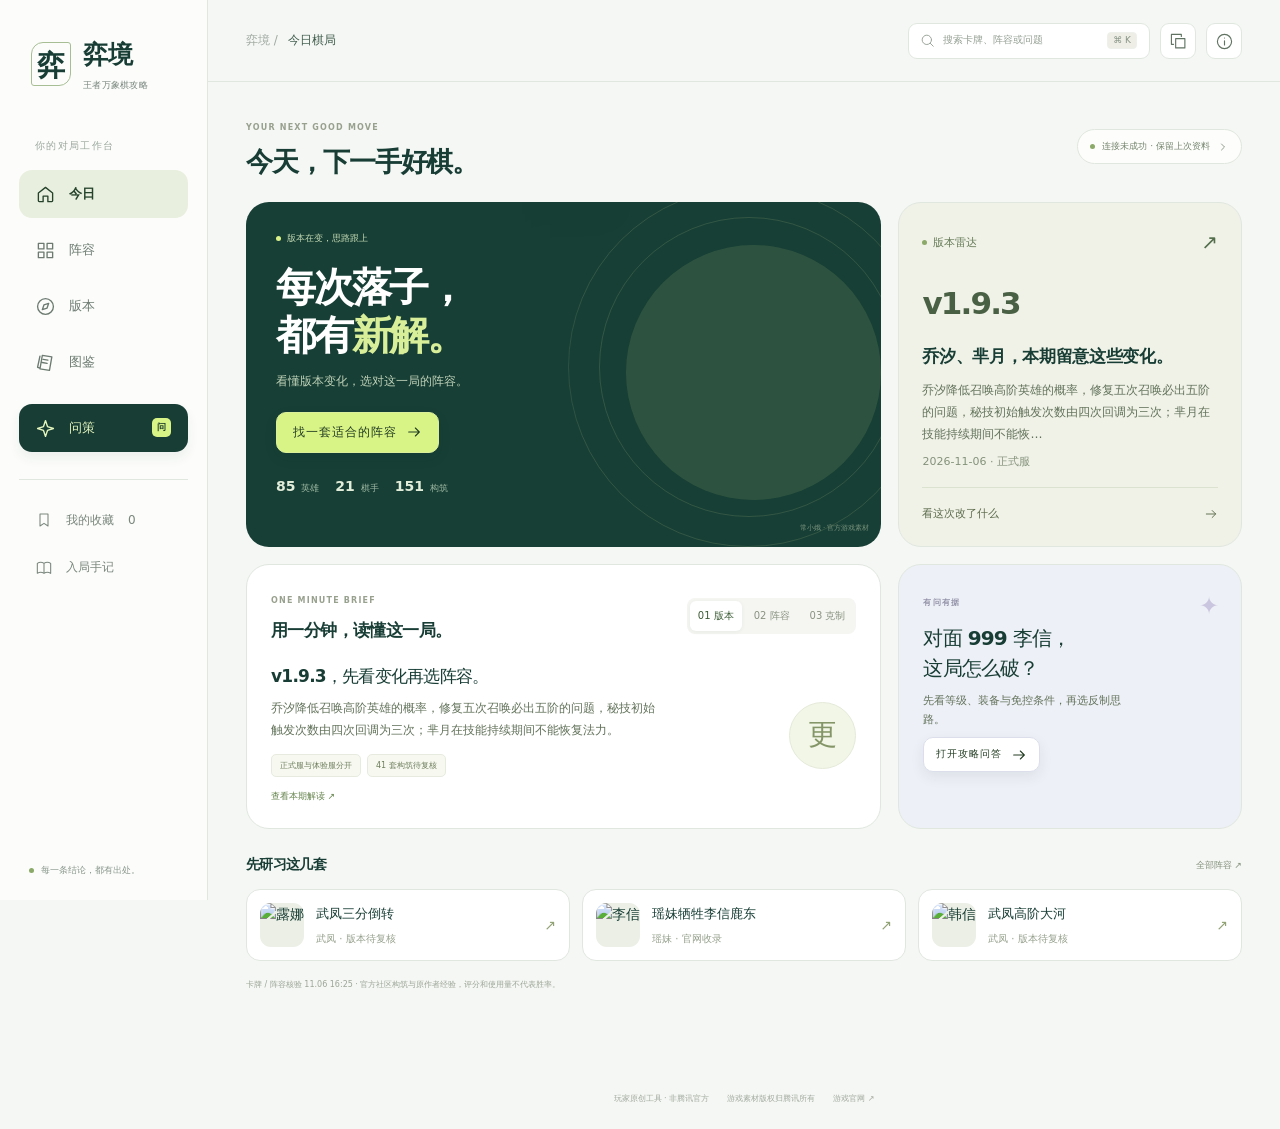
==== commit 1db41b0b: "Add five strategy picks and improve lineup detail cards" ====
--- a/index.html
+++ b/index.html
@@ -22,6 +22,7 @@
         <div class="library-scopes" role="group" aria-label="阵容库分类"><button class="active" data-library-scope="all">全部阵容 <span id="all-lineup-count">—</span></button><button data-library-scope="hot">网络热门 <span class="new-label">HOT</span></button><button data-library-scope="lords">棋手专属 <span>20</span></button><button data-library-scope="curated">初版精选 <span>06</span></button></div>
         <div class="lineup-search-row"><label class="lineup-search-field"><i data-icon="search"></i><input id="lineup-query" type="search" aria-label="搜索阵容" placeholder="搜索阵容、棋手、英雄、装备或关键词…" autocomplete="off"><kbd>多词空格分隔</kbd></label><select id="lineup-search-scope" aria-label="阵容搜索范围"><option value="all">综合搜索</option><option value="name">仅阵容名称</option><option value="players">仅棋手</option><option value="heroes">仅英雄</option><option value="build">装备 / 天赋</option></select><button class="reset-lineup-button" id="reset-lineups"><i data-icon="close"></i> 重置</button></div>
         <div class="lineup-selects"><label><span>选择棋手</span><select id="lineup-lord" aria-label="筛选棋手"><option value="all">全部棋手</option></select></label><label><span>选择体系</span><select id="lineup-system" aria-label="筛选阵容体系"><option value="all">全部体系</option></select></label><label><span>包含英雄</span><select id="lineup-hero" aria-label="筛选阵容英雄"><option value="all">全部英雄</option></select></label></div>
+        <section class="editor-picks" aria-labelledby="editor-picks-title"><div class="editor-picks-heading"><div><span class="eyebrow">EDITOR PICKS / 机制研习</span><h3 id="editor-picks-title">先看这五套，再决定怎么追牌</h3><p>这是按核心机制整理的研习顺序，不代表无条件胜率；进入详情可看阶段运营、配装和站位。</p></div></div><div class="editor-picks-grid"><button data-lineup="lixin"><b>01 · 瑶妹牺牲李信</b><span>单核成长 / 后期兑现</span><small>李信吃等级，明世隐与太乙真人延长输出；怕高质量切后排。</small></button><button data-lineup="river"><b>02 · 大河龙蛇</b><span>图腾联动 / 双核收束</span><small>前期稳血，中期搭图腾，后期用敖隐与东皇太一完成攻守双核。</small></button><button data-lineup="moon"><b>03 · 常小娥海陆空</b><span>等级转化 / 节奏平滑</span><small>围绕成长效果过渡，司空震负责兑现输出，适合来牌不稳定的局。</small></button><button data-lineup="thunder"><b>04 · 逐鹿雷霆战机</b><span>战术叠法 / 持续施法</span><small>嬴政依赖战术牌启动，前排聚敌，注意刺客和强开。</small></button><button data-lineup="reverse"><b>05 · 白歌三分倒转刺</b><span>登场整备 / 连锁循环</span><small>露娜、曹操、甄姬串联触发，操作要求高但上限清楚。</small></button></div></section>
         <div id="lord-directory-wrap" class="lord-directory-wrap" hidden><div class="lord-directory-title"><span>先选棋手，再研习专属思路</span><small>原作者推荐适配 · 部分构筑支持多棋手</small></div><div id="lord-directory" class="lord-directory" aria-label="棋手目录"></div></div>
         <div id="lord-profile" class="lord-profile" hidden></div>
         <div class="lineup-toolbar"><div class="filter-pills" id="lineup-filters" role="group" aria-label="阵容流派筛选"><button data-filter="all" class="active">全部打法</button><button data-filter="easy">新手友好</button><button data-filter="growth">稳健发育</button><button data-filter="combo">进阶连锁</button></div><label class="sort-label">排序 <select id="lineup-sort" aria-label="阵容排序"><option value="curated">推荐顺序</option><option value="popular">累计使用量</option><option value="rating">玩家评分</option></select><i data-icon="down"></i></label></div>
@@ -48,4 +49,5 @@
 <dialog id="detail-dialog" class="detail-dialog" aria-label="攻略与卡牌详情"><button class="dialog-close" id="close-detail" aria-label="关闭详情"><i data-icon="close"></i></button><div id="detail-content"></div></dialog>
 <dialog id="search-dialog" class="search-dialog" aria-label="全站搜索"><div class="global-search-head"><i data-icon="search"></i><input id="global-query" placeholder="搜阵容、卡牌，或问：999李信怎么打" aria-label="全站搜索"><button id="close-search" aria-label="关闭搜索">关闭</button></div><div class="global-type-filters" role="group" aria-label="全站搜索类型"><button data-global-type="all" class="active">全部</button><button data-global-type="answer">问答</button><button data-global-type="lineup">阵容</button><button data-global-type="lord">棋手</button><button data-global-type="heroes">英雄</button><button data-global-type="equipment">装备</button><button data-global-type="talents">天赋</button><button data-global-type="effects">效果牌</button></div><div id="global-results"><p>输入名称或问题，开始探索万象。</p></div></dialog>
 <dialog id="studio-dialog" class="studio-dialog" aria-label="攻略内容卡片制作"><button class="dialog-close" data-close-studio aria-label="关闭内容卡片">×</button><div id="studio-content"></div></dialog><div id="toast" role="status" aria-live="polite"></div>
-<script src="./library-ui.js" defer></script><script src="./guide-answers.js" defer></script><script src="./app.js" defer></script><script src="./product-shell.js" defer></script></body></html>+<script src="./library-ui.js" defer></script><script src="./guide-answers.js" defer></script><script src="./app.js" defer></script><script src="./product-shell.js" defer></script></body></html>
+
--- a/style.css
+++ b/style.css
@@ -30,4 +30,10 @@
 
 .share-link-button{display:grid;place-items:center;min-width:36px;min-height:36px;padding:6px;color:#819171;border:1px solid #dce4d1;border-radius:5px}.share-link-button svg{width:16px;height:16px}.share-link-button:hover{background:#e9efdc}html{-webkit-text-size-adjust:100%}button,a{touch-action:manipulation}
 @media(max-width:760px){.rail{height:calc(64px + env(safe-area-inset-bottom,0px));padding-bottom:env(safe-area-inset-bottom,0px);padding-left:max(8px,env(safe-area-inset-left,0px));padding-right:max(8px,env(safe-area-inset-right,0px))}.site-shell{padding-bottom:calc(64px + env(safe-area-inset-bottom,0px))}.rail-item.active:before{left:calc(50% - 10px)}.topbar{gap:8px}.share-link-button{min-width:40px;min-height:40px;border:0}.guide-question-input input,.lineup-search-field input,.card-search input,.global-search-head input,.lineup-search-row>select,.lineup-selects select,.archive-controls select,.sort-label select{font-size:16px}.guide-question-form>.button{font-size:13px;min-height:48px}.guide-question-input input{padding:14px 0}.lineup-selects{grid-template-columns:repeat(2,minmax(0,1fr))}.lineup-selects>label:first-child{grid-column:1/-1}.lineup-selects select{padding:5px 0}.lineup-search-row>select{max-width:190px;padding:8px 10px}.sort-label select{width:110px}.lineup-toolbar{flex-wrap:wrap}.archive-controls select{padding:10px;max-width:calc(50% - 4px)}.filter-pills button{min-height:36px;font-size:10px}.question-examples>button,.answer-followups>button{min-height:32px;font-size:10px}.global-type-filters button{min-height:32px;font-size:10px}.detail-dialog{max-height:92vh;max-height:92dvh}.search-dialog{max-height:85vh;max-height:85dvh}#global-results{max-height:65vh;max-height:65dvh}#toast{bottom:calc(83px + env(safe-area-inset-bottom,0px));white-space:normal;text-align:center}}
+/* 阵容卡片摘要：让手机端先看到运营重点 */
+.lineup-quick{display:grid;gap:8px;margin:14px 0;padding:12px 14px;border:1px solid rgba(49,83,72,.14);border-radius:12px;background:rgba(241,246,234,.72)}
+.lineup-quick div{display:grid;grid-template-columns:82px 1fr;gap:8px;align-items:start}
+.lineup-quick b{font-size:12px;color:#697765;letter-spacing:.04em}
+.lineup-quick span{font-size:12px;line-height:1.55;color:#315247}
+@media(max-width:600px){.lineup-quick{margin:11px 0;padding:10px}.lineup-quick div{grid-template-columns:70px 1fr}.lineup-quick span{font-size:11px}}
 
--- a/product-shell.css
+++ b/product-shell.css
@@ -17,4 +17,3 @@
 .product-app .detail-actions{bottom:0;padding:13px 0 10px;margin-bottom:0}.product-app .phase-desc,.product-app .detail-block p{font-size:13px}.product-app .detail-dialog .detail-actions .button{min-height:40px}.product-app .detail-inner{padding-bottom:20px}
 .product-app .version-card p,.product-app .brief-content p,.product-app .ask-shortcut p,.product-app .lineup-summary,.product-app .news-card p,.product-app .section-heading p,.product-app .ask-workbench>p{color:#62725a}.product-app .feature-cover p{color:#bfd1b8}
 @media(max-width:600px){.home-secondary{display:none}.version-card p{display:-webkit-box;-webkit-line-clamp:3;-webkit-box-orient:vertical;overflow:hidden}.welcome-row .micro-label{display:none}.welcome-row{margin-bottom:14px}.welcome-row h1{margin-top:0}.focus-stage .brief-content p{display:-webkit-box;-webkit-line-clamp:3;-webkit-box-orient:vertical;overflow:hidden}}
-
